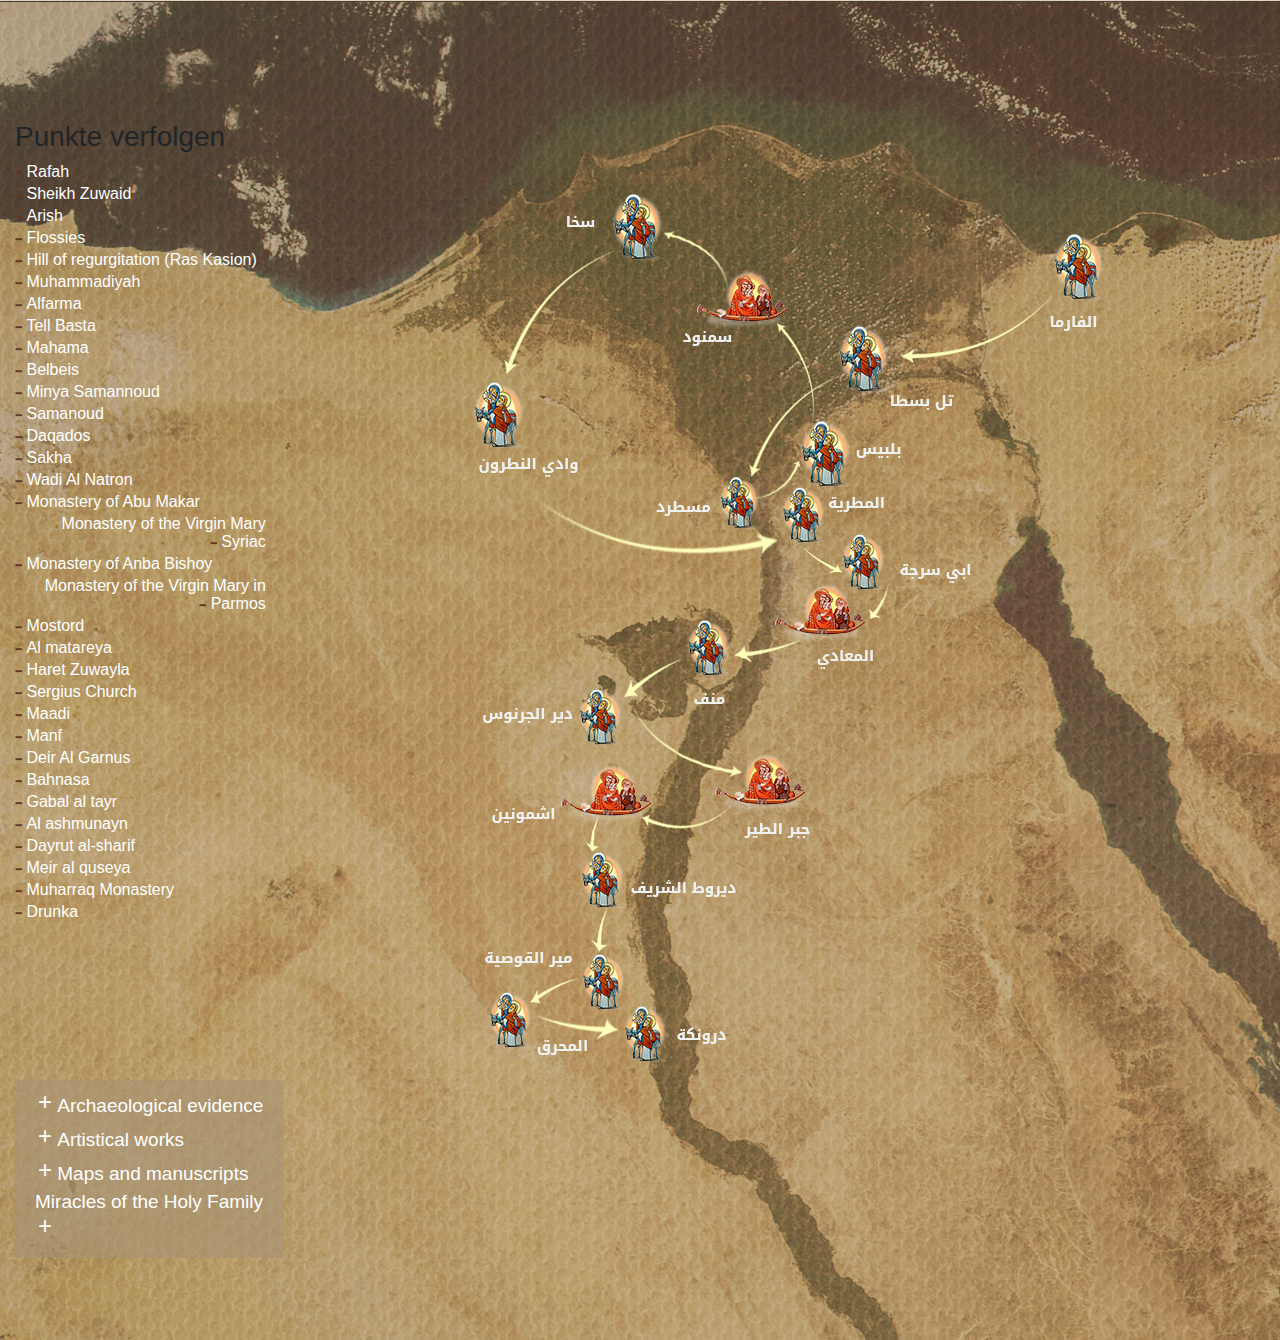
==== index-de.html @ dc3bf9fc "add languages" ====
<html>
  <head>
    <meta charset="utf-8" />
    <title>Die Heilige Familie in Ägypten</title>
    <meta content="width=device-width" name="viewport" />
    <meta
      name="viewport"
      content="width=device-width, initial-scale=1, user-scalable=no"
    />
    <meta
      http-equiv="Content-Security-Policy"
      content="upgrade-insecure-requests"
    />
    <link rel="stylesheet" href="style1.css">
    <link rel="stylesheet" href="style2.css">
    <link rel="stylesheet" href="style3.css">
    <link
      rel="icon"
      href="https://oldmap.blessedegypt.com/design2/images/iconpopimg.png"
      type="image/x-icon"
    />
    <link rel="preconnect" href="https://fonts.googleapis.com" />
    <link
      rel="stylesheet"
      href="https://stackpath.bootstrapcdn.com/bootstrap/4.3.1/css/bootstrap.min.css"
      integrity="sha384-ggOyR0iXCbMQv3Xipma34MD+dH/1fQ784/j6cY/iJTQUOhcWr7x9JvoRxT2MZw1T"
      crossorigin="anonymous"
    />
    <link
      rel="stylesheet"
      href="https://oldmap.blessedegypt.com/css/txx5.css"
    />
    <style>
      #second-screen {
        padding-top: 0 !important;
        background: none !important;
      }
      @media(max-height:720px){
        section#second-screen{
          height:720px;
        }
      }
      @media (min-width: 769px){
        section#second-screen {
            height:100vh!important;
           
        }
      }
      @media (max-height: 860px){
        section#second-screen {
            height:100vh!important;
            
        }
      }
      @media(min-width:1030px) and (max-height:1300px){
        section#second-screen{
          height:1340px !important;
        
        }
      }
      #second-screen .time-line {
        position: absolute;
        top: 120px;
        left: 15px;
      }
    </style>
    <style>
      *{
        font-family: 'Poppins', sans-serif !important;
      }
      .city a {
        color: #fff !important;
      }
      tr{
        flex-direction: row;
      }
      td.city{
        direction: rtl;
      }
      .layers h4{
        direction: rtl;
      }
      div#accordion, .time-line .time, h4.return{
        text-align: left!important;
      }
    </style>
  </head>
  <body>
    <section id="second-screen" style="height: 819px; padding-top: 50px">
      <div>
        <div>
          <div class="time-line " style="text-align: left;">
            <div class="time" >
              <h3>Punkte verfolgen</h3>
              <table>
                <tbody>
                  <tr>
                    <td class="sep"></td>
                    <td>4 AC</td>
                    <td class="city">
                      <a href="javascript:void(0);" onclick="showMap('رفح',3)"
                        >Rafah</a
                      >
                    </td>
                  </tr>
                  <tr>
                    <td class="sep"></td>
                    <td>4 AC</td>
                    <td class="city">
                      <a
                        href="javascript:void(0);"
                        onclick="showMap('الشيخ زويد',10)"
                        >Sheikh Zuwaid</a
                      >
                    </td>
                  </tr>
                  <tr>
                    <td class="sep"></td>
                    <td>4 AC</td>
                    <td class="city">
                      <a
                        href="javascript:void(0);"
                        onclick="showMap('العريش',1)"
                        >Arish</a
                      >
                    </td>
                  </tr>
                  <tr>
                    <td class="sep"></td>
                    <td>4 AC</td>
                    <td class="city">
                      <a
                        href="javascript:void(0);"
                        onclick="showMap('الفلوسيات',11)"
                        >Flossies</a
                      >
                    </td>
                  </tr>
                  <tr>
                    <td class="sep"></td>
                    <td>4 AC</td>
                    <td class="city">
                      <a
                        href="javascript:void(0);"
                        onclick="showMap('تل القلس (رأس كاسيون)',27)"
                        >Hill of regurgitation (Ras Kasion)</a
                      >
                    </td>
                  </tr>
                  <tr>
                    <td class="sep"></td>
                    <td>4 AC</td>
                    <td class="city">
                      <a
                        href="javascript:void(0);"
                        onclick="showMap('المحمدية',28)"
                        >Muhammadiyah</a
                      >
                    </td>
                  </tr>
                  <tr>
                    <td class="sep"></td>
                    <td>4 AC</td>
                    <td class="city">
                      <a
                        href="javascript:void(0);"
                        onclick="showMap('الفرما',29)"
                        >Alfarma</a
                      >
                    </td>
                  </tr>
                  <tr>
                    <td class="sep"></td>
                    <td>4 AC</td>
                    <td class="city">
                      <a
                        href="javascript:void(0);"
                        onclick="showMap('تل بسطا',30)"
                        >Tell Basta
                        </a
                      >
                    </td>
                  </tr>
                  <tr>
                    <td class="sep"></td>
                    <td>4 AC</td>
                    <td class="city">
                      <a
                        href="javascript:void(0);"
                        onclick="showMap('المحمة',31)"
                        >Mahama</a
                      >
                    </td>
                  </tr>
                  <tr>
                    <td class="sep"></td>
                    <td>4 AC</td>
                    <td class="city">
                      <a href="javascript:void(0);" onclick="showMap('بلبيس',5)"
                        >Belbeis
                        </a
                      >
                    </td>
                  </tr>
                  <tr>
                    <td class="sep"></td>
                    <td>4 AC</td>
                    <td class="city">
                      <a
                        href="javascript:void(0);"
                        onclick="showMap('منية سمنود',33)"
                        >Minya Samannoud</a
                      >
                    </td>
                  </tr>
                  <tr>
                    <td class="sep"></td>
                    <td>4 AC</td>
                    <td class="city">
                      <a href="javascript:void(0);" onclick="showMap('سمنود',9)"
                        >Samanoud
                        </a
                      >
                    </td>
                  </tr>
                  <tr>
                    <td class="sep"></td>
                    <td>4 AC</td>
                    <td class="city">
                      <a
                        href="javascript:void(0);"
                        onclick="showMap('دقادوس',34)"
                        >Daqados
                        </a
                      >
                    </td>
                  </tr>
                  <tr>
                    <td class="sep"></td>
                    <td>4 AC</td>
                    <td class="city">
                      <a href="javascript:void(0);" onclick="showMap('سخا',8)"
                        >Sakha 
                        </a
                      >
                    </td>
                  </tr>
                  <tr>
                    <td class="sep"></td>
                    <td>4 AC</td>
                    <td class="city">
                      <a
                        href="javascript:void(0);"
                        onclick="showMap('وادي النطرون',35)"
                        >Wadi Al Natron
                        </a
                      >
                    </td>
                  </tr>
                  <tr>
                    <td class="sep"></td>
                    <td>4 AC</td>
                    <td class="city">
                      <a
                        href="javascript:void(0);"
                        onclick="showMap('دير أبو مقار',36)"
                        >Monastery of Abu Makar</a
                      >
                    </td>
                  </tr>
                  <tr>
                    <td class="sep"></td>
                    <td>4 AC</td>
                    <td class="city">
                      <a
                        href="javascript:void(0);"
                        onclick="showMap('دير السيدة العذراء السريان',37)"
                        >Monastery of the Virgin Mary Syriac</a
                      >
                    </td>
                  </tr>
                  <tr>
                    <td class="sep"></td>
                    <td>4 AC</td>
                    <td class="city">
                      <a
                        href="javascript:void(0);"
                        onclick="showMap('دير الأنبا بيشوي',41)"
                        >Monastery of Anba Bishoy</a
                      >
                    </td>
                  </tr>
                  <tr>
                    <td class="sep"></td>
                    <td>4 AC</td>
                    <td class="city">
                      <a
                        href="javascript:void(0);"
                        onclick="showMap('دير السيدة العذراء برموس',42)"
                        >Monastery of the Virgin Mary in Parmos</a
                      >
                    </td>
                  </tr>
                  <tr>
                    <td class="sep"></td>
                    <td>4 AC</td>
                    <td class="city">
                      <a
                        href="javascript:void(0);"
                        onclick="showMap('مسطرد',55)"
                        >Mostord 
                        </a
                      >
                    </td>
                  </tr>
                  <tr>
                    <td class="sep"></td>
                    <td>4 AC</td>
                    <td class="city">
                      <a
                        href="javascript:void(0);"
                        onclick="showMap('المطرية',43)"
                        >Al matareya 
                        </a
                      >
                    </td>
                  </tr>
                  <tr>
                    <td class="sep"></td>
                    <td>4 AC</td>
                    <td class="city">
                      <a
                        href="javascript:void(0);"
                        onclick="showMap('حارة زويلة',56)"
                        >Haret Zuwayla
                        </a
                      >
                    </td>
                  </tr>
                  <tr>
                    <td class="sep"></td>
                    <td>4 AC</td>
                    <td class="city">
                      <a
                        href="javascript:void(0);"
                        onclick="showMap('كنيسة أبي سرجة',44)"
                        >Sergius Church 
                        </a
                      >
                    </td>
                  </tr>
                  <tr>
                    <td class="sep"></td>
                    <td>4 AC</td>
                    <td class="city">
                      <a
                        href="javascript:void(0);"
                        onclick="showMap('كنيسة العذراء بالمعادي',45)"
                        >Maadi 
                        </a
                      >
                    </td>
                  </tr>
                  <tr>
                    <td class="sep"></td>
                    <td>4 AC</td>
                    <td class="city">
                      <a href="javascript:void(0);" onclick="showMap('منف',46)"
                        >Manf
                        </a
                      >
                    </td>
                  </tr>
                  <tr>
                    <td class="sep"></td>
                    <td>4 AC</td>
                    <td class="city">
                      <a
                        href="javascript:void(0);"
                        onclick="showMap('دير الجرنوس',48)"
                        >Deir Al Garnus 
                        </a
                      >
                    </td>
                  </tr>
                  <tr>
                    <td class="sep"></td>
                    <td>4 AC</td>
                    <td class="city">
                      <a
                        href="javascript:void(0);"
                        onclick="showMap('البهنسا',47)"
                        >Bahnasa
                        </a
                      >
                    </td>
                  </tr>
                  <tr>
                    <td class="sep"></td>
                    <td>4 AC</td>
                    <td class="city">
                      <a
                        href="javascript:void(0);"
                        onclick="showMap('دير جبل الطير',49)"
                        >Gabal al tayr 
                        </a
                      >
                    </td>
                  </tr>
                  <tr>
                    <td class="sep"></td>
                    <td>4 AC</td>
                    <td class="city">
                      <a
                        href="javascript:void(0);"
                        onclick="showMap('الأشمونين',50)"
                        >Al ashmunayn 
                        </a
                      >
                    </td>
                  </tr>
                  <tr>
                    <td class="sep"></td>
                    <td>4 AC</td>
                    <td class="city">
                      <a
                        href="javascript:void(0);"
                        onclick="showMap('ديروط الشريف',51)"
                        >Dayrut al-sharif 
                        </a
                      >
                    </td>
                  </tr>
                  <tr>
                    <td class="sep"></td>
                    <td>4 AC</td>
                    <td class="city">
                      <a
                        href="javascript:void(0);"
                        onclick="showMap('مير القوصية',52)"
                        >Meir al quseya 
                        </a
                      >
                    </td>
                  </tr>
                  <tr>
                    <td class="sep"></td>
                    <td>4 AC</td>
                    <td class="city">
                      <a
                        href="javascript:void(0);"
                        onclick="showMap('دير المحرق',7)"
                        >Muharraq Monastery 
                        </a
                      >
                    </td>
                  </tr>
                  <tr>
                    <td class="sep"></td>
                    <td>4 AC</td>
                    <td class="city">
                      <a
                        href="javascript:void(0);"
                        onclick="showMap('دير درنكة',12)"
                        >Drunka
                        </a
                      >
                    </td>
                  </tr>
                </tbody>
              </table>
            </div>
            <div class="separator"></div>
            <div class="layers">

              <div
                class="panel-group"
                id="accordion"
                role="tablist"
                aria-multiselectable="true"
              >
                <div class="panel panel-default">
                  <div class="panel-heading" role="tab" id="headingOne1">
                    <h4 class="panel-title">
                      <a
                        role="button"
                        data-toggle="collapse"
                        data-parent="#accordion"
                        href="#collapseOne1"
                        aria-expanded="true"
                        aria-controls="collapseOne1"
                      >
                        Archaeological evidence
                      </a>
                    </h4>
                  </div>
          
                </div>
                <div class="panel panel-default">
                  <div class="panel-heading" role="tab" id="headingOne2">
                    <h4 class="panel-title">
                      <a
                        role="button"
                        data-toggle="collapse"
                        data-parent="#accordion"
                        href="#collapseOne2"
                        aria-expanded="true"
                        aria-controls="collapseOne2"
                      >
                      Artistical works                      
                    </a>
                    </h4>
                  </div>
                  
                </div>
                <div class="panel panel-default">
                  <div class="panel-heading" role="tab" id="headingOne3">
                    <h4 class="panel-title">
                      <a
                        role="button"
                        data-toggle="collapse"
                        data-parent="#accordion"
                        href="#collapseOne3"
                        aria-expanded="true"
                        aria-controls="collapseOne3"
                      >
                      Maps and manuscripts              
                    </a>
                    </h4>
                  </div>
                </div>
                <div class="panel panel-default">
                  <div class="panel-heading" role="tab" id="headingOne4">
                    <h4 class="panel-title">
                      <a
                        href="https://oldmap.blessedegypt.com/ar/category/holy-family-miracles"
                      >
                        Miracles of the Holy Family              
                      </a>
                    </h4>
                  </div>
                  
                </div>
              </div>
            </div>
          </div>
          <!--    Start Map -->
          <div class="map-overflow" style="direction: ltr">
            <div class="map-cont" >
              <img
                class="map"
                src="map2.jpg"
                alt="map"
              />

              <div class="layers">
                <img
                  class="arrows-layer"
                  src="arrows2.png"
                />

                <img
                  class="points-layer"
                  src="points2.png"
                />

                <img
                  class="names-layer"
                  src="names2.png"
                />

                <a
                  onclick="showMap('الفرما',29)"
                  class="alink"
                  style="top: 25px;
                  right: 60px;"
                  title="الفرما"
                ></a>
                <a
                onclick="showMap('الفرما',29)"
                style=" 
                position: absolute;
                display: block;
                cursor: pointer;
                width: 60px;
                height: 25px;
                top: 115px;
                right: 90px;"
              ></a>

                <a
                  onclick="showMap('تل بسطا',30)"
                  class="alink"
                  style="top: 120px;right: 275px;"
                  title="تل بسطا"
                ></a>
                <a 
                onclick="showMap('تل بسطا',30)" 
                style="
                 position: absolute;
                  display: block;
                  cursor: pointer;
                  width: 65px;
                  height: 25px;
                  top: 195px;
                  right: 245px;"></a>
    
                <a
                  onclick="showMap('بلبيس',5)"
                  class="alink"
                  style="top: 205px;
                  right: 310px;"
                  title="بلبيس"
                ></a>
                <div class="viewIconImg"></div>

                <a
                  onclick="showMap('سمنود',9)"
                  class="alink"
                  style="
                  top: 60px;
                  right: 387px;"
                  title="سمنود"
                ></a>
                <a
                  onclick="showMap('سمنود',9)"
                  style="
                  position: absolute;
                  display: block;
                  cursor: pointer;
                  width: 65px;
                  height: 25px;
                  top: 130px;
                  left: 200px;
                  "
                ></a>
                
                <a
                  onclick="showMap('سخا',8)"
                  class="alink"
                  style="top: -15px; left: 123px;"
                  title="سخا"
                ></a>
                <a
                  onclick="showMap('سخا',8)"
                  style=" 
                  position: absolute;
                  display: block;
                  cursor: pointer;
                  width: 60px;
                  height: 25px;
                  top: 15px;
                  left: 79px;"
                ></a>
               

                <a
                  onclick="showMap('وادي النطرون',35)"
                  class="alink"
                  style="
                  top: 170px;
                  left: -15px;
                  "
                  title="وادي النطرون"
                ></a>
                <a
                  onclick="showMap('وادي النطرون',35)"
                  style="
                    position: absolute;
                    display: block;
                    cursor: pointer;
                    width: 100px;
                    height: 25px;
                    top: 258px;
                    left: 7px;
                    "
                ></a>
                

                <a
                  onclick="showMap('مسطرد',55)"
                  class="alink"
                  style="top: 275px; right: 420px; width: 70px; height: 70px"
                  title="مسطرد"
                ></a>
                <a
                  onclick="showMap('مسطرد',55)"
                  class=""
                  style=" 
                  position: absolute;
                  display: block;
                  cursor: pointer;
                  top: 303px;
                  right: 480px;
                  width: 70px;
                  height: 25px;"
                ></a>
                

                <a
                  onclick="showMap('المطرية',43)"
                  class="alink"
                  style="top: 285px;right: 355px; width: 70px; height: 70px"
                  title="المطرية"
                ></a>
                <a
                  onclick="showMap('المطرية',43)"

                  style="
                  position: absolute;
                  display: block;
                  cursor: pointer;
                  width: 70px;
                  height: 25px;
                  top: 295px;
                  right: 310px;
                  "
                ></a>
               

                <a
                  onclick="showMap('ابي سرجة',43)"
                  class="alink"
                  style="top: 335px;right: 295px; width: 70px; height: 70px"
                  title="ابي سرجة"
                ></a>
                <a
                  onclick="showMap('ابي سرجة',43)"
                  style="
                  position: absolute;
                  display: block;
                  cursor: pointer;
                  width: 75px;
                  height: 25px;
                  top: 365px;
                  right: 225px;
                  "
                ></a>
                

                <a
                  onclick="showMap('كنيسة العذراء بالمعادي',45)"
                  class="alink"
                  style="top: 385px; right: 315px; width: 90px; height: 90px"
                  title="كنيسة العذراء بالمعادي"
                ></a>
                

                <a
                  onclick="showMap('منف',46)"
                  class="alink"
                  style="top: 410px;left: 195px; width: 90px; height: 90px"
                  title="manf "
                ></a>
                

                <a
                  onclick="showMap('دير الجرنوس',48)"
                  class="alink"
                  style="top: 480px; left: 90px; width: 90px; height: 90px"
                  title="دير الجرنوس"
                ></a>
                <a
                  onclick="showMap('دير الجرنوس',48)"
                  style="
                  position: absolute;
                  display: block;
                  cursor: pointer;
                  width: 90px;
                  height: 25px;
                  top: 510px;
                  left: 10px;"

                ></a>
               

                <a
                  onclick="showMap('دير جبل الطير',49)"
                  class="alink"
                  style="top: 555px; left: 255px; width: 90px; height: 90px"
                  title="دير جبل الطير"
                ></a>
               
                <a
                  onclick="showMap('الأشمونين',50)"
                  class="alink"
                  style="top: 572px; left: 110px; width: 70px; height: 70px"
                  title="الأشمونين"
                ></a>
                <a
                  onclick="showMap('الأشمونين',50)"
                  style="
                  position: absolute;
                  display: block;
                  cursor: pointer;
                  width: 90px;
                  height: 25px;
                  top: 605px;
                  left: 10px;"

                ></a>
               

                <a
                  onclick="showMap('ديروط الشريف',51)"
                  class="alink"
                  style="bottom: 140px; left: 95px; width: 80px; height: 80px"
                  title="ديروط الشريف"
                ></a>
                <a
                  onclick="showMap('ديروط الشريف',51)"

                  style="
                  position: absolute;
                  display: block;
                  cursor: pointer;
                  width: 105px;
                  height: 25px;
                  bottom: 160px;
                  left: 160px; "
                ></a>


                <a
                  onclick="showMap('مير القوصية',52)"
                  class="alink"
                  style="bottom: 40px; left: 95px; width: 80px; height: 80px"
                  title="مير القوصية"
                ></a>
                <a
                  onclick="showMap('مير القوصية',52)"
                  style="position: absolute;
                  display: block;
                  cursor: pointer;
                  width: 90px;
                  height: 25px;
                  bottom: 90px;
                  left: 10px; "
                ></a>
      

                <a
                  onclick="showMap('دير المحرق',7)"
                  class="alink"
                  style="bottom: 5px; left: 5px; width: 80px; height: 80px"
                  title="دير المحرق"
                ></a>
                <a
                  onclick="showMap('دير المحرق',7)"
                  style="position: absolute;
                  display: block;
                  cursor: pointer;
                  width: 90px;
                  height: 25px;
                  bottom: 0px;
                  left: 50px;"
                ></a>
                

                <a
                  onclick="showMap('دير درنكة',12)"
                  class="alink"
                  style="bottom: -5px; left: 140px; width: 70px; height: 70px"
                  title="dronka"
                ></a>
                <a
                  onclick="showMap('دير درنكة',12)"
                  style="position: absolute;
                  display: block;
                  cursor: pointer;
                  width: 70px;
                  height: 25px;
                  bottom: 15px;
                  left: 195px;
                  "
                ></a>
               
              </div>
            </div>
          </div>
          <!--    End Map -->
        </div>
      </div>
    </section>
  </body>
</html>
---- style1.css ----
nav {
    direction: rtl;
  }

  div#popup,
  .popup-image,
  .popup-embed,
  .popup-video {
    z-index: 9 !important;
  }

  @media (max-width: 500px) {
    .gm-style .gm-style-iw-c {
      height: 154px;
      padding-top: 50px !important;
    }

    button.gm-ui-hover-effect {
      background-color: #fff !important;
      width: 35px !important;
      padding-top: 0px !important;
      text-align: center;
      position: relative;
      left: 120px;
      top: 5px !important;
      padding-left: 3px !important;
    }

    .icon-features div img {
      width: 45px !important;
    }

    .icon-features .loctext {
      right: 108px;
      position: absolute;
    }

    .icon-features .locrotate {
      position: absolute;
      top: 13px;
      right: 64px;
    }

    .icon-features .locvideo {
      position: absolute;
      right: 44px;
      top: 53px;
    }

    .icon-features .loctitle {
      position: absolute;
      right: 86px;
      top: 60px;
    }
  }

  @media (max-width: 768px) {
    .gmnoprint {
      top: 32px !important;
      bottom: auto !important;
    }

    .gm-svpc {
      display: none;
    }
  }

  @media (min-width: 769px) {
    /*
.gmnoprint {
left: auto!important;
right: 0px!important;
top: 153px!important;
bottom: auto!important;
}*/
    .gmnoprint {
      top: 55px !important;
      bottom: auto !important;
    }

    .gm-svpc {
      display: none;
    }

    .navbar-brand img {
      height: 65px !important;
      width: auto !important;
    }

    a.navbar-brandx p {
      font-size: 21px;
      text-align: center;
      line-height: 25px;
    }

    #mapcontainer #map-timline2 {
      position: absolute;
      top: 135px !important;
    }

    img.footerim1.animate__animated.animate__pulse.animate__infinite:hover,
    a.navbar-brandx img:hover {
      background-image: url(https://blessedegypt.com/map/images/g00.png);
    }
  }

  img.footerim1.animate__animated.animate__pulse.animate__infinite {
    background-position: -7px -7px;
    background-repeat: no-repeat;
    background-size: contain;
    transition: 0.3s !important;
  }

  .popup-text .carousel-item h3,
  .popup-text .carousel-item.active h3 {
    text-align: center;
    color: #492b1c;
    font-family: "Tajawal";
    font-weight: 900;
  }

  a.navbar-brandx img {
    background-position: -4px -3px;
    background-repeat: no-repeat;
    background-size: contain;
    transition: 0.3s !important;
  }

  /*
.map-locations .animate-img img:hover {
    background-image: url(https://blessedegypt.com/map/images/g00.png);
    /* background-color: #cccccc;
    height: auto;
    background-position: 0px 0px;
    background-repeat: no-repeat;
    background-size: cover;
    position: relative;
    padding: 0px;
}*/

  .gmnoprint.gm-style-cc {
    display: none;
  }

  .gmnoprint .gm-style-cc {
    display: none;
  }

  .loctitle p {
    font-size: 30px !important;
    font-weight: 900;
    color: #e9a954;
    font-family: "Cinzel";
  }

  .icon-features .loctitle {
    position: absolute;
    top: 70px;
    /* BACKGROUND-COLOR: RED; */
    width: 51%;
    left: 80px;
    right: 71px;
  }

  .loctitle p {
    font-size: 20px !important;
    font-weight: 900;
    color: #e9a954;
    font-family: "Cinzel";
    text-align: CENTER;
    text-shadow: 2px 2px #59311f;
  }

  span.closex {
    color: #5b3522;

    background-color: #ffffff;
  }

  @media (min-width: 768px) {
    .navbar-brand {
      display: inline-block;
      padding-top: 0px;
      padding-bottom: 0px;
    }

    .navbar-brand img {
      height: 86px !important;
    }

    a.navbar-brandx p {
      padding-top: 20px;
    }

    .icon-features .locimage {
      right: 152px;
      top: 21px;
    }
    .icon-features .loctext {
      right: 110px;
      top: 21px;
    }

    .icon-features .locrotate {
      top: 21px;
      right: 67px;
    }

    .icon-features .locvideo {
      right: 24px;
      top: 21px;
    }
    .loctitle p {
      font-size: 26px !important;
      font-weight: 900;
      color: #e9a954;
      font-family: "Cinzel";
      text-align: CENTER;
      text-shadow: 2px 2px #59311f;
      letter-spacing: 3px;
    }

    .icon-features .loctitle {
      top: 70px;
      width: 51%;
      left: 102px;
      right: 79px;
    }

    div#popup {
      left: 42%;
      top: 30%;
      width: 777px !important;
      height: 500px;
    }

    .popup-text {
      overflow-y: auto;
      height: 314px;
      padding: 0 20px;
    }

    .popup-video,
    .popup-embed,
    .popup-image {
      padding: 103px 90px 0px 102px;
      height: 639px;
    }
  }

  .icon-features .locimage {
    right: 152px;
    top: 21px;
  }
  .icon-features .loctext {
    right: 110px;
    top: 21px;
  }

  .icon-features .locrotate {
    top: 21px;
    right: 67px;
  }

  .icon-features .locvideo {
    right: 24px;
    top: 21px;
  }
  .loctitle p {
    font-size: 26px !important;
    font-weight: 900;
    color: #e9a954;
    font-family: "Cinzel";
    text-align: CENTER;
    text-shadow: 2px 2px #59311f;
    letter-spacing: 3px;
  }

  .icon-features .loctitle {
    top: 70px;
    width: 51%;
    left: 102px;
    right: 79px;
  }

  .layers ul {
    padding: 0px;
    display: grid;
  }

  .layers h4 {
    margin: 0;
  }

  .panel-body li a,
  h4.panel-title {
    font-family: "Raleway";
  }

  h4.panel-title {
    margin-bottom: 5px;
  }

  div#map-timline2 h4.panel-title {
    margin-bottom: 0px;
  }

  @media (max-width: 768px) {
    .icon-features .loctitle {
      position: absolute;
      top: 70px;
      width: 47%;
      left: 65px;
      right: 71px;
    }

    div#carousel-example2 {
      height: 306px;
    }
  }

  div#carousel-example2,
  iframe#embed {
    border: 3px solid #8d6e63;
    padding: 0px;
  }

  a.carousel-control-next-icon {
    justify-content: end;
  }

  a.carousel-control-prev {
    justify-content: start;
  }

  .carousel-indicators {
    position: absolute;
    right: 0;
    bottom: -8px;
    left: 0;
    z-index: 15;
    display: -ms-flexbox;
    display: flex;
    -ms-flex-pack: center;
    justify-content: right;
    padding-left: 0;
    margin-right: 76px;
    margin-left: 15%;
    list-style: none;
  }

  .carousel-indicators li {
    width: 13px;
    height: 13px;
    border-radius: 50%;
    background-color: #8d6e63;
  }

  a.carousel-control-next {
    justify-content: end !important;
  }

  div#map-timline2 .separator {
    width: 70%;
    height: 2px;
    margin-top: 20px;
    background-color: #4f2514;
    margin-bottom: 0px;
  }

  .locimage .active-img,
  .icon-features .locimage img:hover {
    background-image: url(https://blessedegypt.com/map/images/hover.png?ixlib=rb-1.2.1&ixid=eyJhcHBfaWQiOjEyMDd9&auto=format&fit=crop&w=500&q=60) !important;
    background-position: center center;
    background-repeat: no-repeat;
    background-size: cover;
    position: relative;
    width: 62px !important;
    padding: 8px 3px 0 2px !important;
    height: auto !important;
    width: 50px !important;
    right: -4px !important;
    top: -3px;
  }

  .loctext .active-text,
  .icon-features .loctext img:hover {
    padding: 7px 5px 0 3px !important;
    height: auto !important;
    width: 50px !important;

    left: 1px !important;
    top: -4px !important;
  }

  .locrotate .active-img,
  .icon-features .locrotate img:hover {
    padding: 9px 5px 2px 3px !important;
    height: auto !important;
    width: 50px !important;
    right: -2px;
    top: -6px;
  }

  .locvideo .active-img,
  .icon-features .locvideo img:hover {
    padding: 8px 3px 0px 1px !important;
    height: auto !important;
    width: 50px !important;
    right: -2px !important;
    top: -5px;
  }

  div#popup p {
    text-align: left !important;
  }

  .carousel-indicators {
    justify-content: left;
    padding-left: 0;
    margin-right: 0px;
    margin-left: 28px;
  }

  @media (max-width: 768px) {
    .icon-features .loctitle {
      position: absolute;
      top: 66px;
      width: 47%;
      left: 84px;
      right: 71px;
    }

    .loctitle p {
      font-size: 19px !important;
      letter-spacing: 1px;
    }
    .icon-features .loctext {
      right: 116px;
    }

    .icon-features .locrotate {
      right: 79px;
    }
    .icon-features .locvideo {
      right: 44px;
    }

    .icon-features {
      height: 150px !important;
    }

    .loctitle p {
      font-size: 19px !important;
      letter-spacing: 1px;

      padding-bottom: 0px;
      margin-bottom: 0px;
      line-height: 20px;
    }

    .popup-text {
      overflow-y: auto;
      height: 500px;
      padding: 0px 0px;
    }

    div#popup {
      padding: 66px 14px;
    }

    .emb-title,
    .vid-title,
    .vid-text {
      padding-top: 20px;
    }
  }

  @media (max-width: 769px) and (max-height: 1366px) {
    div#popup {
      padding: 86px 14px 59px;
    }
  }

  .carousel.slide.slider-text .carousel-indicators li {
    text-align: center;
    width: auto;
  }

  ol.carousel-indicators {
    direction: ltr !important;
  }

  div#map.opened-text {
    height: 1500px !important;
  }

  td.city {
    padding-left: 18px;
  }

  div#popup {
    position: relative;
  }

  span.closex {
    height: 25px;
  }

  .popup-text pre {
    white-space: pre-wrap !important;
    font-weight: 600;
    line-height: 1.5;
    font-family: tajawal;
    color: #562e1c;
  }

  .popup-text {
    width: 100%;
  }

  .loctitle p {
    font-size: 17px !important;

    letter-spacing: 0px;
  }

  .nav-item.language-ar img {
    height: 13px;
    margin-left: 5px;
    margin-top: -5px;
    width: auto;
  }

  @media (min-width: 768px) {
    li.nav-item {
      margin-left: 12px;
    }
    .navbar-brand img {
      height: 86px !important;
      width: auto !important;
    }
  }

  @font-face {
    font-family: "GE Dinar One";
    src: url("fonts/GEDinarOne-Medium.woff2")
        format("woff2"),
      url("fonts/GEDinarOne-Medium.woff2")
        format("woff");
    font-weight: 500;
    font-style: normal;
    font-display: swap;
  }
  li.nav-item.language-ar a.nav-link {
    font-family: "GE Dinar One" !important;
    font-size: 17px;
    letter-spacing: 0;
  }

  ::-webkit-scrollbar {
    width: 10px;
  }

  ::-webkit-scrollbar-thumb {
    background: #544435;
  }

  ::-webkit-scrollbar-track {
    background: #d4c6b8;
  }

  div#accordion,
  .time-line .time,
  h4.return {
    text-align: right !important;
  }

  tr {
    display: flex;
    flex-direction: row-reverse;
  }

  td.city {
    padding-right: 18px;
    padding-left: 0px;
  }

  
  .carousel-item.acive {
    text-align: right;
  }

  .popup-text pre {
    overflow: hidden;
  }

  .popup-embed,
  .popup-image {
    text-align: center;
  }

  @media (min-width: 768px) {
    iframe#embed {
      width: 85%;
    }
  }

  .carousel-indicators {
    justify-content: center;
  }

  .carousel.slide.slider-text .carousel-indicators li {
    text-align: center;
    width: 17px !important;
    height: 0px;
    background: #4f2514;
    border-radius: 50% !important;
  }

  div#popup p {
    text-align: right !important;
    font-family: "GE Dinar One";
  }

  .at-expanding-share-button-toggle-bg span {
    background-color: #4f2514 !important;
  }

  .at-expanding-share-button[data-position="bottom-right"] {
    bottom: 50px;
    left: 50px;
    right: auto;
  }

  @media (max-width: 768px) {
    .at-expanding-share-button[data-position="bottom-right"] {
      left: 5px;
      right: auto;
      bottom: 20px;
    }
  }

  #wowslider-container1 {
    max-height: 390px !important;
  }

  #wowslider-container1 .ws_images > div > img {
    max-height: 384px;
  }

  #wowslider-container1 .ws_images,
  #wowslider-container1 .ws_images .ws_list img,
  #wowslider-container1 .ws_images > div > img {
    max-height: 384px !important;
  }

  @media (max-width: 600px) {
    #wowslider-container1.ws_gestures {
      left: 0px;
      width: 70%;
      margin: auto;
    }
    .navbar-expand-lg .navbar-nav .nav-link {
      letter-spacing: 0;
      text-align: right;
    }
  }

  .time-line .separator {
    width: 100%;
  }

  table {
    width: 100%;
  }

  button.viewMore {
    background-color: transparent;
    border: none;
    float: left;
    color: #fff !important;
    margin-left: 9px;
  }
  button.viewMore a {
    color: #544435 !important;
    font-weight: 700;
    text-decoration: none !important;
    font-family: "GE Dinar One" !important;
  }

  .carousel.slide.slider-text .carousel-indicators li {
    width: 16px !important;
    height: 16px !important;

    box-sizing: border-box;
  }

  .loctitle p {
    font-family: "GE Dinar One";
  }

  .time-line .layers {
    width: 100%;
    background-color: #a7927599;
    padding: 10px 4px 10px 20px;
    margin-top: 20px;
  }

  div#map-timline2 .separator {
    width: 70%;
    margin-top: 20px;
    margin-bottom: 0px;
    float: right;
  }

  section#mapcontainer #map-timline2 {
    width: 238px;
  }
  
  @media (min-width: 769px) {
    section#second-screen .container {
      padding-top: 75px;
    }

    iframe#embed {
      width: 98%;
    }
  }

  @media (max-width: 360px) and (max-height: 640px) {
    section#second-screen {
      height: 1140px !important;
      background-image: url(https://blessedegypt.com/map/images/smap360-640.png) !important;
    }
  }

  .viewIconImg {
    margin-top: -75px;
    margin-left: 68px;
  }
  .at-expanding-share-button[data-position="bottom-right"] {
    left: auto;
    right: 50px;
  }

  .viewIconImg img,
  .viewIconImg p {
    display: none;
  }

  .layers ul li {
    cursor: pointer;
  }

  .viewIconImg img {
    width: 44px;
  }

  @media (min-width: 768px) {
    div#popup span.closex {
      left: 26px;
    }
  }

  .popup-text .carousel-item h3,
  .popup-text .carousel-item.active h3 {
    text-align: center !important;
    color: #492b1c !important;
    font-family: "Tajawal" !important;
    font-weight: 900 !important;
  }

  div#popup p,
  div#popup span {
    font-family: "GE Dinar One" !important;
    font-weight: 400 !important;
    font-size: 20px !important;
    color: #562e1c !important;
  }

  ol.carousel-indicators {
    direction: rtl !important;
  }

  .carousel.slide.slider-text .carousel-indicators li {
    width: 0;
    height: 0;
  }

  div#map-timline2 {
    width: 24%;
  }

  .col-md-12.points-img.viewed img {
    border: 3px solid #67432e;
    background-color: #67432e;
  }

  div#carouselExampleIndicators2 .carousel-inner {
    overflow-y: hidden;
  }

  div#carouselExampleIndicators2 .carousel-item.active {
    width: 90%;
  }

  div#carouselExampleIndicators2 .carousel-indicators {
    bottom: 53px !important;
  }

  .carousel-indicators li {
    background-color: transparent;
  }

  div#carouselExampleIndicators2 .carousel-control-prev {
    left: 3px;
  }

  div#carouselExampleIndicators2 .carousel-control-next {
    right: 7px;
  }

  .carousel-indicators li {
    background-color: transparent;
    color: #544435;
    font-family: "GE Dinar One";
    font-weight: 900;
    font-size: 19px;
    margin-right: 10px;
  }

  div#carouselExampleIndicators2 .carousel-caption.d-none.d-md-block p {
    background-color: #544435;
    color: #fff;
    width: fit-content;
    padding: 2px 5px;
  }

  @media (min-width: 768px) {
    .points-title {
      text-align: right;
    }
  }
  @media (max-width: 768px) {
    .points-content-container .carousel-inner {
      height: 419px;
    }
    div#carouselExampleIndicators2 .carousel-inner {
      height: 303px;
    }
    .carousel-control-prev-icon,
    .carousel-control-next-icon {
      display: none;
    }
    div#carouselExampleIndicators2 .carousel-item.active {
      width: 100%;
    }
    .d-none {
      display: block !important;
    }
    .points-content-container {
      min-height: 421px;
      height: auto !important;
    }

    .popup-image {
      padding: 118px 14px 59px;
      background-image: url(https://blessedegypt.com/map/images/350-450.png);
      height: 480px;
    }
    button.viewMore {
      margin-top: 11px;
      margin-left: 40px;
    }

    #mapcontainer .map-resize {
      height: 900px !important;
    }

    div#popup span.closex {
      left: 80% !important;
      top: 8px;
    }
    div#popup {
      padding: 64px 14px 0px;
      height: 502px !important;
      background-image: url(https://blessedegypt.com/map/images/350-450.png);
    }

    .popup-text {
      width: 93% !important;
      overflow-y: auto;
      margin-top: 8px;
      height: 500px;
      padding: 0px 10px;
      height: 295px;
    }
  }

  a.navbar-brandx p,
  a.nav-link {
    letter-spacing: 0;
  }

  @media (min-width: 768px) {
    img.ar4.animate__animated.animate__pulse.animate__infinite {
      width: 50px;
      left: 333px;
      top: 32px;
    }

    .zweid-fus {
      float: right;
    }
    .col-md-3.zuweid.animate-img {
      position: relative;
      left: -23px;
    }
    .col-md-3.arish.animate-img {
      left: 300px !important;
      top: 75px !important;
    }
    .ar112-desc {
      left: 439px;
    }

    .col-md-3.arrow.animate-img img {
      position: relative;
      left: 224px;
      width: 49px;
      top: 19px;
    }

    .col-md-3.felusiyat.animate-img {
      position: relative;
      left: 181px;
      top: 41px;
      z-index: 99999999999999;
      width: auto;
    }

    .col-md-3.arish.animate-img {
      z-index: 99999999999999999;
    }

    img.ar1.animate__animated.animate__pulse.animate__infinite {
      left: 177px !important;
      position: relative;
      width: 50px;
      top: -18px;
    }

    .col-md-3.rafah.animate-img {
      left: 152px;
      position: relative;
      top: 10px;
    }
    img.ar4.animate__animated.animate__pulse.animate__infinite {
      left: 422px;
      top: 67px;
    }

    .col-md-3.zuweid.animate-img {
      position: relative;
      left: 53px;
    }

    .col-md-3.arrow.animate-img img {
      left: 241px;
      top: -16px;
    }
    .col-md-3.arish.animate-img {
      left: 461px !important;
    }
    img.ar1.animate__animated.animate__pulse.animate__infinite {
      left: 268px !important;
    }

    .col-md-3.felusiyat.animate-img {
      left: 181px;
      top: 50px;
    }
    .row.kals {
      width: 100%;
    }

    .col-md-3.kasion.animate-img {
      position: relative;
      left: -41px;
      top: 15px;
    }

    .col-md-3.mohamdeya.animate-img {
      position: relative;
      left: 137px;
      top: 39px;
    }
    img.arowk1.animate__animated.animate__pulse.animate__infinite {
      width: 40px;
      position: relative;
      left: 683px;
      top: 94px;
    }

    img.ar1.animate__animated.animate__pulse.animate__infinite {
      left: 274px !important;
      top: -306px;
      z-index: 99999999999999999;
      width: 38px;
    }
    .col-md-3.Tell.farma0.animate-img {
      position: relative;
      left: 278px;
      top: 17px;
      z-index: 99999999999999999;
    }
    .col-md-3.basta0.animate-img {
      position: relative;
      left: 445px;
      top: 27px;
      z-index: 99999999999999999;
    }
    img.arowk2.animate__animated.animate__pulse.animate__infinite {
      position: relative;
      width: 44px;
      left: 333px;
      top: 73px;
    }
    img.ar112-desc.animate__animated.animate__pulse.animate__infinite {
      width: 71px;
      top: 117px;
      left: 583px;
    }
    img.arowk4.animate__animated.animate__pulse.animate__infinite {
      position: relative;
      width: 39px;
      left: 519px;
      top: 69px;
    }

    .row.maham {
      margin-top: 51px;
    }
    .col-md-3.mahama0.animate-img {
      position: relative;
      left: -413px;
      top: -42px;
      z-index: 9999999999999999;
    }
    img.arowk6.animate__animated.animate__pulse.animate__infinite {
      position: relative;
      width: 42px;
      top: 88px;
      left: 80px;
    }

    .col-md-3.belbes0.animate-img {
      position: relative;
      top: 62px;
      left: -72px;
      z-index: 99999999999;
    }
    img.ar8-belbes-desc.animate__animated.animate__pulse.animate__infinite {
      position: relative;
      right: 218px;
      top: -287px;
      width: 53px;
    }

    img.arowk5.animate__animated.animate__pulse.animate__infinite {
      position: relative;
      width: 123px;
      top: 188px;
      left: 20px;
    }
    .col-md-3.samanoud0.animate-img {
      position: relative;
      left: 255px;
      top: -35px;
      z-index: 999999999999;
    }

    img.ar033.animate__animated.animate__pulse.animate__infinite {
      visibility: hidden;
    }
    img.arowk3.animate__animated.animate__pulse.animate__infinite {
      visibility: hidden;
    }

    img.arowk7.animate__animated.animate__pulse.animate__infinite {
      position: relative;
      top: -37px;
      left: 301px;
      width: 58px;
    }

    td.city:after {
      color: #603720;
      width: 150px;
      height: 150px;
      content: " - ";
      font-weight: 900;
      font-family: "GE Dinar One";
    }

    .col-md-3.dakdos0.animate-img {
      position: relative;
      top: -121px;
      left: 174px;
    }
    img.arowk8.animate__animated.animate__pulse.animate__infinite {
      position: relative;
      width: 61px;
      top: -71px;
      left: 40px;
    }

    .col-md-3.sakha0.animate-img {
      position: relative;
      top: -74px;
      left: -146px;
      width: auto;
    }
    img.arowk9.animate__animated.animate__pulse.animate__infinite {
      position: relative;
      top: -90px;
      left: -185px;
      width: 62px;
    }

    .col-md-3.naba.animate-img {
      position: relative;
      left: -325px;
      top: -22px;
    }

    img.arowk10.animate__animated.animate__pulse.animate__infinite {
      position: relative;
      left: -371px;
      top: -15px;
      height: 65px;
    }

    .col-md-3.makarius0.animate-img {
      position: relative;
      left: -647px;
      top: 21px;
    }

    img.arowk12.animate__animated.animate__pulse.animate__infinite {
      position: relative;
      left: -746px;
      top: 108px;
      width: 40px;
    }

    img.arowk11.animate__animated.animate__pulse.animate__infinite {
      position: relative;
      top: -157px;
      width: 50px;
      left: 156px;
    }

    .col-md-3.syrian0.animate-img {
      position: relative;
      left: 31px;
      top: 8px;
    }

    img.arowk14.animate__animated.animate__pulse.animate__infinite {
      width: 37px;
      left: -12px;
      position: relative;
      top: -135px;
    }

    img.arowk16.animate__animated.animate__pulse.animate__infinite {
      position: relative;
      top: -152px;
      left: -115px;
      height: 69px;
    }

    .col-md-3.anba.animate-img {
      position: relative;
      top: -26px;
      left: -173px;
    }

    .col-md-3.baramos0.animate-img {
      position: relative;
      left: -380px;
      top: 67px;
    }

    img.arowk17.animate__animated.animate__pulse.animate__infinite {
      position: relative;
      left: -519px;
      width: 33px;
      top: -45px;
    }

    img.arowk13.animate__animated.animate__pulse.animate__infinite {
      width: 41px;
      position: relative;
      left: 79px;
      top: 52px;
    }

    .col-md-3.mostord0.animate-img {
      position: relative;
      left: -307px;
      top: -78px;
    }

    img.arowk15.animate__animated.animate__pulse.animate__infinite {
      position: relative;
      left: -213px;
      top: -54px;
      width: 250px;
    }

    .col-md-3.mataria0.animate-img {
      position: relative;
      left: -95px;
      top: -41px;
    }
    img.arowk20.animate__animated.animate__pulse.animate__infinite {
      position: relative;
      width: 55px;
      top: -120px;
      left: 180px;
    }
    .col-md-3.schurch.animate-img {
      position: relative;
      left: 58px;
      top: -21px;
    }
    img.arowk19.animate__animated.animate__pulse.animate__infinite {
      position: relative;
      left: 312px;
      width: 34px;
      top: -70px;
    }

    .col-md-3.mchurch.animate-img {
      position: relative;
      left: 217px;
      top: 119px;
    }

    img.arowk18.animate__animated.animate__pulse.animate__infinite {
      position: relative;
      left: -430px;
      width: 36px;
      top: 112px;
    }

    .col-md-3.manf.animate-img {
      position: relative;
      left: -369px;
      top: 117px;
      z-index: 9999999999999999;
    }

    img.arowk22.animate__animated.animate__pulse.animate__infinite {
      position: relative;
      left: -185px;
      height: 58px;
      top: 13px;
    }

    .col-md-3.garnous0.animate-img {
      position: relative;
      top: 75px;
      left: -9px;
    }

    img.arowk23.animate__animated.animate__pulse.animate__infinite {
      position: relative;
      left: -330px;
      height: 32px;
      top: 91px;
    }
    .col-md-3.bagansa0.animate-img {
      position: relative;
      top: 113px;
      left: 125px;
      z-index: 9999999999999999;
    }

    img.arowk24.animate__animated.animate__pulse.animate__infinite {
      left: -523px;
      position: relative;
      top: 145px;
      height: 34px;
    }
    .col-md-3.tair0.animate-img {
      position: relative;
      top: 204px;
      left: -249px;
    }

    img.arowk21.animate__animated.animate__pulse.animate__infinite {
      position: relative;
      top: 202px;
      left: -130px;
      height: 50px;
    }

    .col-md-3.ashmunayn0.animate-img {
      position: relative;
      left: -512px;
      top: 262px;
      z-index: 99999999999999;
    }

    .footer-right {
      margin-right: -142px !important;
    }
    img.arowk26.animate__animated.animate__pulse.animate__infinite {
      position: relative;
      top: 177px;
      height: 32px;
    }

    .col-md-3.sharif0.animate-img {
      position: relative;
      top: 238px;
      left: 174px;
    }

    img.arowk27.animate__animated.animate__pulse.animate__infinite {
      position: relative;
      top: 251px;
      height: 49px;
      left: -134px;
    }

    section#second-screen {
      height: 1338px !important;
      background-position: 24% 20%;
    }

    .col-md-3.quseya0.animate-img {
      position: relative;
      top: 292px;
      left: -98px;
    }

    img.arowk25.animate__animated.animate__pulse.animate__infinite {
      position: relative;
      top: 313px;
      left: 155px;
      height: 36px;
    }

    .col-md-3.muharaq0.animate-img {
      position: relative;
      top: 350px;
      left: -365px;
    }

    img.arowk30.animate__animated.animate__pulse.animate__infinite {
      position: relative;
      top: 381px;
      left: -595px;
      height: 38px;
    }

    .col-md-3.drunka0.animate-img {
      position: relative;
      top: 425px;
      left: -477px;
    }

    img.arowk28.animate__animated.animate__pulse.animate__infinite {
      position: relative;
      top: 437px;
      left: -314px;
      height: 63px;
    }

    img.arowk29.animate__animated.animate__pulse.animate__infinite {
      visibility: hidden;
    }

    .container {
      max-width: 1345px;
    }
    .map-locations {
      width: 77% !important;
    }

    .time-line {
      width: 21% !important;
    }

    .col-md-3.Tell.menyet.animate-img {
      position: relative;
      left: 67px;
      top: 31px;
    }

    img.arowk22.animate__animated.animate__pulse.animate__infinite {
      position: relative;
      left: -450px;
      height: 70px;
      top: -61px;
    }

    img.arowk15.animate__animated.animate__pulse.animate__infinite {
      position: relative;
      left: -171px;
      top: 16px;
      width: 216px;
    }

    .col-md-3.mostord0.animate-img {
      position: relative;
      left: -400px;
      top: -2px;
    }

    .col-md-3.mataria0.animate-img {
      position: relative;
      left: -144px;
      top: 41px;
    }

    .col-md-3.mataria0.animate-img {
      position: relative;
      left: -55px;
      top: -5px;
    }

    .col-md-3.schurch.animate-img {
      position: relative;
      left: 148px;
      top: 56px;
    }

    img.arowk20.animate__animated.animate__pulse.animate__infinite {
      position: relative;
      width: 45px;
      top: -22px;
      left: 271px;
    }

    .col-md-3.mchurch.animate-img {
      position: relative;
      left: 356px;
      top: 119px;
    }

    .col-md-3.manf.animate-img {
      position: relative;
      left: -369px;
      top: 200px;
      z-index: 9999999999999999;
    }
    img.arowk23.animate__animated.animate__pulse.animate__infinite {
      position: relative;
      left: -313px;
      height: 32px;
      top: 38px;
    }

    .col-md-3.garnous0.animate-img {
      position: relative;
      top: 135px;
      left: 73px;
    }

    img.arowk21.animate__animated.animate__pulse.animate__infinite {
      position: relative;
      top: 113px;
      left: 39px;
      height: 50px;
    }
    img.arowk24.animate__animated.animate__pulse.animate__infinite {
      left: -494px;
      position: relative;
      top: 172px;
      height: 34px;
    }

    .col-md-3.bagansa0.animate-img {
      position: relative;
      top: 165px;
      left: 250px;
      z-index: 9999999999999999;
    }
    img.arowk26.animate__animated.animate__pulse.animate__infinite {
      position: relative;
      top: 115px;
      left: 124px;
      width: 50px;
    }
    .col-md-3.tair0.animate-img {
      position: relative;
      top: 262px;
      left: -249px;
    }
    img.arowk27.animate__animated.animate__pulse.animate__infinite {
      position: relative;
      top: 162px;
      height: 49px;
      left: -86px;
    }
    .col-md-3.ashmunayn0.animate-img {
      position: relative;
      left: -574px;
      top: 296px;
      z-index: 99999999999999;
    }
    img.arowk25.animate__animated.animate__pulse.animate__infinite {
      position: relative;
      top: 232px;
      left: 264px;
      height: 28px;
    }

    .col-md-3.sharif0.animate-img {
      position: relative;
      top: 264px;
      left: 304px;
    }

    img.arowk28.animate__animated.animate__pulse.animate__infinite {
      position: relative;
      top: 278px;
      left: -270px;
      height: 63px;
    }

    .col-md-3.quseya0.animate-img {
      position: relative;
      top: 354px;
      left: -29px;
    }
    .col-md-3.muharaq0.animate-img {
      position: relative;
      top: 401px;
      left: -350px;
    }
    .col-md-3.drunka0.animate-img {
      position: relative;
      top: 480px;
      left: -540px;
    }

    img.arowk19.animate__animated.animate__pulse.animate__infinite {
      position: relative;
      left: 212px;
      width: 35px;
      top: auto;
      bottom: -529px;
    }
    img.arowk9.animate__animated.animate__pulse.animate__infinite {
      position: relative;
      top: auto;
      left: -134px;
      width: 38px;
      bottom: -853px;
    }
    img.arowk18.animate__animated.animate__pulse.animate__infinite {
      position: relative;
      left: -446px;
      width: 40px;
      top: 62px;
    }
    .col-md-3.zuweid.animate-img {
      position: relative;
      left: 38px;
      top: -25px;
    }
    .col-md-3.felusiyat.animate-img {
      left: 97px;
      top: 50px;
    }
    img.arowk4.animate__animated.animate__pulse.animate__infinite {
      position: relative;
      width: 39px;
      left: 465px;
      top: 69px;
    }
    img.arowk6.animate__animated.animate__pulse.animate__infinite {
      position: relative;
      width: 42px;
      top: 82px;
      left: -22px;
    }
    img.arowk2.animate__animated.animate__pulse.animate__infinite {
      position: relative;
      width: 44px;
      left: 313px;
      top: 97px;
    }

    img.arowk5.animate__animated.animate__pulse.animate__infinite {
      position: relative;
      width: 87px;
      top: 196px;
      left: -23px;
    }
    .col-md-3.arrowx img {
      position: relative;

      left: 203px;
      top: -16px;
      width: 38px;
    }

    .col-md-3.kasion.animate-img,
    .col-md-3.mohamdeya.animate-img,
    .col-md-3.Tell.menyet.animate-img,
    .col-md-3.schurch.animate-img,
    .col-md-3.garnous0.animate-img {
      width: auto;
      z-index: 9999999999999;
    }
  }

  @media (min-width: 768px) {
    img.ar4.animate__animated.animate__pulse.animate__infinite {
      width: 50px;
      left: 333px;
      top: 32px;
    }

    .zweid-fus {
      float: right;
    }
    .col-md-3.zuweid.animate-img {
      position: relative;
      left: -23px;
    }
    .col-md-3.arish.animate-img {
      left: 300px !important;
      top: 75px !important;
    }
    .ar112-desc {
      left: 439px;
    }

    .col-md-3.arrow img {
      position: relative;
      left: 224px;
      width: 49px;
      top: 19px;
    }

    .col-md-3.felusiyat.animate-img {
      position: relative;
      left: 181px;
      top: 41px;
      z-index: 99999999999999;
      width: auto;
    }

    .col-md-3.arish.animate-img {
      z-index: 99999999999999999;
    }

    img.ar1.animate__animated.animate__pulse.animate__infinite {
      left: 177px !important;
      position: relative;
      width: 50px;
      top: -18px;
    }

    .col-md-3.rafah.animate-img {
      left: 147px;
      position: relative;
      top: 10px;
    }
    img.ar4.animate__animated.animate__pulse.animate__infinite {
      left: 422px;
      top: 67px;
    }

    .col-md-3.zuweid.animate-img {
      position: relative;
      left: 53px;
    }

    .col-md-3.arrow img {
      left: 241px;
      top: -16px;
    }
    .col-md-3.arish.animate-img {
      left: 461px !important;
    }
    img.ar1.animate__animated.animate__pulse.animate__infinite {
      left: 268px !important;
    }

    .col-md-3.felusiyat.animate-img {
      left: 181px;
      top: 50px;
    }
    .row.kals {
      width: 100%;
    }

    .col-md-3.kasion.animate-img {
      position: relative;
      left: -41px;
      top: 15px;
    }

    .col-md-3.mohamdeya.animate-img {
      position: relative;
      left: 137px;
      top: 39px;
      width: auto;
      z-index: 999999999999999;
    }
    img.arowk1.animate__animated.animate__pulse.animate__infinite {
      width: 40px;
      position: relative;
      left: 683px;
      top: 94px;
    }

    img.ar1.animate__animated.animate__pulse.animate__infinite {
      left: 274px !important;
      top: -306px;
      z-index: 99999999999999999;
      width: 38px;
    }
    .col-md-3.Tell.farma0.animate-img {
      position: relative;
      left: 278px;
      top: 17px;
      z-index: 99999999999999999;
    }
    .col-md-3.basta0.animate-img {
      position: relative;
      left: 445px;
      top: 27px;
      z-index: 99999999999999999;
    }
    img.arowk2.animate__animated.animate__pulse.animate__infinite {
      position: relative;
      width: 44px;
      left: 333px;
      top: 73px;
    }
    img.ar112-desc.animate__animated.animate__pulse.animate__infinite {
      width: 71px;
      top: 117px;
      left: 583px;
    }
    img.arowk4.animate__animated.animate__pulse.animate__infinite {
      position: relative;
      width: 39px;
      left: 519px;
      top: 69px;
    }

    .row.maham {
      margin-top: 51px;
    }
    .col-md-3.mahama0.animate-img {
      position: relative;
      left: -413px;
      top: -42px;
      z-index: 9999999999999999;
    }
    img.arowk6.animate__animated.animate__pulse.animate__infinite {
      position: relative;
      width: 42px;
      top: 88px;
      left: 80px;
    }

    .col-md-3.belbes0.animate-img {
      position: relative;
      top: 62px;
      left: -72px;
      z-index: 99999999999;
    }
    img.ar8-belbes-desc.animate__animated.animate__pulse.animate__infinite {
      position: relative;
      right: 218px;
      top: -287px;
      width: 53px;
    }

    img.arowk5.animate__animated.animate__pulse.animate__infinite {
      position: relative;
      width: 123px;
      top: 188px;
      left: 20px;
    }
    .col-md-3.samanoud0.animate-img {
      position: relative;
      left: 255px;
      top: -35px;
      z-index: 999999999999;
    }

    img.ar033.animate__animated.animate__pulse.animate__infinite {
      visibility: hidden;
    }
    img.arowk3.animate__animated.animate__pulse.animate__infinite {
      visibility: hidden;
    }

    img.arowk7.animate__animated.animate__pulse.animate__infinite {
      position: relative;
      top: -37px;
      left: 301px;
      width: 58px;
    }

    .col-md-3.dakdos0.animate-img {
      position: relative;
      top: -121px;
      left: 174px;
    }
    img.arowk8.animate__animated.animate__pulse.animate__infinite {
      position: relative;
      width: 61px;
      top: -71px;
      left: 40px;
    }

    .col-md-3.sakha0.animate-img {
      position: relative;
      top: -74px;
      left: -146px;
      width: auto;
    }
    img.arowk9.animate__animated.animate__pulse.animate__infinite {
      position: relative;
      top: -90px;
      left: -185px;
      width: 62px;
    }

    .col-md-3.naba.animate-img {
      position: relative;
      left: -325px;
      top: -22px;
    }

    img.arowk10.animate__animated.animate__pulse.animate__infinite {
      position: relative;
      left: -371px;
      top: -15px;
      height: 65px;
    }

    .col-md-3.makarius0.animate-img {
      position: relative;
      left: -647px;
      top: 21px;
    }

    img.arowk12.animate__animated.animate__pulse.animate__infinite {
      position: relative;
      left: -746px;
      top: 108px;
      width: 40px;
    }

    img.arowk11.animate__animated.animate__pulse.animate__infinite {
      position: relative;
      top: -157px;
      width: 50px;
      left: 156px;
    }

    .col-md-3.syrian0.animate-img {
      position: relative;
      left: 31px;
      top: 8px;
    }

    img.arowk14.animate__animated.animate__pulse.animate__infinite {
      width: 37px;
      left: -12px;
      position: relative;
      top: -135px;
    }

    img.arowk16.animate__animated.animate__pulse.animate__infinite {
      position: relative;
      top: -152px;
      left: -115px;
      height: 69px;
    }

    .col-md-3.anba.animate-img {
      position: relative;
      top: -26px;
      left: -173px;
    }

    .col-md-3.baramos0.animate-img {
      position: relative;
      left: -380px;
      top: 67px;
    }

    img.arowk17.animate__animated.animate__pulse.animate__infinite {
      position: relative;
      left: -519px;
      width: 33px;
      top: -45px;
    }

    img.arowk13.animate__animated.animate__pulse.animate__infinite {
      width: 41px;
      position: relative;
      left: 79px;
      top: 52px;
    }

    .col-md-3.mostord0.animate-img {
      position: relative;
      left: -307px;
      top: -78px;
    }

    img.arowk15.animate__animated.animate__pulse.animate__infinite {
      position: relative;
      left: -213px;
      top: -54px;
      width: 250px;
    }

    .col-md-3.mataria0.animate-img {
      position: relative;
      left: -95px;
      top: -41px;
    }
    img.arowk20.animate__animated.animate__pulse.animate__infinite {
      position: relative;
      width: 55px;
      top: -120px;
      left: 180px;
    }
    .col-md-3.schurch.animate-img {
      position: relative;
      left: 58px;
      width: auto;
      z-index: 999999999999999;
      top: -21px;
    }
    img.arowk19.animate__animated.animate__pulse.animate__infinite {
      position: relative;
      left: 312px;
      width: 34px;
      top: -70px;
    }

    .col-md-3.mchurch.animate-img {
      position: relative;
      left: 217px;
      top: 119px;
    }

    img.arowk18.animate__animated.animate__pulse.animate__infinite {
      position: relative;
      left: -430px;
      width: 36px;
      top: 112px;
    }

    .col-md-3.manf.animate-img {
      position: relative;
      left: -369px;
      top: 117px;
      z-index: 9999999999999999;
    }

    img.arowk22.animate__animated.animate__pulse.animate__infinite {
      position: relative;
      left: -185px;
      height: 58px;
      top: 13px;
    }

    .col-md-3.garnous0.animate-img {
      position: relative;
      top: 75px;
      width: auto;
      z-index: 999999999999999999999;
      left: -9px;
    }

    img.arowk23.animate__animated.animate__pulse.animate__infinite {
      position: relative;
      left: -330px;
      height: 32px;
      top: 91px;
    }
    .col-md-3.bagansa0.animate-img {
      position: relative;
      top: 113px;
      left: 125px;
      z-index: 9999999999999999;
    }

    img.arowk24.animate__animated.animate__pulse.animate__infinite {
      left: -523px;
      position: relative;
      top: 145px;
      height: 34px;
    }
    .col-md-3.tair0.animate-img {
      position: relative;
      top: 204px;
      left: -249px;
    }

    img.arowk21.animate__animated.animate__pulse.animate__infinite {
      position: relative;
      top: 202px;
      left: -130px;
      height: 50px;
    }

    .col-md-3.ashmunayn0.animate-img {
      position: relative;
      left: -512px;
      top: 262px;
      z-index: 99999999999999;
    }

    .footer-right {
      margin-right: -142px !important;
    }
    img.arowk26.animate__animated.animate__pulse.animate__infinite {
      position: relative;
      top: 177px;
      height: 32px;
    }

    .col-md-3.sharif0.animate-img {
      position: relative;
      top: 238px;
      left: 174px;
    }

    img.arowk27.animate__animated.animate__pulse.animate__infinite {
      position: relative;
      top: 251px;
      height: 49px;
      left: -134px;
    }

    section#second-screen {
      height: 1338px !important;
      background-position: 24% 20%;
    }

    .col-md-3.quseya0.animate-img {
      position: relative;
      top: 292px;
      left: -98px;
    }

    img.arowk25.animate__animated.animate__pulse.animate__infinite {
      position: relative;
      top: 313px;
      left: 155px;
      height: 36px;
    }

    .col-md-3.muharaq0.animate-img {
      position: relative;
      top: 350px;
      left: -365px;
    }

    img.arowk30.animate__animated.animate__pulse.animate__infinite {
      position: relative;
      top: 381px;
      left: -595px;
      height: 38px;
    }

    .col-md-3.drunka0.animate-img {
      position: relative;
      top: 425px;
      left: -477px;
    }

    img.arowk28.animate__animated.animate__pulse.animate__infinite {
      position: relative;
      top: 437px;
      left: -314px;
      height: 63px;
    }

    img.arowk29.animate__animated.animate__pulse.animate__infinite {
      visibility: hidden;
    }

    .container {
      max-width: 1345px;
    }
    .map-locations {
      width: 77% !important;
    }

    .time-line {
      width: 21% !important;
    }

    .col-md-3.Tell.menyet.animate-img {
      position: relative;
      left: 67px;
      top: 31px;
      width: auto;
      z-index: 99999999999999999;
    }

    img.arowk22.animate__animated.animate__pulse.animate__infinite {
      position: relative;
      left: -450px;
      height: 70px;
      top: -61px;
    }

    img.arowk15.animate__animated.animate__pulse.animate__infinite {
      position: relative;
      left: -171px;
      top: 16px;
      width: 216px;
    }

    .col-md-3.mostord0.animate-img {
      position: relative;
      left: -400px;
      top: -2px;
    }

    .col-md-3.mataria0.animate-img {
      position: relative;
      left: -144px;
      top: 41px;
    }

    .col-md-3.mataria0.animate-img {
      position: relative;
      left: -55px;
      top: -5px;
    }

    .col-md-3.schurch.animate-img {
      position: relative;
      left: 148px;
      width: auto;
      z-index: 999999999999999;
      top: 56px;
    }

    img.arowk20.animate__animated.animate__pulse.animate__infinite {
      position: relative;
      width: 45px;
      top: -22px;
      left: 271px;
    }

    .col-md-3.mchurch.animate-img {
      position: relative;
      left: 356px;
      top: 119px;
    }

    .col-md-3.manf.animate-img {
      position: relative;
      left: -369px;
      top: 200px;
      z-index: 9999999999999999;
    }
    img.arowk23.animate__animated.animate__pulse.animate__infinite {
      position: relative;
      left: -313px;
      height: 32px;
      top: 38px;
    }

    .col-md-3.garnous0.animate-img {
      position: relative;
      top: 135px;
      width: auto;
      z-index: 999999999999999999999;
      left: 73px;
    }

    img.arowk21.animate__animated.animate__pulse.animate__infinite {
      position: relative;
      top: 113px;
      left: 39px;
      height: 50px;
    }
    img.arowk24.animate__animated.animate__pulse.animate__infinite {
      left: -494px;
      position: relative;
      top: 172px;
      height: 34px;
    }

    .col-md-3.bagansa0.animate-img {
      position: relative;
      top: 165px;
      left: 250px;
      z-index: 9999999999999999;
    }
    img.arowk26.animate__animated.animate__pulse.animate__infinite {
      position: relative;
      top: 115px;
      left: 124px;
      width: 50px;
    }
    .col-md-3.tair0.animate-img {
      position: relative;
      top: 262px;
      left: -249px;
    }
    img.arowk27.animate__animated.animate__pulse.animate__infinite {
      position: relative;
      top: 162px;
      height: 49px;
      left: -86px;
    }
    .col-md-3.ashmunayn0.animate-img {
      position: relative;
      left: -574px;
      top: 296px;
      z-index: 99999999999999;
    }
    img.arowk25.animate__animated.animate__pulse.animate__infinite {
      position: relative;
      top: 232px;
      left: 264px;
      height: 28px;
    }

    .col-md-3.sharif0.animate-img {
      position: relative;
      top: 264px;
      left: 304px;
    }

    img.arowk28.animate__animated.animate__pulse.animate__infinite {
      position: relative;
      top: 278px;
      left: -270px;
      height: 63px;
    }

    .col-md-3.quseya0.animate-img {
      position: relative;
      top: 354px;
      left: -29px;
    }
    .col-md-3.muharaq0.animate-img {
      position: relative;
      top: 401px;
      left: -350px;
    }
    .col-md-3.drunka0.animate-img {
      position: relative;
      top: 480px;
      left: -540px;
    }

    img.arowk19.animate__animated.animate__pulse.animate__infinite {
      position: relative;
      left: 212px;
      width: 35px;
      top: auto;
      bottom: -529px;
    }
    img.arowk9.animate__animated.animate__pulse.animate__infinite {
      position: relative;
      top: auto;
      left: -134px;
      width: 38px;
      bottom: -853px;
    }
    img.arowk18.animate__animated.animate__pulse.animate__infinite {
      position: relative;
      left: -446px;
      width: 40px;
      top: 62px;
    }

    img.arowk2.animate__animated.animate__pulse.animate__infinite {
      position: relative;
      width: 44px;
      left: 333px;
      top: 102px;
    }

    .col-md-3.kasion.animate-img {
      z-index: 999999999999999;
    }

    .col-md-3.mostord0.animate-img {
      position: relative;
      left: 432px;
      top: -33px;
    }
    /*
img.arowk4.animate__animated.animate__pulse.animate__infinite,img.arowk6.animate__animated.animate__pulse.animate__infinite,img.arowk11.animate__animated.animate__pulse.animate__infinite,
img.arowk5.animate__animated.animate__pulse.animate__infinite,img.ar112-desc.animate__animated.animate__pulse.animate__infinite,img.arowk1.animate__animated.animate__pulse.animate__infinite,
img.arowk15.animate__animated.animate__pulse.animate__infinite,img.arowk13.animate__animated.animate__pulse.animate__infinite,img.arowk17.animate__animated.animate__pulse.animate__infinite,
img.arowk12.animate__animated.animate__pulse.animate__infinite{
 display:none;
}
*/
    .col-md-3.rafah.animate-img {
      left: 284px;
      position: relative;
      top: 134px;
      width: auto;
      z-index: 9999999999999999999999;
    }

    .col-md-3.Tell.farma0.animate-img {
      position: relative;
      left: 480px;
      top: -17px;
      z-index: 99999999999999999;
      width: auto;
    }

    img.arowk2.animate__animated.animate__pulse.animate__infinite {
      position: relative;
      width: 129px;
      left: 437px;
      top: 71px;
    }

    img.ar4.animate__animated.animate__pulse.animate__infinite {
      left: 525px;
      top: 104px;
      width: 138px;
    }
    .col-md-3.basta0.animate-img {
      position: relative;
      left: 548px;
      top: 159px;
      z-index: 99999999999999999;
      width: auto;
    }

    .col-md-3.belbes0.animate-img {
      position: relative;
      top: 155px;
      left: 40px;
      z-index: 99999999999;
    }

    .col-md-3.mahama0.animate-img {
      position: relative;
      left: -352px;
      top: 58px;
      z-index: 1;
    }

    .col-md-3.basta0.animate-img {
      position: relative;
      left: 548px;
      top: 159px;
      z-index: 99999999999999999;
      width: auto;
    }

    .col-md-3.Tell.menyet.animate-img {
      position: relative;
      left: 180px;
      top: -40px;
      width: auto;
      z-index: 99999999999999999;
    }

    .col-md-3.samanoud0.animate-img {
      position: relative;
      left: 345px;
      top: -35px;
      z-index: 999999999999;
    }
    .col-md-3.dakdos0.animate-img {
      position: relative;
      top: -121px;
      left: 237px;
    }

    .col-md-3.sakha0.animate-img {
      position: relative;
      top: -53px;
      left: -121px;
      width: auto;
    }

    .col-md-3.naba.animate-img {
      position: relative;
      left: -340px;
      top: 40px;
    }

    img.arowk18.animate__animated.animate__pulse.animate__infinite {
      position: relative;
      left: -318px;
      width: 40px;
      top: -55px;
    }

    img.arowk2.animate__animated.animate__pulse.animate__infinite {
      position: relative;
      width: 161px;
      left: 403px;
      top: 81px;
    }

    img.arowk5.animate__animated.animate__pulse.animate__infinite {
      position: relative;
      width: 89px;
      top: 223px;
      left: -213px;
    }

    .col-md-3.belbes0.animate-img {
      position: relative;
      top: 162px;
      left: 10px;
      z-index: 99999999999;
    }

    img.arowk18.animate__animated.animate__pulse.animate__infinite {
      position: relative;
      left: -411px;
      width: 73px;
      top: -75px;
    }

    .col-md-3.Tell.menyet.animate-img {
      position: relative;
      left: -3px;
      top: 49px;
      width: auto;
      z-index: 99999999999999999;
      text-align: center !important;
    }
    img.ar112-desc.animate__animated.animate__pulse.animate__infinite {
      width: 176px;
      top: 319px;
      left: 379px;
    }

    img.arowk7.animate__animated.animate__pulse.animate__infinite {
      position: relative;
      top: -79px;
      left: 287px;
      width: 80px;
    }

    img.arowk16.animate__animated.animate__pulse.animate__infinite {
      position: relative;
      top: -127px;
      left: -183px;
      height: 68px;
    }
    img.arowk14.animate__animated.animate__pulse.animate__infinite {
      display: none;
    }

    img.arowk8.animate__animated.animate__pulse.animate__infinite {
      position: relative;
      width: 61px;
      top: -42px;
      left: 9px;
    }

    img.arowk10.animate__animated.animate__pulse.animate__infinite {
      position: relative;
      left: -363px;
      top: 45px;
      height: 65px;
    }

    img.arowk13.animate__animated.animate__pulse.animate__infinite,
    img.arowk17.animate__animated.animate__pulse.animate__infinite,
    img.arowk12.animate__animated.animate__pulse.animate__infinite,
    img.arowk4.animate__animated.animate__pulse.animate__infinite,
    img.arowk1.animate__animated.animate__pulse.animate__infinite,
    img.arowk6.animate__animated.animate__pulse.animate__infinite,
    img.arowk11.animate__animated.animate__pulse.animate__infinite {
      display: none;
    }

    .col-md-3.naba.animate-img {
      position: relative;
      left: -323px;
      top: 45px;
    }

    img.arowk22.animate__animated.animate__pulse.animate__infinite {
      position: relative;
      left: -73px;
      height: 39px;
      top: -86px;
    }
    img.arowk15.animate__animated.animate__pulse.animate__infinite {
      position: relative;
      left: -95px;
      top: -40px;
      width: 171px;
    }

    .col-md-3.tair0.animate-img {
      position: relative;
      top: 262px;
      left: -155px;
    }

    img.arowk27.animate__animated.animate__pulse.animate__infinite {
      position: relative;
      top: 139px;
      height: 110px;
      left: -63px;
    }

    img.arowk25.animate__animated.animate__pulse.animate__infinite {
      position: relative;
      top: 207px;
      left: 255px;
      height: 109px;
    }
    .col-md-3.sharif0.animate-img {
      position: relative;
      top: 275px;
      left: 209px;
    }

    img.arowk28.animate__animated.animate__pulse.animate__infinite {
      position: relative;
      top: 297px;
      left: -302px;
      height: 27px;
    }
    img.arowk30.animate__animated.animate__pulse.animate__infinite {
      position: relative;
      top: 381px;
      left: -654px;
      height: 21px;
    }

    img.arowk19.animate__animated.animate__pulse.animate__infinite {
      position: relative;
      left: 203px;
      width: 35px;
      top: auto;
      bottom: -548px;
    }

    .col-md-3.muharaq0.animate-img {
      position: relative;
      top: 426px;
      left: -350px;
    }

    .col-md-3.quseya0.animate-img {
      position: relative;
      top: 354px;
      left: -51px;
    }

    .col-md-3.drunka0.animate-img {
      position: relative;
      top: 505px;
      left: -540px;
    }

    section#second-screen {
      height: 1381px !important;
    }

    .arowk2-mob,
    .arowk29-mob,
    .arowk28-mob,
    .arowk30-mob,
    .arowk27-mob {
      display: none;
    }

    img.arowk5.animate__animated.animate__pulse.animate__infinite {
      position: relative;
      width: 89px;
      top: 187px;
      left: -243px;
    }

    .col-md-3.basta0.animate-img {
      position: relative;
      left: 633px;
      top: 179px;
    }
    .col-md-3.mahama0.animate-img {
      position: relative;
      left: -285px;
    }

    img.arowk2.animate__animated.animate__pulse.animate__infinite {
      position: relative;
      width: 183px;
      left: 378px;
      top: 79px;
    }

    img.arowk5.animate__animated.animate__pulse.animate__infinite {
      position: relative;
      width: 77px;
      top: 205px;
      left: -149px;
    }
    img.arowk18.animate__animated.animate__pulse.animate__infinite {
      position: relative;
      left: -296px;
      width: 77px;
      top: -31px;
    }

    .col-md-3.samanoud0.animate-img {
      position: relative;
      left: 426px;
      top: -35px;
      z-index: 999999999999;
    }
    .col-md-3.dakdos0.animate-img {
      position: relative;
      top: -121px;
      left: 322px;
    }
    .col-md-3.sakha0.animate-img {
      position: relative;
      top: -138px;
      left: -34px;
      width: auto;
    }

    img.ar112-desc.animate__animated.animate__pulse.animate__infinite {
      width: 203px;
      top: 222px;
      left: 417px;
    }

    img.arowk7.animate__animated.animate__pulse.animate__infinite {
      position: relative;
      top: -76px;
      left: 370px;
      width: 68px;
    }

    img.arowk16.animate__animated.animate__pulse.animate__infinite {
      position: relative;
      top: -115px;
      left: -175px;
      height: 55px;
    }

    .col-md-3.dakdos0.animate-img {
      z-index: 999;
    }
    img.arowk8.animate__animated.animate__pulse.animate__infinite {
      position: relative;
      width: 220px;
      top: -90px;
      left: 46px;
    }

    img.arowk10.animate__animated.animate__pulse.animate__infinite {
      position: relative;
      left: -318px;
      top: -35px;
      height: 138px;
    }
    .col-md-3.naba.animate-img {
      position: relative;
      left: -323px;
      top: 45px;
      z-index: 999999999;
    }

    img.ar4.animate__animated.animate__pulse.animate__infinite {
      left: 622px;
      top: 104px;
      width: 138px;
    }

    .col-md-3.rafah.animate-img {
      left: 398px;
      position: relative;
      top: 134px;
      width: auto;
      z-index: 9999999999999999999999;
    }

    /***** final *************/

    .col-md-3.rafah.animate-img {
      left: 398px;
      position: relative;
      top: 134px;
      width: auto;
      z-index: 9999999999999999999999;
    }

    img.ar4.animate__animated.animate__pulse.animate__infinite {
      left: 622px;
      top: 104px;
      width: 138px;
    }

    .col-md-3.Tell.farma0.animate-img {
      position: relative;
      left: 570px;
      top: -16px;
      z-index: 99999999999999999;
      width: auto;
    }
    img.arowk2.animate__animated.animate__pulse.animate__infinite {
      position: relative;
      width: 196px;
      left: 443px;
      top: 73px;
    }

    .col-md-3.mahama0.animate-img {
      position: relative;
      left: -228px;
    }
    img.arowk5.animate__animated.animate__pulse.animate__infinite {
      position: relative;
      width: 77px;
      top: 205px;
      left: -108px;
    }

    .col-md-3.basta0.animate-img {
      position: relative;
      left: 673px;
      top: 179px;
    }

    img.arowk18.animate__animated.animate__pulse.animate__infinite {
      position: relative;
      left: -259px;
      width: 77px;
      top: -19px;
    }

    .col-md-3.belbes0.animate-img {
      position: relative;
      top: 182px;
      left: 51px;
      z-index: 99999999999;
    }

    img.arowk14.animate__animated.animate__pulse.animate__infinite {
      display: block;
      position: relative;
      left: 353px;
      top: 77px;
      width: 68px;
    }

    .col-md-3.mostord0.animate-img {
      position: relative;
      left: 495px;
      top: 73px;
    }

    img.ar112-desc.animate__animated.animate__pulse.animate__infinite {
      width: 203px;
      top: 222px;
      left: 417px;
    }

    .col-md-3.samanoud0.animate-img {
      position: relative;
      left: 426px;
      top: -35px;
      z-index: 999999999999;
    }

    img.arowk7.animate__animated.animate__pulse.animate__infinite {
      position: relative;
      top: -76px;
      left: 370px;
      width: 68px;
    }

    .col-md-3.dakdos0.animate-img {
      position: relative;
      top: -121px;
      left: 322px;
    }
    img.arowk16.animate__animated.animate__pulse.animate__infinite {
      position: relative;
      top: -115px;
      left: -175px;
      height: 55px;
    }
    .col-md-3.Tell.menyet.animate-img {
      position: relative;
      left: 34px;
      top: 85px;
      width: auto;
      z-index: 99999999999999999;
      text-align: center !important;
    }
    img.arowk8.animate__animated.animate__pulse.animate__infinite {
      position: relative;
      width: 220px;
      top: -90px;
      left: 46px;
    }

    .col-md-3.sakha0.animate-img {
      position: relative;
      top: -134px;
      left: -30px;
      width: auto;
    }
    img.arowk10.animate__animated.animate__pulse.animate__infinite {
      position: relative;
      left: -318px;
      top: -35px;
      height: 138px;
    }

    .col-md-3.naba.animate-img {
      position: relative;
      left: -323px;
      top: 45px;
      z-index: 999999999;
    }

    img.arowk15.animate__animated.animate__pulse.animate__infinite {
      position: relative;
      left: -95px;
      top: -8px;
      width: 217px;
    }

    img.arowk20.animate__animated.animate__pulse.animate__infinite {
      position: relative;
      width: 45px;
      top: 27px;
      left: 323px;
    }

    .col-md-3.mataria0.animate-img {
      position: relative;
      left: -55px;
      top: 112px;
    }

    img.arowk23.animate__animated.animate__pulse.animate__infinite {
      position: relative;
      left: -231px;
      height: 32px;
      top: 117px;
    }
    .col-md-3.schurch.animate-img {
      position: relative;
      left: 197px;
      width: auto;
      z-index: 999999999999999;
      top: 194px;
    }
    img.arowk21.animate__animated.animate__pulse.animate__infinite {
      position: relative;
      top: 200px;
      left: 113px;
      height: 50px;
    }
    .col-md-3.mchurch.animate-img {
      position: relative;
      left: 491px;
      top: 291px;
    }

    img.arowk24.animate__animated.animate__pulse.animate__infinite {
      left: -432px;
      position: relative;
      top: 260px;
      height: 34px;
    }

    .col-md-3.manf.animate-img {
      position: relative;
      left: -394px;
      top: 311px;
      z-index: 9999999999999999;
    }

    img.arowk26.animate__animated.animate__pulse.animate__infinite {
      position: relative;
      top: 228px;
      left: 212px;
      height: 41px;
    }

    .col-md-3.garnous0.animate-img {
      position: relative;
      top: 314px;
      width: auto;
      z-index: 999999999999999999999;
      left: 90px;
    }

    img.arowk25.animate__animated.animate__pulse.animate__infinite {
      position: relative;
      top: 268px;
      left: 323px;
      height: 64px;
    }

    .col-md-3.bagansa0.animate-img {
      position: relative;
      top: 355px;
      left: 299px;
      z-index: 9999999999999999;
    }

    img.arowk27.animate__animated.animate__pulse.animate__infinite {
      position: relative;
      top: 329px;
      height: 63px;
      left: -41px;
    }

    .col-md-3.tair0.animate-img {
      position: relative;
      top: 431px;
      left: -175px;
    }

    img.arowk28.animate__animated.animate__pulse.animate__infinite {
      position: relative;
      top: 414px;
      left: -187px;
      height: 27px;
    }

    .col-md-3.ashmunayn0.animate-img {
      position: relative;
      left: -497px;
      top: 484px;
      z-index: 99999999999999;
    }

    img.arowk30.animate__animated.animate__pulse.animate__infinite {
      position: relative;
      top: 481px;
      left: -584px;
      height: 46px;
    }

    .col-md-3.sharif0.animate-img {
      position: relative;
      top: 478px;
      left: 284px;
    }

    img.arowk19.animate__animated.animate__pulse.animate__infinite {
      position: relative;
      left: 270px;
      width: 52px;
      top: auto;
      bottom: -687px;
    }

    .col-md-3.quseya0.animate-img {
      position: relative;
      top: 574px;
      left: -18px;
    }
    img.arowk9.animate__animated.animate__pulse.animate__infinite {
      position: relative;
      top: auto;
      left: -96px;
      width: 35px;
      bottom: -1009px;
    }
    .col-md-3.muharaq0.animate-img {
      position: relative;
      top: 654px;
      left: -269px;
    }
    img.arowk22.animate__animated.animate__pulse.animate__infinite {
      position: relative;
      left: -243px;
      height: 39px;
      top: 857px;
    }

    .col-md-3.drunka0.animate-img {
      position: relative;
      top: 743px;
      left: -493px;
    }

    section#second-screen {
      height: 1693px !important;
      overflow-x: hidden;
      padding-top: 50px;
    }

    .map-locations {
      width: 77% !important;
      position: relative;
      left: 70px;
    }

    section#second-screen .container {
      padding-top: 139px;
    }

    .footer-right {
      margin-right: 0 !important;
      position: relative;
      top: 235px;
    }

    .col-md-3.rafah.animate-img {
      left: AUTO;
      position: relative;
      top: 134px;
      width: auto;
      z-index: 9999999999999999999999;
      right: -349px;
    }

    img.arowk14.animate__animated.animate__pulse.animate__infinite {
      visibility: hidden;
    }

    img.arowk30.animate__animated.animate__pulse.animate__infinite {
      position: relative;
      top: 453px;
      left: -633px;
      height: 71px;
      width: 37px;
    }
    .col-md-3.ashmunayn0.animate-img {
      position: relative;
      left: -565px;
      top: 473px;
      z-index: 99999999999999;
    }

    .col-md-3.sharif0.animate-img {
      position: relative;
      top: 475px;
      left: 232px;
    }

    .col-md-3.quseya0.animate-img {
      position: relative;
      top: 574px;
      left: -56px;
    }

    .col-md-3.muharaq0.animate-img {
      position: relative;
      top: 654px;
      left: -308px;
    }

    .col-md-3.drunka0.animate-img {
      position: relative;
      top: 743px;
      left: -560px;
    }

    img.arowk28.animate__animated.animate__pulse.animate__infinite {
      position: relative;
      top: 407px;
      left: -254px;
      width: 86px;
      height: 36px;
    }

    img.arowk30.animate__animated.animate__pulse.animate__infinite {
      position: relative;
      top: 453px;
      left: -633px;
      height: 71px;
      width: 37px;
    }

    img.arowk22.animate__animated.animate__pulse.animate__infinite {
      position: relative;
      left: -291px;
      height: 39px;
      top: 852px;
    }

    img.arowk19.animate__animated.animate__pulse.animate__infinite {
      position: relative;
      left: 229px;
      width: 52px;
      top: auto;
      bottom: -682px;
    }

    img.arowk9.animate__animated.animate__pulse.animate__infinite {
      position: relative;
      top: auto;
      left: -134px;
      width: 35px;
      bottom: -1009px;
    }

    .col-md-3.tair0.animate-img {
      z-index: 99999999999;
    }

    img.ar112-desc.animate__animated.animate__pulse.animate__infinite {
      width: 252px;
      top: 199px;
      left: 404px;
    }
  }

  .animate-img {
    cursor: pointer;
  }

  .navbar-expand-lg .navbar-nav .nav-link {
    letter-spacing: 0;
  }

  @media (max-width: 768px) {
    .col-md-3.rafah {
      top: -110px;
      z-index: 999999999999;
      left: auto;
      width: auto;
      position: relative;
      right: -249px;
    }

    .col-md-3.zuweid.animate-img {
      position: relative;
      top: -208px;
      left: 277px;
      text-align: right !important;
      z-index: 999999999999;
      width: auto;
    }
    .col-md-3.arish.animate-img {
      top: 39px !important;
      z-index: 999999999999;
      left: 275px !important;
      position: relative;
    }
    #second-screen h5 {
      font-family: "Cinzel", serif;
      font-size: 12px;
    }

    .col-md-3.felusiyat.animate-img {
      position: relative;
      left: 176px;
      text-align: right !important;
      top: -85px;
      z-index: 999999999999;
      width: auto;
    }

    .animate-img img {
      width: 50px !important;
      height: 50px !important;
    }

    .col-md-3.kasion.animate-img {
      position: relative;
      top: -337px;
      z-index: 999999999999;
      left: 148px;
      width: auto;
    }

    img.arowk7.animate__animated.animate__pulse.animate__infinite,
    img.ar033.animate__animated.animate__pulse.animate__infinite,
    img.arowk1.animate__animated.animate__pulse.animate__infinite,
    img.arowk13.animate__animated.animate__pulse.animate__infinite,
    img.arowk14.animate__animated.animate__pulse.animate__infinite,
    img.arowk15.animate__animated.animate__pulse.animate__infinite,
    img.arowk16.animate__animated.animate__pulse.animate__infinite,
    img.arowk17.animate__animated.animate__pulse.animate__infinite,
    img.arowk2.animate__animated.animate__pulse.animate__infinite,
    img.arowk3.animate__animated.animate__pulse.animate__infinite,
    img.arowk4.animate__animated.animate__pulse.animate__infinite,
    img.arowk8.animate__animated.animate__pulse.animate__infinite,
    img.arowk19.animate__animated.animate__pulse.animate__infinite,
    img.arowk25.animate__animated.animate__pulse.animate__infinite,
    img.arowk20.animate__animated.animate__pulse.animate__infinite,
    .row.kals-arrows,
    .row.dakados-arrows,
    .row.mostord-arrows,
    .row.mataria-arrows,
    .row.alsherif-arrows {
      visibility: hidden !important;
    }

    .col-md-3.mohamdeya.animate-img {
      position: relative;
      top: -246px;
      left: 7px;
      z-index: 999999999999999;
    }
    .col-md-3.Tell.farma0.animate-img {
      position: relative;
      top: -150px;
    }

    .col-md-3.basta0.animate-img {
      position: relative;
      top: -17px;
      left: 91px;
    }
    .col-md-3.mahama0.animate-img {
      position: relative;
      top: -272px;
      left: 42px;
    }
    .col-md-3.belbes0.animate-img {
      position: relative;
      top: -209px;
      left: -15px;
    }

    .col-md-3.Tell.menyet.animate-img {
      position: relative;
      top: -62px;
      z-index: 99999999999999999;
      left: 90px;
    }
    .col-md-3.samanoud0.animate-img {
      position: relative;
      left: 44px;
      top: 24px;
    }

    .col-md-3.dakdos0.animate-img {
      position: relative;
      top: -66px;
      left: -9px;
    }

    .col-md-3.sakha0.animate-img {
      position: relative;
      top: -66px;
    }
    .col-md-3.naba.animate-img {
      position: relative;
      top: -150px;
      left: 50px;
    }

    .col-md-3.makarius0.animate-img {
      position: relative;
      top: -234px;
      left: 110px;
      width: auto;
      z-index: 999999999999999999;
    }

    .col-md-3.drunka0.animate-img {
      position: relative;
      left: 194px;
      width: auto;
      z-index: 9999999999999999;
      top: -77px;
    }
    .col-md-3.muharaq0.animate-img {
      position: relative;
      top: -70px;
      text-align: right !important;
      right: 67px;
    }
    .col-md-3.quseya0.animate-img {
      position: relative;
      top: -44px;
      left: -40px;
      width: auto;
      z-index: 9999999999999999999;
    }

    .col-md-3.sharif0.animate-img {
      position: relative;
      top: -99px;
      left: 155px;
      width: auto;
      z-index: 99999999999;
    }
    .col-md-3.ashmunayn0.animate-img {
      position: relative;
      top: -226px;
    }
    .col-md-3.tair0.animate-img {
      position: relative;
      top: -196px;
    }

    .col-md-3.bagansa0.animate-img {
      position: relative;
      top: -41px;
      left: 73px;
      width: auto;
      z-index: 999999999999999999999;
    }

    .col-md-3.garnous0.animate-img {
      position: relative;
      top: -99px;
      left: -107px;
      width: auto;
      z-index: 999999999999999999999;
    }

    .col-md-3.manf.animate-img {
      position: relative;
      top: -260px;
      left: 62px;
      width: auto;
      z-index: 99999999999999999;
    }

    .col-md-3.mchurch.animate-img {
      position: relative;
      top: -103px;
      width: auto;
      z-index: 999999999999999999;
    }

    img.ar1-mobi2.animate__animated.animate__pulse.animate__infinite {
      height: 76px;
      top: -69px;
      left: 0;
    }

    col-md-3.mohamdeya.animate-img {
      position: relative;
      top: -146px;
      left: 12px;
      width: auto;
      z-index: 99999999999999999;
    }

    .col-md-3.kasion.animate-img {
      position: relative;
      top: -277px;
      z-index: 999999999999;
      left: 139px;
      width: auto;
    }
    .col-md-3.Tell.farma0.animate-img {
      position: relative;
      top: -190px;
      left: 48px;
      width: auto;
      z-index: 999999999999999;
    }

    .col-md-3.basta0.animate-img {
      position: relative;
      top: -56px;
      left: 91px;
    }

    .col-md-3.mahama0.animate-img {
      position: relative;
      top: -311px;
      left: 42px;
      width: auto;
      z-index: 99999999999999999;
    }

    .col-md-3.mahama0.animate-img {
      position: relative;
      top: -237px;
      left: -34px;
      width: auto;
      z-index: 99999999999999999;
    }

    .col-md-3.Tell.menyet.animate-img {
      position: relative;
      top: -20px;
      z-index: 99999999999999999;
      left: -57px;
      width: auto;
    }

    .col-md-3.belbes0.animate-img {
      position: relative;
      top: -83px;
      left: auto;
      width: auto;
      z-index: 9999999999999999;
      right: 229px;
    }

    .col-md-3.mahama0.animate-img {
      position: relative;
      top: -165px;
      left: 52px;
      width: auto;
      z-index: 99999999999999999;
    }

    .col-md-3.samanoud0.animate-img {
      position: relative;
      left: 127px;
      top: -34px;
      width: auto;
      z-index: 9999999999999999;
    }

    .col-md-3.dakdos0.animate-img {
      position: relative;
      width: auto;
      top: -147px;
      left: 197px;
      z-index: 99999999999999999;
    }

    .col-md-3.sakha0.animate-img {
      position: relative;
      top: -66px;
      width: auto;
      left: 113px;
      z-index: 9999999999999;
    }

    .col-md-3.naba.animate-img {
      position: relative;
      top: -49px;
      left: -25px;
      z-index: 999999999999999;
      width: auto;
    }
    .col-md-3.makarius0.animate-img {
      position: relative;
      top: -125px;
      left: 35px;
      width: auto;
      z-index: 999999999999999999;
    }

    .col-md-3.anba.animate-img {
      position: relative;
      top: -174px;
      width: auto;
      z-index: 9999999999999999999;
    }

    .col-md-3.syrian0.animate-img {
      position: relative;
      top: -61px;
      left: 155px;
      width: auto;
    }

    .col-md-3.anba.animate-img {
      position: relative;
      top: -79px;
      width: auto;
      z-index: 9999999999999999999;
      left: -88px;
    }

    .col-md-3.baramos0.animate-img {
      position: relative;
      top: -147px;
      width: auto;
      z-index: 99999999999999999;
      left: 207px;
    }

    .col-md-3.mostord0.animate-img {
      position: relative;
      top: -76px;
      left: 70px;
      width: auto;
      z-index: 99999999999999;
    }

    .col-md-3.mataria0.animate-img {
      position: relative;
      width: auto;
      top: -178px;
      left: 169px;
    }

    .col-md-3.schurch.animate-img {
      position: relative;
      width: auto;
      top: -22px;
      left: -66px;
      z-index: 9999999999999999;
    }

    .col-md-3.mataria0.animate-img {
      position: relative;
      width: auto;
      top: -110px;
      left: 169px;
    }

    .col-md-3.mchurch.animate-img {
      position: relative;
      top: -11px;
      width: auto;
      z-index: 999999999999999999;
    }
    .col-md-3.manf.animate-img {
      position: relative;
      top: 1px;
      left: -53px;
      width: auto;
      z-index: 99999999999999999;
    }
    .col-md-3.garnous0.animate-img {
      position: relative;
      top: -60px;
      left: 92px;
      width: auto;
      z-index: 999999999999999999999;
    }
    .col-md-3.bagansa0.animate-img {
      position: relative;
      top: 2px;
      left: 137px;
      width: auto;
      z-index: 999999999999999999999;
    }

    .col-md-3.tair0.animate-img {
      position: relative;
      top: -34px;
      left: 62px;
      width: auto;
      z-index: 99999999999999999;
    }

    .col-md-3.ashmunayn0.animate-img {
      position: relative;
      top: 5px;
      width: auto;
      left: -149px;
    }

    .col-md-3.sharif0.animate-img {
      position: relative;
      top: 10px;
      left: 113px;
      width: auto;
      z-index: 99999999999;
    }

    .col-md-3.quseya0.animate-img {
      position: relative;
      top: -8px;
      left: 63px;
      width: auto;
      z-index: 9999999999999999999;
    }
    .col-md-3.muharaq0.animate-img {
      position: relative;
      top: 2px;
      right: 0;
      left: 166px;
      width: auto;
    }

    .col-md-3.drunka0.animate-img {
      position: relative;
      left: 58px;
      width: auto;
      z-index: 9999999999999999;
      top: 74px;
    }
    .footer-right {
      text-align: right;
      width: auto;
      position: relative;
      top: 84px;
      left: -23px;
    }
  }

  @media (max-width: 600px) {
    .col-md-3.rafah {
      right: -346px;
      top: -45px;
      padding: 0 !important;
      width: auto;
      z-index: 99999999999999;
      left: auto;
      margin: 0;
      padding: 0;
    }

    .col-md-3.Tell.farma0.animate-img {
      position: relative;
      top: -47px;
      left: 182px;
      width: auto;
      z-index: 999999999999999;
    }
    .col-md-3.basta0.animate-img {
      position: relative;
      top: 21px;
      left: 255px;
      width: auto;
    }

    .col-md-3.naba.animate-img {
      position: relative;
      top: -94px;
      left: -95px;
      z-index: 999999999999999;
      width: auto;
    }

    .col-md-3.samanoud0.animate-img {
      position: relative;
      left: 186px;
      top: -102px;
      width: auto;
      z-index: 9999999999999999;
    }

    .col-md-3.dakdos0.animate-img {
      position: relative;
      width: auto;
      top: -159px;
      left: 85px;
      z-index: 99999999999999999;
    }

    .col-md-3.sakha0.animate-img {
      position: relative;
      top: -168px;
      width: auto;
      left: -53px;
      z-index: 9999999999999;
    }

    .col-md-3.mahama0.animate-img {
      position: relative;
      top: -18px;
      left: 180px;
      width: auto;
      z-index: 99999999999999999;
    }

    .col-md-3.Tell.menyet.animate-img {
      position: relative;
      top: -80px;
      z-index: 99999999999999999;
      left: 24px;
      width: auto;
    }

    .col-md-3.belbes0.animate-img {
      position: relative;
      top: 28px;
      left: auto;
      width: auto;
      z-index: 9999999999999999;
      right: -182px;
    }

    .col-md-3.mostord0.animate-img {
      position: relative;
      top: -118px;
      left: 194px;
      width: auto;
      z-index: 99999999999999;
    }
    .col-md-3.mataria0.animate-img {
      position: relative;
      width: auto;
      top: -122px;
      left: 183px;
    }

    .col-md-3.schurch.animate-img {
      position: relative;
      width: auto;
      top: -51px;
      left: -23px;
      z-index: 9999999999999999;
    }

    .col-md-3.mchurch.animate-img {
      position: relative;
      top: -31px;
      width: auto;
      z-index: 999999999999999999;
      right: -88px;
    }

    .col-md-3.manf.animate-img {
      position: relative;
      top: 11px;
      left: 24px;
      width: auto;
      z-index: 99999999999999999;
    }
    .col-md-3.garnous0.animate-img {
      position: relative;
      top: 2px;
      left: 39px;
      width: auto;
      z-index: 999999999999999999999;
    }

    .col-md-3.bagansa0.animate-img {
      position: relative;
      top: 39px;
      left: 98px;
      width: auto;
      z-index: 999999999999999999999;
    }

    .col-md-3.tair0.animate-img {
      position: relative;
      top: 50px;
      left: 169px;
      width: auto;
      z-index: 99999999999999999;
    }

    .col-md-3.ashmunayn0.animate-img {
      position: relative;
      top: 99px;
      width: auto;
      left: -25px;
    }
    .col-md-3.sharif0.animate-img {
      position: relative;
      top: 50px;
      left: 203px;
      width: auto;
      z-index: 99999999999;
    }
    .col-md-3.quseya0.animate-img {
      position: relative;
      top: 103px;
      left: 27px;
      width: auto;
      z-index: 9999999999999999999;
    }

    .col-md-3.muharaq0.animate-img {
      position: relative;
      top: 113px;
      right: 0;
      left: 193px;
      width: auto;
    }

    .col-md-3.drunka0.animate-img {
      position: relative;
      left: 89px;
      width: auto;
      z-index: 9999999999999999;
      top: 189px;
    }

    .footer-right {
      text-align: right;
      width: auto;
      position: relative;
      top: 164px;
      left: 0px;
    }

    section#second-screen {
      height: 1140px !important;
      background-position: 23%;
      overflow: hidden;
    }

    img.ar1-mobi.animate__animated.animate__pulse.animate__infinite {
      top: 54px;
      left: 324px;
    }
    img.ar112-mobb.animate__animated.animate__pulse.animate__infinite {
      top: 40px;
      left: 268px !important;
      width: 47px;
    }

    .col-md-3.mahama0.animate-img {
      position: relative;
      top: -41px;
      left: 180px;
      width: auto;
      z-index: 99999999999999999;
    }

    img.arowk1.animate__animated.animate__pulse.animate__infinite {
      visibility: visible;
      left: 214px;
      position: relative;
      top: 75px;
      width: 68px !important;
    }

    .col-md-3.belbes0.animate-img {
      position: relative;
      top: 41px;
      left: auto;
      width: auto;
      z-index: 9999999999999999;
      right: -7px;
    }

    img.arowk2-mob.animate__animated.animate__pulse.animate__infinite {
      visibility: visible;
      left: 124px;
      position: relative;
      top: -125px;
      width: 168px;
    }

    img.arowk18.animate__animated.animate__pulse.animate__infinite {
      visibility: visible;
      position: relative;
      left: 198px;
      bottom: 816px;
      width: 45px;
    }
    img.arowk3.animate__animated.animate__pulse.animate__infinite {
      visibility: visible;
      position: relative;
      bottom: 331px;
      width: 50px;
      left: 125px;
    }
    .col-md-3.samanoud0.animate-img {
      position: relative;
      left: 166px;
      top: -102px;
      width: auto;
      z-index: 9999999999999999;
    }
    img.arowk4.animate__animated.animate__pulse.animate__infinite {
      visibility: visible;
      position: relative;
      bottom: 388px;
      left: 118px;
      width: 64px;
    }

    img.arowk7.animate__animated.animate__pulse.animate__infinite {
      visibility: visible;
      position: relative;
      top: -107px;
      width: 55px;
      left: 73px;
    }
    img.arowk9.animate__animated.animate__pulse.animate__infinite {
      visibility: visible;
      position: relative;
      bottom: 168px;
      width: 36px;
      left: 47px;
    }

    img.arowk10.animate__animated.animate__pulse.animate__infinite {
      visibility: visible;
      position: relative;
      top: -200px;
      left: 109px;
      height: 117px;
    }
    img.arowk6.animate__animated.animate__pulse.animate__infinite {
      visibility: visible;
      position: relative;
      bottom: 297px;
      left: 204px;
      width: 35px;
    }

    /*img.arowk8.animate__animated.animate__pulse.animate__infinite {
visibility: visible;
position: relative;
left: 166px;
width: 45px;
top: 81px;
}
img.arowk4.animate__animated.animate__pulse.animate__infinite {
visibility: visible;
position: relative;
bottom: 83px;
left: 130px;
width: 56px;
}
img.arowk9.animate__animated.animate__pulse.animate__infinite {
visibility: visible;
position: relative;
top: 136px;
width: 31px;
left: 104px;
}*/

    img.arowk8.animate__animated.animate__pulse.animate__infinite {
      visibility: visible;
      width: 50px;
      position: relative;
      left: 171px;
      top: 80px;
    }

    img.arowk13.animate__animated.animate__pulse.animate__infinite {
      visibility: visible;
      position: relative;
      left: 128px;
      width: 52px;
      top: 51px;
    }
    img.arowk21.animate__animated.animate__pulse.animate__infinite {
      visibility: visible;
      position: relative;
      top: -282px;
      width: 30px;
      left: 111px;
    }

    img.arowk22.animate__animated.animate__pulse.animate__infinite {
      visibility: visible;
      position: relative;
      width: 29px;
      top: -264px;
      left: 140px;
    }
    img.arowk23.animate__animated.animate__pulse.animate__infinite {
      position: relative;
      bottom: 250px;
      left: 133px;
      visibility: visible;
      width: 50px;
    }

    .col-md-3.tair0.animate-img {
      position: relative;
      top: 50px;
      left: 188px;
      width: auto;
      z-index: 99999999999999999;
    }

    img.arowk26.animate__animated.animate__pulse.animate__infinite {
      visibility: visible;
      width: 54px;
      bottom: 146px;
      position: relative;
      left: 160px;
    }

    img.arowk27.animate__animated.animate__pulse.animate__infinite {
      visibility: visible;
      position: relative;
      top: -246px;
      width: 53px;
      left: 129px;
    }

    .col-md-3.quseya0.animate-img {
      position: relative;
      top: 121px;
      left: 27px;
      width: auto;
      z-index: 9999999999999999999;
    }

    .col-md-3.muharaq0.animate-img {
      position: relative;
      top: 148px;
      right: 0;
      left: 166px;
      width: auto;
    }

    .col-md-3.drunka0.animate-img {
      position: relative;
      left: 35px;
      width: auto;
      z-index: 9999999999999999;
      top: 219px;
      text-align: center !important;
    }

    img.arowk29-mob.animate__animated.animate__pulse.animate__infinite {
      visibility: visible;
      position: relative;
      bottom: 353px;
      width: 28px;
      left: -32px;
    }

    .col-md-3.sharif0.animate-img {
      position: relative;
      top: 97px;
      left: 142px;
      width: auto;
      z-index: 99999999999;
    }

    .col-md-3.quseya0.animate-img {
      position: relative;
      top: 169px;
      left: 11px;
      width: auto;
      z-index: 9999999999999999999;
    }

    .col-md-3.drunka0.animate-img {
      position: relative;
      left: 35px;
      width: auto;
      z-index: 9999999999999999;
      top: 272px;
      text-align: center !important;
    }

    .col-md-3.muharaq0.animate-img {
      position: relative;
      top: 208px;
      right: 0;
      left: 166px;
      width: auto;
      text-align: center !important;
    }
    .col-md-3.quseya0.animate-img {
      position: relative;
      top: 169px;
      left: 11px;
      width: auto;
      z-index: 9999999999999999999;
    }
    .col-md-3.sharif0.animate-img {
      position: relative;
      top: 97px;
      left: 142px;
      width: auto;
      z-index: 99999999999;
    }
    .footer-right {
      text-align: right;
      width: auto;
      position: relative;
      top: 229px;
      left: 0px;
    }

    img.arowk28-mob.animate__animated.animate__pulse.animate__infinite {
      visibility: visible;
      position: relative;
      width: 27px;
      bottom: 156px;
      left: -8px;
    }
    img.arowk30-mob.animate__animated.animate__pulse.animate__infinite {
      visibility: visible;
      position: relative;
      bottom: 321px;
      width: 39px;
      left: 11px;
    }

    img.arowk27-mob.animate__animated.animate__pulse.animate__infinite {
      visibility: visible;
      position: relative;
      bottom: 267px;
      width: 35px;
      left: 14px;
    }

    /*********************/

    section#second-screen {
      height: 1326px !important;
      background-position: 23%;
      overflow: hidden;
    }

    img.ar1-mobi.animate__animated.animate__pulse.animate__infinite {
      top: 47px;
      left: 330px;
    }
    img.ar112-mobb.animate__animated.animate__pulse.animate__infinite {
      top: 58px;
      left: 240px !important;
      width: 75px;
    }
    .col-md-3.rafah {
      top: -62px;
      padding: 0 !important;
      width: auto;
      z-index: 99999999999999;
      left: auto;
      margin: 0;
      padding: 0;
      right: -289px;
    }
    img.arowk1.animate__animated.animate__pulse.animate__infinite {
      visibility: visible;
      left: 257px;
      position: relative;
      top: 84px;
      height: 64px;
    }

    img.arowk3.animate__animated.animate__pulse.animate__infinite {
      visibility: visible;
      position: relative;
      width: 75px;
      left: 222px;
      bottom: 271px;
    }

    img.arowk4.animate__animated.animate__pulse.animate__infinite {
      visibility: visible;
      position: relative;
      bottom: 397px;
      left: 138px;
      width: 43px;
    }
    img.arowk5.animate__animated.animate__pulse.animate__infinite {
      visibility: visible;
      position: relative;
      bottom: 306px;
      width: 93px;
      left: 103px;
    }
    img.arowk6.animate__animated.animate__pulse.animate__infinite {
      visibility: visible;
      position: relative;
      bottom: 193px;
      left: 192px;
      width: 42px;
    }
    .col-md-3.samanoud0.animate-img {
      position: relative;
      left: 158px;
      top: -102px;
      width: auto;
      z-index: 9999999999999999;
      text-align: left;
      font-size: 11px;
    }
    .col-md-3.Tell.menyet.animate-img {
      position: relative;
      top: -14px;
      z-index: 99999999999999999;
      left: -18px;
      width: auto;
    }
    .col-md-3.belbes0.animate-img {
      position: relative;
      top: 5px;
      left: auto;
      width: auto;
      z-index: 9999999999999999;
      right: -239px;
    }
    .col-md-3.mahama0.animate-img {
      position: relative;
      top: -49px;
      left: 50px;
      width: auto;
      z-index: 99999999999999999;
    }
    img.arowk7.animate__animated.animate__pulse.animate__infinite {
      visibility: visible;
      position: relative;
      top: -107px;
      width: 55px;
      left: 73px;
    }
    img.arowk8.animate__animated.animate__pulse.animate__infinite {
      visibility: hidden;
    }

    img.arowk9.animate__animated.animate__pulse.animate__infinite {
      visibility: visible;
      position: relative;
      bottom: 143px;
      width: 30px;
      left: 60px;
    }
    img.arowk12.animate__animated.animate__pulse.animate__infinite {
      visibility: visible;
      position: relative;
      top: 173px;
      width: 50px;
      left: 192px;
    }

    img.arowk13.animate__animated.animate__pulse.animate__infinite {
      visibility: visible;
      position: relative;
      left: 189px;
      width: 52px;
      top: -34px;
    }

    img.arowk18.animate__animated.animate__pulse.animate__infinite {
      visibility: visible;
      position: relative;
      left: 226px;
      bottom: 723px;
      width: 45px;
    }

    img.arowk21.animate__animated.animate__pulse.animate__infinite {
      visibility: visible;
      position: relative;
      top: -351px;
      width: 24px;
      left: 189px;
    }

    img.arowk22.animate__animated.animate__pulse.animate__infinite {
      visibility: hidden;
      position: relative;
      width: 29px;
      top: -225px;
      left: 115px;
    }

    img.arowk23.animate__animated.animate__pulse.animate__infinite {
      position: relative;
      bottom: 305px;
      left: 155px;
      visibility: visible;
      width: 50px;
    }

    img.arowk26.animate__animated.animate__pulse.animate__infinite {
      visibility: visible;
      width: 54px;
      bottom: 86px;
      position: relative;
      left: 160px;
    }

    img.arowk27.animate__animated.animate__pulse.animate__infinite {
      visibility: hidden;
      position: relative;
      top: -246px;
      width: 53px;
      left: 129px;
    }

    img.arowk28.animate__animated.animate__pulse.animate__infinite {
      visibility: visible;
      position: relative;
      bottom: 361px;
      width: 32px;
      left: 124px;
    }

    img.arowk28-mob.animate__animated.animate__pulse.animate__infinite {
      visibility: visible;
      position: relative;
      width: 35px;
      bottom: 2px;
      left: 213px;
    }

    img.arowk29.animate__animated.animate__pulse.animate__infinite {
      visibility: visible;
      width: 33px;
      position: relative;
      bottom: 346px;
      left: 119px;
    }

    img.arowk27-mob.animate__animated.animate__pulse.animate__infinite {
      visibility: visible;
      position: relative;
      bottom: 214px;
      width: 35px;
      left: -10px;
    }

    .col-md-3.rafah {
      top: -62px;
      padding: 0 !important;
      width: auto;
      z-index: 99999999999999;
      left: auto;
      margin: 0;
      padding: 0;
      right: -289px;
    }

    .col-md-3.Tell.farma0.animate-img {
      position: relative;
      top: -51px;
      left: 132px;
      width: auto;
      z-index: 999999999999999;
    }

    .col-md-3.mahama0.animate-img {
      position: relative;
      top: -49px;
      left: 50px;
      width: auto;
      z-index: 99999999999999999;
    }

    .col-md-3.basta0.animate-img {
      position: relative;
      top: 15px;
      left: 282px;
      width: auto;
    }

    .col-md-3.samanoud0.animate-img {
      position: relative;
      left: 158px;
      top: -102px;
      width: auto;
      z-index: 9999999999999999;
      text-align: left;
      font-size: 11px;
    }

    .col-md-3.dakdos0.animate-img {
      position: relative;
      width: auto;
      top: -178px;
      left: 97px;
      z-index: 99999999999999999;
    }

    .col-md-3.sakha0.animate-img {
      position: relative;
      top: -147px;
      width: auto;
      left: -115px;
      z-index: 9999999999999;
    }

    .col-md-3.Tell.menyet.animate-img {
      position: relative;
      top: -14px;
      z-index: 99999999999999999;
      left: -18px;
      width: auto;
    }

    .col-md-3.naba.animate-img {
      position: relative;
      top: -94px;
      left: 84px;
      z-index: 999999999999999;
      width: auto;
    }

    .col-md-3.belbes0.animate-img {
      position: relative;
      top: 5px;
      left: auto;
      width: auto;
      z-index: 9999999999999999;
      right: -239px;
    }

    .col-md-3.mostord0.animate-img {
      position: relative;
      top: -118px;
      left: 194px;
      width: auto;
      z-index: 99999999999999;
    }

    .col-md-3.mataria0.animate-img {
      position: relative;
      width: auto;
      top: -131px;
      left: 183px;
    }

    .col-md-3.schurch.animate-img {
      position: relative;
      width: auto;
      top: -35px;
      left: 31px;
      z-index: 9999999999999999;
    }

    .col-md-3.mchurch.animate-img {
      position: relative;
      top: 37px;
      width: auto;
      z-index: 999999999999999999;
      right: -182px;
    }
    .col-md-3.manf.animate-img {
      position: relative;
      top: 33px;
      left: -42px;
      width: auto;
      z-index: 99999999999999999;
    }
    .col-md-3.garnous0.animate-img {
      position: relative;
      top: 30px;
      left: -51px;
      width: auto;
      z-index: 999999999999999999999;
    }

    .col-md-3.bagansa0.animate-img {
      position: relative;
      top: 98px;
      left: 107px;
      width: auto;
      z-index: 999999999999999999999;
    }

    .col-md-3.tair0.animate-img {
      position: relative;
      top: 108px;
      left: 180px;
      width: auto;
      z-index: 99999999999999999;
    }
    .col-md-3.ashmunayn0.animate-img {
      position: relative;
      top: 156px;
      width: auto;
      left: -36px;
    }

    .col-md-3.sharif0.animate-img {
      position: relative;
      top: 109px;
      left: 202px;
      width: auto;
      z-index: 99999999999;
    }
    .col-md-3.quseya0.animate-img {
      position: relative;
      top: 169px;
      left: 26px;
      width: auto;
      z-index: 9999999999999999999;
    }

    .col-md-3.muharaq0.animate-img {
      position: relative;
      top: 208px;
      right: 0;
      left: 183px;
      width: auto;
      text-align: center !important;
    }

    .col-md-3.drunka0.animate-img {
      position: relative;
      left: 84px;
      width: auto;
      z-index: 9999999999999999;
      top: 272px;
      text-align: center !important;
    }

    #second-screen h5 {
      width: 126px !important;
      font-size: 11px;
    }

    img.arowk10.animate__animated.animate__pulse.animate__infinite {
      visibility: hidden;
    }
    img.arowk30-mob.animate__animated.animate__pulse.animate__infinite {
      visibility: visible;
      position: relative;
      bottom: 281px;
      width: 39px;
      left: -5px;
    }

    img.arowk29-mob.animate__animated.animate__pulse.animate__infinite {
      visibility: visible;
      position: relative;
      bottom: 289px;
      width: 35px;
      left: 107px;
    }

    img.arowk7.animate__animated.animate__pulse.animate__infinite {
      visibility: visible;
      position: relative;
      top: -81px;
      width: 67px;
      left: 73px;
    }
    img.arowk18.animate__animated.animate__pulse.animate__infinite {
      visibility: hidden;
    }

    img.arowk2-mob.animate__animated.animate__pulse.animate__infinite {
      visibility: visible;
      left: 140px;
      position: relative;
      top: -143px;
      width: 168px;
    }

    img.arowk16.animate__animated.animate__pulse.animate__infinite {
      visibility: visible;
      position: relative;
      bottom: 559px;
      height: 50px;
      left: 112px;
    }
    img.arowk1.animate__animated.animate__pulse.animate__infinite {
      visibility: visible;
      left: 252px;
      position: relative;
      top: 89px;
      height: 64px;
    }

    img.arowk11.animate__animated.animate__pulse.animate__infinite,
    img.arowk24.animate__animated.animate__pulse.animate__infinite,
    img.ar4.animate__animated.animate__pulse.animate__infinite,
    img.ar1-mobi.animate__animated.animate__pulse.animate__infinite,
    img.ar1-mobi2.animate__animated.animate__pulse.animate__infinite {
      visibility: hidden;
    }

    img.ar112-mobb.animate__animated.animate__pulse.animate__infinite {
      top: 0px;
      left: 294px !important;
      width: 36px;
      height: 39px;
    }
    .col-md-3.rafah {
      top: -42px;
    }
    img.ar112-mobb.animate__animated.animate__pulse.animate__infinite {
      top: 13px;
      left: 330px !important;
    }

    img.arowk18.animate__animated.animate__pulse.animate__infinite {
      visibility: visible;
      position: relative;
      left: 249px;
      bottom: 723px;
      width: 54px;
    }
  }

  .time-line {
    z-index: 9999999999999999;
  }
  .icon-features {
    height: 123px !important;
  }

  @media (max-width: 350px) {
    .map-locations {
      position: relative;
      left: -35px;
    }
  }

  @media (min-width: 1280px) and (min-height: 800px) {
    section#second-screen {
      background-position: 27% 20%;
    }
    .map-locations {
      width: 77% !important;
      position: relative;
      left: -51px;
    }
  }

  @media (min-width: 1000px) and (max-height: 700px) {
    /*.map-locations {
width: 100%!important;
position: relative;
left: -52px;
}*/
    section#second-screen {
      background-position: 25% 20%;
    }
  }

  @media (min-width: 1000px) and (min-height: 1300px) {
    .map-locations {
      width: 100% !important;
      position: relative;
      left: -81px;
    }
    section#second-screen {
      height: 1338px !important;
      background-position: 40% 20%;
    }
  }

  @media (min-width: 2000px) {
    .map-locations {
      width: 40% !important;
      position: relative;
      left: -316px;
    }
  }

  @media (min-width: 3000px) {
    .map-locations {
      width: 32% !important;
      position: relative;
      left: -283px;
    }
  }

  .map-locations .animate-img img:hover {
    background-image: none;
  }

  .map-locations .animate-img img:first-child:hover {
    background-image: url("https://blessedegypt.com/map/images/hover.png?ixlib=rb-1.2.1&ixid=eyJhcHBfaWQiOjEyMDd9&auto=format&fit=crop&w=500&q=60");
  }

  .popup-image div#carouselExampleIndicators2 {
    margin: auto;
  }

  .popup-image img.d-block.w-100 {
    width: auto !important;
    max-width: 480px !important;
    height: 330px !important;
    margin: auto;
    border: 2px solid #544435;
  }
  .popup-image div#carouselExampleIndicators2 .carousel-control-prev {
    left: -35px;
  }

  .popup-image div#carouselExampleIndicators2 .carousel-control-next {
    right: -35px;
  }

  .popup-image div#carouselExampleIndicators2 {
    margin: auto;
    width: 70%;
  }

  .popup-image div#carouselExampleIndicators2 .carousel-item.active {
    width: 100% !important;
  }

  @media (max-width: 600px) {
    .popup-image div#carouselExampleIndicators2 {
      margin: auto;
      width: 90%;
    }
    .col-md-3.mahama0.animate-img,
    .col-md-3.basta0.animate-img {
      width: 100px;
    }
    .popup-image img.d-block.w-100 {
      width: auto !important;
      height: 191px !important;
      margin: auto;
      border: 2px solid #544435;
    }
    .popup-image .carousel-caption {
      position: absolute;
      right: 15%;
      bottom: -54px;
    }

    img.boat {
      width: 50px !important;
      height: auto !important;
    }

    img.ar4.animate__animated.animate__pulse.animate__infinite {
      visibility: visible !important;
      position: relative;
      left: 323px;
      display: inline-block !important;
      width: 56px;
      top: 89px;
      height: 50px;
    }
    .col-md-3.rafah {
      top: -69px;
    }
    img.ar112-mobb.animate__animated.animate__pulse.animate__infinite {
      visibility: hidden;
    }

    .col-md-3.Tell.farma0.animate-img {
      left: 188px;
      width: 100px;
      z-index: 999999999999999;
    }
    .col-md-3.Tell.menyet.animate-img {
      z-index: 9999999999999999999999999999999999999999;
    }
    .col-md-3.mchurch.animate-img {
      top: 32px;
      right: -172px;
    }
    .col-md-3.manf.animate-img {
      top: 51px;
    }
    img.arowk29.animate__animated.animate__pulse.animate__infinite {
      bottom: 339px;
    }
    .col-md-3.tair0.animate-img {
      top: 119px;
      left: 166px;
      z-index: 99999999999999999;
    }
    #second-screen .row.dakados .col-md-3.sakha0.animate-img h5,
    #second-screen .col-md-3.basta0.animate-img h5 {
      width: auto !important;
    }
  }
  @media (max-width: 450px) {
    #second-screen {
      background-image: url(https://blessedegypt.com/map/images/smap360-640.png) !important;
    }
    .footer-right {
      top: 333px;
      left: -9px;
    }
  }
  @media (min-width: 390px) and (max-width: 400px) {
    /* .col-md-3.rafah {
top: 48px;
}*/
    #second-screen .col-md-3.rafah.animate-img h5 {
      text-align: center !important;
      position: relative !important;
      left: 29px !important;
    }
  }

  @media (max-width: 390px) {
    .col-md-3.rafah {
      right: -147px;
      top: -45px;
    }

    /**********************/

    .col-md-3.Tell.menyet.animate-img {
      position: relative;
      top: 3px;
      z-index: 99999999999999999;
      left: -14px;
      width: auto;
    }

    .col-md-3.belbes0.animate-img {
      position: relative;
      top: 28px;
      left: auto;
      width: auto;
      z-index: 9999999999999999;
      right: -182px;
    }
    .col-md-3.mostord0.animate-img {
      position: relative;
      top: -93px;
      left: 149px;
      width: auto;
      z-index: 99999999999999;
    }

    .col-md-3.mataria0.animate-img {
      position: relative;
      width: auto;
      top: -110px;
      left: 145px;
    }

    .col-md-3.schurch.animate-img {
      position: relative;
      width: auto;
      top: -51px;
      left: 106px;
      z-index: 9999999999999999;
    }

    .col-md-3.mchurch.animate-img {
      position: relative;
      top: -6px;
      width: auto;
      z-index: 999999999999999999;
      right: -61px;
    }

    .col-md-3.manf.animate-img {
      position: relative;
      top: 27px;
      left: -3px;
      width: auto;
      z-index: 99999999999999999;
    }

    .col-md-3.garnous0.animate-img {
      position: relative;
      top: 34px;
      left: 13px;
      width: auto;
      z-index: 999999999999999999999;
    }

    .col-md-3.bagansa0.animate-img {
      position: relative;
      top: 61px;
      left: 68px;
      width: auto;
      z-index: 999999999999999999999;
    }

    .col-md-3.tair0.animate-img {
      position: relative;
      top: 82px;
      left: 152px;
      width: auto;
      z-index: 99999999999999999;
    }

    .col-md-3.ashmunayn0.animate-img {
      position: relative;
      top: 99px;
      width: auto;
      left: 105px;
    }

    .col-md-3.sharif0.animate-img {
      position: relative;
      top: 70px;
      left: 197px;
      width: auto;
      z-index: 99999999999;
    }

    .col-md-3.quseya0.animate-img {
      position: relative;
      top: 100px;
      left: 147px;
      width: auto;
      z-index: 9999999999999999999;
    }

    .col-md-3.muharaq0.animate-img {
      position: relative;
      top: 150px;
      right: 0;
      left: 166px;
      width: auto;
    }

    .col-md-3.drunka0.animate-img {
      position: relative;
      left: 179px;
      width: auto;
      z-index: 9999999999999999;
      top: 200px;
    }

    .footer-right {
      text-align: right;
      width: auto;
      position: relative;
      top: 164px;
      left: 0px;
    }

    img.ar112-mobb.animate__animated.animate__pulse.animate__infinite {
      top: 44px;
      left: 224px !important;
      width: 36px !important;
    }

    img.ar1-mobi.animate__animated.animate__pulse.animate__infinite {
      height: 20px;
      top: -35px;
      display: block;
      left: 259px !important;
      right: 0px !important;
    }
    img.arowk1.animate__animated.animate__pulse.animate__infinite {
      visibility: visible;
      left: 171px;
    }

    img.arowk18.animate__animated.animate__pulse.animate__infinite {
      visibility: visible;
      position: relative;
      left: 159px;
      bottom: 813px;
      width: 36px;
    }
    img.arowk2-mob.animate__animated.animate__pulse.animate__infinite {
      visibility: visible;
      left: 97px;
      position: relative;
      top: -58px;
      height: 110px;
    }

    img.arowk3.animate__animated.animate__pulse.animate__infinite {
      visibility: visible;
      position: relative;
      bottom: 238px;
      width: 93px;
      left: 82px;
    }

    .col-md-3.samanoud0.animate-img {
      position: relative;
      left: 136px;
      top: -97px;
    }

    img.ar1-mobi.animate__animated.animate__pulse.animate__infinite {
      visibility: hidden;
    }
    img.ar112-mobb.animate__animated.animate__pulse.animate__infinite {
      top: 16px;
      left: 261px !important;
      width: 40px !important;
    }

    .col-md-3.rafah {
      right: -208px;
      top: -45px;
    }
    img.arowk1.animate__animated.animate__pulse.animate__infinite {
      visibility: visible;
      left: 209px;
      top: 102px;
    }

    img.arowk2-mob.animate__animated.animate__pulse.animate__infinite {
      visibility: visible;
      left: 83px;
      position: relative;
      top: -153px;
      height: 158px;
    }
    img.arowk3.animate__animated.animate__pulse.animate__infinite {
      visibility: hidden;
    }

    img.arowk4.animate__animated.animate__pulse.animate__infinite {
      visibility: visible;
      position: relative;
      bottom: 427px;
      left: 72px;
      width: 43px;
    }

    img.arowk5.animate__animated.animate__pulse.animate__infinite {
      visibility: visible;
      position: relative;
      bottom: 308px;
      width: 108px;
      left: 37px;
    }

    img.arowk6.animate__animated.animate__pulse.animate__infinite {
      visibility: visible;
      position: relative;
      bottom: 272px;
      left: 127px;
      width: 42px;
    }

    .col-md-3.basta0.animate-img {
      position: relative;
      top: 30px;
      left: 238px;
      width: auto;
    }
    .col-md-3.Tell.farma0.animate-img {
      position: relative;
      right: -220px;
      left: auto;
    }

    .col-md-3.samanoud0.animate-img {
      position: relative;
      left: 83px;
      top: -111px;
    }

    .col-md-3.Tell.menyet.animate-img {
      position: relative;
      top: -45px;
      z-index: 99999999999999999;
      left: 101px;
      width: auto;
    }

    .col-md-3.belbes0.animate-img {
      position: relative;
      top: 8px;
      left: auto;
      width: auto;
      z-index: 9999999999999999;
      right: -182px;
    }

    .col-md-3.mahama0.animate-img {
      position: relative;
      top: -79px;
      left: 164px;
      width: auto;
      z-index: 99999999999999999;
    }

    img.arowk7.animate__animated.animate__pulse.animate__infinite {
      visibility: visible;
      position: relative;
      top: -81px;
      width: 67px;
      left: 38px;
    }
    img.arowk8.animate__animated.animate__pulse.animate__infinite {
      visibility: hidden;
    }

    img.arowk9.animate__animated.animate__pulse.animate__infinite {
      visibility: visible;
      position: relative;
      bottom: 143px;
      width: 25px;
      left: 8px;
    }

    img.arowk10.animate__animated.animate__pulse.animate__infinite {
      visibility: visible;
      position: relative;
      top: 267px;
      height: 50px;
      left: 46px;
    }

    img.arowk12.animate__animated.animate__pulse.animate__infinite {
      visibility: visible;
      position: relative;
      top: 278px;
      width: 50px;
      left: 160px;
    }

    .col-md-3.dakdos0.animate-img {
      position: relative;
      width: auto;
      top: -178px;
      left: 34px;
      z-index: 99999999999999999;
    }

    .col-md-3.sakha0.animate-img {
      position: relative;
      top: -137px;
      width: auto;
      left: 0;
      z-index: 9999999999999;
    }

    .col-md-3.naba.animate-img {
      position: relative;
      top: -91px;
      left: 20px;
      z-index: 999999999999999;
      width: auto;
    }
    img.arowk13.animate__animated.animate__pulse.animate__infinite {
      visibility: visible;
      position: relative;
      left: 149px;
      width: 34px;
      top: 2px;
    }

    img.arowk16.animate__animated.animate__pulse.animate__infinite {
      visibility: visible;
      position: relative;
      bottom: 559px;
      height: 50px;
      left: 70px;
    }

    img.arowk18.animate__animated.animate__pulse.animate__infinite {
      visibility: visible;
      position: relative;
      left: 205px;
      bottom: 711px;
      width: 36px;
    }

    .col-md-3.mostord0.animate-img {
      position: relative;
      top: -93px;
      left: 143px;
      width: auto;
      z-index: 99999999999999;
    }

    .col-md-3.mchurch.animate-img {
      position: relative;
      top: 65px;
      width: auto;
      z-index: 999999999999999999;
      right: -92px;
    }

    .col-md-3.schurch.animate-img {
      position: relative;
      width: auto;
      top: -30px;
      left: 116px;
      z-index: 9999999999999999;
    }

    .col-md-3.mataria0.animate-img {
      position: relative;
      width: auto;
      top: -110px;
      left: 130px;
    }

    .col-md-3.manf.animate-img {
      position: relative;
      top: 69px;
      left: 22px;
      width: auto;
      z-index: 99999999999999999;
    }

    img.arowk21.animate__animated.animate__pulse.animate__infinite {
      visibility: visible;
      position: relative;
      top: -564px;
      width: 33px;
      left: 203px;
    }

    img.arowk22.animate__animated.animate__pulse.animate__infinite {
      visibility: hidden;
      position: relative;
      width: 29px;
      top: -219px;
      left: 123px;
    }

    img.arowk23.animate__animated.animate__pulse.animate__infinite {
      position: relative;
      bottom: 341px;
      left: 105px;
      visibility: visible;
      width: 50px;
    }
    .col-md-3.bagansa0.animate-img {
      position: relative;
      top: 150px;
      left: 38px;
      width: auto;
      z-index: 999999999999999999999;
    }
    .col-md-3.garnous0.animate-img {
      position: relative;
      top: 67px;
      left: 35px;
      width: auto;
      z-index: 999999999999999999999;
    }

    .col-md-3.tair0.animate-img {
      position: relative;
      top: 145px;
      left: 111px;
      width: auto;
      z-index: 99999999999999999;
    }

    .col-md-3.ashmunayn0.animate-img {
      position: relative;
      top: 192px;
      left: 86px;
    }

    img.arowk26.animate__animated.animate__pulse.animate__infinite {
      visibility: visible;
      width: 54px;
      bottom: 49px;
      position: relative;
      left: 107px;
    }

    img.arowk27.animate__animated.animate__pulse.animate__infinite {
      visibility: visible;
      position: relative;
      top: -242px;
      width: 29px;
      left: 29px;
    }

    img.arowk28.animate__animated.animate__pulse.animate__infinite {
      visibility: visible;
      position: relative;
      bottom: 341px;
      width: 49px;
      left: 57px;
    }

    img.arowk28-mob.animate__animated.animate__pulse.animate__infinite {
      visibility: visible;
      position: relative;
      width: 35px;
      bottom: -81px;
      left: 129px;
    }

    img.arowk29.animate__animated.animate__pulse.animate__infinite {
      visibility: visible;
      width: 33px;
      position: relative;
      bottom: 288px;
      left: 49px;
    }

    img.arowk29-mob.animate__animated.animate__pulse.animate__infinite {
      visibility: visible;
      position: relative;
      bottom: 211px;
      width: 37px;
      left: 44px !important;
    }

    img.arowk30-mob.animate__animated.animate__pulse.animate__infinite {
      visibility: visible;
      position: relative;
      bottom: 213px;
      width: 42px;
      left: -35px;
    }

    img.arowk27-mob.animate__animated.animate__pulse.animate__infinite {
      visibility: visible;
      position: relative;
      bottom: 214px;
      width: 35px;
      left: 136px;
    }

    .col-md-3.sharif0.animate-img {
      position: relative;
      top: 149px;
      left: 169px;
      width: auto;
      z-index: 99999999999;
    }

    .col-md-3.quseya0.animate-img {
      position: relative;
      top: 191px;
      left: 122px;
      width: auto;
      z-index: 9999999999999999999;
    }

    .col-md-3.muharaq0.animate-img {
      position: relative;
      top: 241px;
      right: 0;
      left: 126px;
      width: auto;
    }

    .col-md-3.drunka0.animate-img {
      position: relative;
      left: 179px;
      width: auto;
      z-index: 9999999999999999;
      top: 295px;
    }

    section#second-screen {
      background-position: 31%;
    }

    .footer-right {
      top: 292px;
    }

    .col-md-3.mahama0.animate-img {
      position: relative;
      top: -79px;
      left: 174px;
    }

    img.arowk27-mob.animate__animated.animate__pulse.animate__infinite {
      visibility: visible;
      position: relative;
      bottom: 129px;
      width: 35px;
      left: -72px;
    }

    img.ar4.animate__animated.animate__pulse.animate__infinite {
      left: 262px;
    }
    .col-md-3.rafah {
      top: -9px;
      right: -235px;
    }

    .col-md-3.rafah {
      top: -61px;
      right: -208px;
      width: auto;
      z-index: 9999999999999999999999999999999999999999999;
    }

    img.ar4.animate__animated.animate__pulse.animate__infinite {
      visibility: visible !important;
      position: relative;
      left: 255px;
      display: inline-block !important;
      width: 37px;
      top: 66px;
      height: 21px;
    }

    .col-md-3.rafah {
      top: 7px;
      right: auto;
      width: auto;
      z-index: 9999999999999999999999999999999999999999999;
      left: 83%;
    }
    .col-md-3.Tell.farma0.animate-img {
      left: 153px !important;
    }
    img.ar4.animate__animated.animate__pulse.animate__infinite {
      left: 291px;
    }
    #second-screen .col-md-3.rafah.animate-img h5 {
      text-align: right !important;
    }
    img.arowk18.animate__animated.animate__pulse.animate__infinite {
      left: 208px;
      bottom: 727px;
      width: 46px;
    }
    .col-md-3.sakha0.animate-img {
      left: -156px;
    }
    img.ar4.animate__animated.animate__pulse.animate__infinite {
      top: 84px;
    }
    section#second-screen {
      background-position: 39%;
    }
    #second-screen .col-md-3.mahama0.animate-img h5 {
      width: auto !important;
    }
    .col-md-3.mahama0.animate-img {
      left: 15px;
    }

    .col-md-3.mahama0.animate-img {
      left: 16px;
    }
  }
  #second-screen .col-md-3.mahama0.animate-img h5 {
    width: auto !important;
  }

  @media (max-width: 359px) {
    .popup-image img.d-block.w-100 {
      width: auto !important;
      height: 164px !important;
      margin: auto;
      border: 2px solid #544435;
    }
    .col-md-3.sakha0.animate-img {
      position: relative;
      top: -137px;
      width: auto;
      left: -155px;
      z-index: 9999999999999;
    }
    .col-md-3.rafah {
      /*top: 0px;*/
      right: auto;
      left: 100%;
      width: 100px;
      z-index: 9999999999999999999999999999999999999999999;
    }

    .col-md-3.Tell.farma0.animate-img {
      right: -155px;
    }
    img.arowk18.animate__animated.animate__pulse.animate__infinite {
      visibility: visible;
      position: relative;
      left: 213px;
      bottom: 724px;
      width: 45px;
    }
    img.ar4.animate__animated.animate__pulse.animate__infinite {
      visibility: visible !important;
      position: relative;
      left: 271px;
      display: inline-block !important;
      width: 38px;
      top: 94px;
      height: 42px;
    }
    #second-screen .col-md-3.rafah.animate-img h5 {
      text-align: center;
      left: 15px;
      position: relative;
    }
    .col-md-3.mahama0.animate-img {
      width: 100px;
    }
    #second-screen .col-md-3.mahama0.animate-img h5 {
      width: auto !important;
    }
    .col-md-3.basta0.animate-img {
      left: 231px;
      width: 50px;
    }
    .col-md-3.Tell.farma0.animate-img {
      right: -181px;
    }

    .col-md-3.Tell.farma0.animate-img {
      left: 187px !important;
    }
    .col-md-3.sakha0.animate-img {
      position: relative;
      top: -144px;
      width: auto;
      left: -2px;
      z-index: 9999999999999;
    }
    #second-screen .col-md-3.rafah.animate-img h5 {
      text-align: center !important;
    }
    section#second-screen {
      background-position: 29%;
    }
    .col-md-3.mahama0.animate-img {
      width: 100px;
      left: 173px;
    }

    .col-md-3.mahama0.animate-img {
      width: 100px;
      left: 20px;
    }
    .col-md-3.sakha0.animate-img {
      position: relative;
      top: -144px;
      width: auto;
      left: -151px;
    }

    .col-md-3.mahama0.animate-img {
      width: 100px;
      left: 70%;
    }
    .col-md-3.sakha0.animate-img {
      width: auto;
      left: 0;
    }
  }

  @media (min-width: 760px) and (max-width: 1240px) {
    div#popup,
    .popup-video,
    .popup-embed,
    .popup-image {
      left: 0%;
    }
  }
  .navbar-expand-lg .navbar-nav .nav-link {
    text-align: right;
  }

  .popup-image .carousel-indicators li {
    text-indent: 0;
  }

  .popup-image div#carouselExampleIndicators2 .carousel-indicators {
    bottom: -54px !important;
  }
  @media (min-width: 600px) {
    img.boat {
      width: 85px !important;
      height: auto !important;
    }
  }
  img.boat:hover {
    background-image: url(https://blessedegypt.com/map/images/h2.png) !important;
    background-size: contain !important;
    background-position: 67% !important;
  }
  @media (min-width: 768px) {
    .col-md-3.dakdos0.animate-img {
      position: relative;
      top: -121px;
      left: 296px;
    }
    .col-md-3.manf.animate-img {
      position: relative;
      left: -409px;
      top: 333px;
      z-index: 9999999999999999;
    }
    .col-md-3.tair0.animate-img {
      position: relative;
      top: 431px;
      left: -198px;
    }
    .footer-right {
      top: 535px;
    }
    img.footerim2 {
      position: relative;
      width: auto !important;
      height: 91px !important;
    }
  }

  @media screen and (max-width: 768px) {
    #at-expanded-menu-host .at-expanded-menu:not(.at-expanded-menu-email) {
      z-index: 999999999999999999999;
    }
    #at-expanded-menu-host .at-expanded-menu-mask {
      z-index: 999999999999999999;
    }
  }
  .at-expanding-share-button .at-expanding-share-button-toggle-bg > span {
    background-position: 40%;
    background-image: url(https://blessedegypt.com/map/images/icons8-shares.svg);
  }
  #at-expanded-menu-host .at-expanded-menu-mask {
    background-color: rgba(0, 0, 0, 0.9);

    z-index: 999999999999999999999;
  }
  #at-expanded-menu-host .at-expanded-menu {
    z-index: 999999999999999999999;
  }

  h4.panel-title a {
    /* color: #fff!important; */
    text-shadow: none !important;
    font-size: 19px;
    color: #fff !important;
    font-weight: 500;
  }

  h4.panel-title:after {
    content: "+";
    position: relative;
    top: -2px;
    color: #fff !important;

    margin-left: 3px;
  }

  .panel-body {
    padding-right: 14px;
  }
  div#accordion {
    padding-right: 15px;
  }
  .layers ul li a {
    color: #fff !important;
  }

  .col-md-3.kasion.animate-img {
    visibility: hidden;
  }

  @media all and (min-width: 821px) and (max-width: 950px) and (min-height: 1181px) and (max-height: 1400px) {
    section#second-screen {
      background-position: 40% 20%;
    }
    .col-md-3.rafah.animate-img {
      top: 192px;
      z-index: 9999999999999999999999;
      right: -268px;
    }
    .col-md-3.Tell.farma0.animate-img {
      position: relative;
      left: 496px;
      top: -16px;
      z-index: 99999999999999999;
      width: auto;
    }
    img.ar4.animate__animated.animate__pulse.animate__infinite {
      left: 515px;
      top: 127px;
      width: 90px;
      height: 130px;
    }
    img.arowk2.animate__animated.animate__pulse.animate__infinite {
      position: relative;
      width: 216px;
      left: 353px;
      top: 55px;
    }
    .col-md-3.mahama0.animate-img {
      position: relative;
      left: -128px;
      top: 36px;
    }
    img.arowk5.animate__animated.animate__pulse.animate__infinite {
      position: relative;
      width: 77px;
      top: 202px;
      left: -44px;
    }
    img.arowk18.animate__animated.animate__pulse.animate__infinite {
      left: -142px;
    }
    .col-md-3.samanoud0.animate-img {
      position: relative;
      left: 284px;
      top: -35px;
      z-index: 999999999999;
    }
    img.arowk7.animate__animated.animate__pulse.animate__infinite {
      left: 237px;
    }
    .col-md-3.dakdos0.animate-img {
      left: 167px;
    }
    img.ar112-desc.animate__animated.animate__pulse.animate__infinite {
      width: 266px;
      top: 194px;
      left: 254px;
    }
    .col-md-3.sakha0.animate-img {
      position: relative;
      top: -122px;
      left: -93px;
      width: auto;
    }
    img.arowk16.animate__animated.animate__pulse.animate__infinite {
      position: relative;
      top: -141px;
      left: -145px;
      height: 76px;
    }
    img.arowk8.animate__animated.animate__pulse.animate__infinite {
      position: relative;
      width: 220px;
      top: -90px;
      left: -13px;
    }
    .col-md-3.mostord0.animate-img {
      position: relative;
      left: 297px;
      top: 73px;
    }
    img.arowk15.animate__animated.animate__pulse.animate__infinite {
      position: relative;
      left: -152px;
      top: -20px;
      width: 217px;
    }
    img.arowk20.animate__animated.animate__pulse.animate__infinite {
      position: relative;
      width: 57px;
      top: 17px;
      left: 207px;
    }
    .col-md-3.mataria0.animate-img {
      position: relative;
      left: -76px;
      top: 112px;
    }
    .col-md-3.schurch.animate-img {
      left: 87px;
      width: auto;
      z-index: 999999999999999;
      top: 194px;
    }
    img.arowk23.animate__animated.animate__pulse.animate__infinite {
      position: relative;
      left: -194px;
      height: 32px;
      top: 111px;
    }
    .col-md-3.mchurch.animate-img {
      position: relative;
      left: 295px;
      top: 291px;
    }
    img.arowk21.animate__animated.animate__pulse.animate__infinite {
      position: relative;
      top: 190px;
      left: 49px;
      height: 50px;
    }
    .col-md-3.manf.animate-img {
      left: -394px;
    }
    img.arowk24.animate__animated.animate__pulse.animate__infinite {
      left: -371px;
      position: relative;
      top: 248px;
      height: 64px;
    }
    .col-md-3.garnous0.animate-img {
      position: relative;
      top: 314px;
      width: auto;
      z-index: 999999999999999999999;
      left: -48px;
    }
    img.arowk26.animate__animated.animate__pulse.animate__infinite {
      position: relative;
      top: 233px;
      left: 55px;
      height: 41px;
    }
    .col-md-3.bagansa0.animate-img {
      position: relative;
      top: 384px;
      left: 84px;
      z-index: 9999999999999999;
    }
    img.arowk25.animate__animated.animate__pulse.animate__infinite {
      position: relative;
      top: 292px;
      left: 107px;
      height: 64px;
    }
    .col-md-3.tair0.animate-img {
      position: relative;
      top: 451px;
      left: -213px;
    }
    img.arowk27.animate__animated.animate__pulse.animate__infinite {
      position: relative;
      top: 357px;
      height: 63px;
      left: -112px;
    }
    .col-md-3.ashmunayn0.animate-img {
      position: relative;
      left: -522px;
      top: 473px;
      z-index: 99999999999999;
    }
    img.arowk28.animate__animated.animate__pulse.animate__infinite {
      position: relative;
      top: 424px;
      left: -254px;
      width: 86px;
      height: 36px;
    }
    .col-md-3.sharif0.animate-img {
      position: relative;
      top: 475px;
      left: 31px;
    }
    img.arowk30.animate__animated.animate__pulse.animate__infinite {
      position: relative;
      top: 461px;
      left: -562px;
      height: 66px;
      width: 55px;
    }
    .col-md-3.quseya0.animate-img {
      position: relative;
      top: 564px;
      left: -170px;
    }
    img.arowk19.animate__animated.animate__pulse.animate__infinite {
      position: relative;
      left: 38px;
      width: 52px;
      top: auto;
      bottom: -673px;
    }
    .col-md-3.muharaq0.animate-img {
      position: relative;
      top: 654px;
      left: -331px;
      z-index: 999999999999999999999;
    }
    img.arowk9.animate__animated.animate__pulse.animate__infinite {
      left: -209px;
    }
    .col-md-3.drunka0.animate-img {
      position: relative;
      top: 743px;
      left: -491px;
    }
    img.arowk22.animate__animated.animate__pulse.animate__infinite {
      left: -310px;
    }
    .col-md-3.basta0.animate-img {
      left: 519px;
    }
  }
  @media all and (min-width: 767px) and (max-width: 820px) and (min-height: 1023px) and (max-height: 1180px) and (orientation: portrait) {
    .col-md-3.rafah.animate-img {
      right: -234px;
      top: 169px;
    }
    img.ar4.animate__animated.animate__pulse.animate__infinite {
      left: 453px;
      top: 140px;
      width: 78px;
    }
    .col-md-3.Tell.farma0.animate-img {
      position: relative;
      left: 420px;
      top: -6px;
    }
    img.arowk5.animate__animated.animate__pulse.animate__infinite {
      position: relative;
      width: 71px;
      top: 205px;
      left: -82px;
    }
    .col-md-3.basta0.animate-img {
      position: relative;
      left: 422px;
      top: 179px;
    }
    .col-md-3.mahama0.animate-img {
      position: relative;
      left: -156px;
    }
    img.arowk18.animate__animated.animate__pulse.animate__infinite {
      position: relative;
      left: -161px;
      width: 77px;
      top: -19px;
    }
    .col-md-3.belbes0.animate-img {
      position: relative;
      top: 182px;
      left: 20px;
      z-index: 99999999999;
    }
    img.arowk2.animate__animated.animate__pulse.animate__infinite {
      position: relative;
      width: 196px;
      left: 276px;
      top: 83px;
    }
    img.ar112-desc.animate__animated.animate__pulse.animate__infinite {
      width: 221px;
      top: 219px;
      left: 200px;
    }
    img.arowk7.animate__animated.animate__pulse.animate__infinite {
      position: relative;
      top: -76px;
      left: 181px;
      width: 68px;
    }
    img.arowk16.animate__animated.animate__pulse.animate__infinite {
      position: relative;
      top: -128px;
      left: -184px;
      height: 55px;
    }
    .col-md-3.Tell.menyet.animate-img {
      position: relative;
      left: -37px;
      top: 80px;
      width: auto;
      z-index: 99999999999999999;
      text-align: center !important;
    }
    img.arowk8.animate__animated.animate__pulse.animate__infinite {
      position: relative;
      width: 165px;
      top: -64px;
      left: -59px;
    }
    img.arowk15.animate__animated.animate__pulse.animate__infinite {
      position: relative;
      left: -175px;
      top: -22px;
      width: 211px;
    }
    .col-md-3.samanoud0.animate-img {
      position: relative;
      left: 220px;
      top: -35px;
      z-index: 999999999999;
    }
    .col-md-3.dakdos0.animate-img {
      position: relative;
      top: -121px;
      left: 108px;
    }
    .col-md-3.sakha0.animate-img {
      position: relative;
      top: -134px;
      left: -128px;
      width: auto;
    }
    .col-md-3.mostord0.animate-img {
      position: relative;
      left: 239px;
      top: 73px;
    }
    img.arowk20.animate__animated.animate__pulse.animate__infinite {
      position: relative;
      width: 45px;
      top: 29px;
      left: 133px;
    }
    .col-md-3.mataria0.animate-img {
      position: relative;
      left: -115px;
      top: 112px;
    }
    img.arowk23.animate__animated.animate__pulse.animate__infinite {
      position: relative;
      left: -216px;
      height: 25px;
      top: 117px;
    }
    .col-md-3.schurch.animate-img {
      position: relative;
      left: 35px;
      width: auto;
      z-index: 999999999999999;
      top: 194px;
    }
    img.arowk21.animate__animated.animate__pulse.animate__infinite {
      position: relative;
      top: 193px;
      left: -3px;
      height: 36px;
    }
    .col-md-3.manf.animate-img {
      position: relative;
      left: -397px;
      top: 333px;
      z-index: 9999999999999999;
    }
    img.arowk24.animate__animated.animate__pulse.animate__infinite {
      left: -374px;
      position: relative;
      top: 267px;
      height: 34px;
    }
    .col-md-3.mchurch.animate-img {
      position: relative;
      left: 231px;
      top: 269px;
    }
    .col-md-3.manf.animate-img {
      left: -391px;
      top: 298px;
    }
    .col-md-3.garnous0.animate-img {
      top: 257px;
      left: -94px;
    }
    img.arowk26.animate__animated.animate__pulse.animate__infinite {
      position: relative;
      top: 182px;
      left: 6px;
      height: 41px;
    }
    .navbar-light .navbar-toggler {
      padding: 0;
    }
    .col-md-3.bagansa0.animate-img {
      position: relative;
      top: 327px;
      left: 34px;
      z-index: 9999999999999999;
    }
    img.arowk25.animate__animated.animate__pulse.animate__infinite {
      position: relative;
      top: 235px;
      left: 43px;
      height: 66px;
    }
    img.arowk24.animate__animated.animate__pulse.animate__infinite {
      left: -363px;
      position: relative;
      top: 243px;
      height: 35px;
    }
    img.arowk27.animate__animated.animate__pulse.animate__infinite {
      position: relative;
      top: 316px;
      height: 63px;
      left: -138px;
    }
    .col-md-3.tair0.animate-img {
      position: relative;
      top: 425px;
      left: -236px;
    }
    .col-md-3.ashmunayn0.animate-img {
      position: relative;
      left: -541px;
      top: 466px;
      z-index: 99999999999999;
    }
    img.arowk28.animate__animated.animate__pulse.animate__infinite {
      position: relative;
      top: 407px;
      left: -289px;
      width: 86px;
      height: 36px;
    }
    .col-md-3.sharif0.animate-img {
      position: relative;
      top: 460px;
      left: -43px;
    }
    img.arowk30.animate__animated.animate__pulse.animate__infinite {
      position: relative;
      top: 450px;
      left: -575px;
      height: 58px;
      width: 46px;
    }
    .col-md-3.quseya0.animate-img {
      position: relative;
      top: 558px;
      left: -218px;
    }
    img.arowk19.animate__animated.animate__pulse.animate__infinite {
      position: relative;
      left: -39px;
      width: 52px;
      top: auto;
      bottom: -668px;
    }
    .col-md-3.muharaq0.animate-img {
      position: relative;
      top: 654px;
      left: -364px;
    }
    img.arowk9.animate__animated.animate__pulse.animate__infinite {
      position: relative;
      top: auto;
      left: -254px;
      width: 35px;
      bottom: -1009px;
    }
    img.arowk22.animate__animated.animate__pulse.animate__infinite {
      position: relative;
      left: -347px;
      height: 39px;
      top: 865px;
    }
    .col-md-3.drunka0.animate-img {
      position: relative;
      top: 757px;
      left: -509px;
    }
    .col-md-3.muharaq0.animate-img {
      z-index: 99999999999999999999999999;
    }
  }
  @media all and (device-width: 768px) and (max-height: 1024px) {
    img.ar4.animate__animated.animate__pulse.animate__infinite {
      left: 451px;
      top: 136px;
      width: 71px;
      display: inline-block !important;
    }
    img.arowk2.animate__animated.animate__pulse.animate__infinite {
      position: relative;
      width: 196px;
      left: 272px;
      visibility: visible;
      top: 81px;
    }
    .col-md-3.mahama0.animate-img {
      position: relative;
      left: -128px;
      top: 67px;
    }
    img.arowk5.animate__animated.animate__pulse.animate__infinite {
      position: relative;
      width: 71px;
      top: 205px;
      left: -57px;
      visibility: visible;
    }
    img.arowk18.animate__animated.animate__pulse.animate__infinite {
      position: relative;
      left: -151px;
      width: 77px;
      top: -29px;
      visibility: visible;
    }
    .col-md-3.naba.animate-img {
      position: relative;
      top: 1px;
      left: -265px;
      z-index: 999999999999999;
      width: auto;
    }
    img.ar112-desc.animate__animated.animate__pulse.animate__infinite {
      width: 244px;
      top: 209px;
      left: 170px;
      visibility: visible;
      display: inline-block !important;
    }
    .col-md-3.samanoud0.animate-img {
      position: relative;
      left: 198px;
      top: -11px;
      z-index: 999999999999;
    }
    .col-md-3.dakdos0.animate-img {
      position: relative;
      top: -121px;
      left: 81px;
    }
    img.arowk7.animate__animated.animate__pulse.animate__infinite {
      position: relative;
      top: -76px;
      left: 153px;
      width: 68px;
      visibility: visible;
    }
    img.arowk16.animate__animated.animate__pulse.animate__infinite {
      visibility: visible;
    }
    img.arowk8.animate__animated.animate__pulse.animate__infinite {
      visibility: visible;
    }
    .col-md-3.sakha0.animate-img {
      position: relative;
      top: -107px;
      left: -136px;
      width: auto;
    }
    img.arowk10.animate__animated.animate__pulse.animate__infinite {
      position: relative;
      left: -310px;
      top: -35px;
      height: 114px;
      visibility: visible;
    }
    .col-md-3.naba.animate-img {
      position: relative;
      top: 34px !important;
      left: -297px !important;
    }
    img.arowk15.animate__animated.animate__pulse.animate__infinite {
      visibility: visible;
    }
    img.arowk20.animate__animated.animate__pulse.animate__infinite {
      visibility: visible;
      position: relative;
      width: 64px;
      top: 24px;
      left: 126px;
    }
    img.arowk23.animate__animated.animate__pulse.animate__infinite {
      position: relative;
      left: -216px;
      width: 53px;
      top: 79px;
      visibility: visible;
      height: 73px;
    }
    img.arowk21.animate__animated.animate__pulse.animate__infinite {
      visibility: visible;
      position: relative;
      top: 182px;
      left: 2px;
      height: 42px;
    }
    .col-md-3.manf.animate-img {
      left: -340px;
      top: 298px;
    }
    img.arowk24.animate__animated.animate__pulse.animate__infinite {
      left: -317px;
      position: relative;
      top: 242px;
      height: 35px;
      visibility: visible;
    }
    .col-md-3.garnous0.animate-img {
      top: 284px;
      left: -47px;
    }
    img.arowk26.animate__animated.animate__pulse.animate__infinite {
      position: relative;
      top: 195px;
      left: 30px;
      height: 41px;
      visibility: visible;
    }
    img.arowk25.animate__animated.animate__pulse.animate__infinite {
      position: relative;
      top: 239px;
      left: 57px;
      height: 66px;
      visibility: visible;
    }
    .col-md-3.bagansa0.animate-img {
      position: relative;
      top: 337px;
      left: 45px;
      z-index: 9999999999999999;
    }
    img.arowk27.animate__animated.animate__pulse.animate__infinite {
      visibility: visible;
    }
    .col-md-3.ashmunayn0.animate-img {
      position: relative;
      left: -489px;
      top: 466px;
      z-index: 99999999999999;
    }
    img.arowk28.animate__animated.animate__pulse.animate__infinite {
      position: relative;
      top: 394px;
      left: -263px;
      width: 68px;
      height: 36px;
      visibility: visible;
    }
    img.arowk19.animate__animated.animate__pulse.animate__infinite {
      visibility: visible;
    }
    img.arowk19.animate__animated.animate__pulse.animate__infinite {
      visibility: visible;
      position: relative;
      left: -39px;
      width: 52px;
      top: auto;
      bottom: -668px;
    }
    img.arowk30.animate__animated.animate__pulse.animate__infinite {
      visibility: visible;
      position: relative;
      top: 450px;
      left: -530px;
      height: 58px;
      width: 46px;
    }
    img.arowk9.animate__animated.animate__pulse.animate__infinite {
      position: relative;
      top: auto;
      left: -232px;
      width: 45px;
      bottom: -1009px;
      visibility: visible;
    }
    img.arowk22.animate__animated.animate__pulse.animate__infinite {
      position: relative;
      left: -312px;
      height: 69px;
      top: 841px;
      visibility: visible;
    }
    .col-md-3.drunka0.animate-img {
      position: relative;
      top: 757px;
      left: -445px;
    }
    .col-md-3.muharaq0.animate-img {
      position: relative;
      top: 667px;
      left: -394px;
    }
    img.ar1-mobi2.animate__animated.animate__pulse.animate__infinite,
    img.ar112-mobb.animate__animated.animate__pulse.animate__infinite,
    img.ar1-mobi.animate__animated.animate__pulse.animate__infinite {
      visibility: hidden;
    }
    .col-md-3.sakha0.animate-img {
      position: relative;
      top: -107px;
      left: -178px;
      width: auto;
      text-align: center !important;
    }
    #second-screen .col-md-3.sakha0.animate-img h5 {
      text-align: right;
      position: relative;
      left: -47px;
    }
    img.arowk8.animate__animated.animate__pulse.animate__infinite {
      position: relative;
      width: 165px;
      top: -53px;
      left: -68px;
    }
    .col-md-3.mahama0.animate-img {
      position: relative;
      left: -171px;
      top: 67px;
      text-align: center !important;
    }
  }
  @media all and (device-width: 768px) and (max-height: 700px) {
    img.ar4.animate__animated.animate__pulse.animate__infinite {
      left: 451px;
      top: 136px;
      width: 71px;
      display: inline-block !important;
    }
    img.arowk2.animate__animated.animate__pulse.animate__infinite {
      position: relative;
      width: 196px;
      left: 272px;
      visibility: visible;
      top: 81px;
    }
    .col-md-3.mahama0.animate-img {
      position: relative;
      left: -128px;
      top: 67px;
    }
    img.arowk5.animate__animated.animate__pulse.animate__infinite {
      position: relative;
      width: 71px;
      top: 205px;
      left: -57px;
      visibility: visible;
    }
    img.arowk18.animate__animated.animate__pulse.animate__infinite {
      position: relative;
      left: -151px;
      width: 77px;
      top: -29px;
      visibility: visible;
    }
    .col-md-3.naba.animate-img {
      position: relative;
      top: 1px;
      left: -265px;
      z-index: 999999999999999;
      width: auto;
    }
    img.ar112-desc.animate__animated.animate__pulse.animate__infinite {
      width: 244px;
      top: 209px;
      left: 170px;
      visibility: visible;
      display: inline-block !important;
    }
    .col-md-3.samanoud0.animate-img {
      position: relative;
      left: 198px;
      top: -11px;
      z-index: 999999999999;
    }
    .col-md-3.dakdos0.animate-img {
      position: relative;
      top: -121px;
      left: 81px;
    }
    img.arowk7.animate__animated.animate__pulse.animate__infinite {
      position: relative;
      top: -76px;
      left: 153px;
      width: 68px;
      visibility: visible;
    }
    img.arowk16.animate__animated.animate__pulse.animate__infinite {
      visibility: visible;
    }
    img.arowk8.animate__animated.animate__pulse.animate__infinite {
      visibility: visible;
    }
    .col-md-3.sakha0.animate-img {
      position: relative;
      top: -107px;
      left: -136px;
      width: auto;
    }
    img.arowk10.animate__animated.animate__pulse.animate__infinite {
      position: relative;
      left: -310px;
      top: -35px;
      height: 114px;
      visibility: visible;
    }
    .col-md-3.naba.animate-img {
      position: relative;
      top: 34px !important;
      left: -297px !important;
    }
    img.arowk15.animate__animated.animate__pulse.animate__infinite {
      visibility: visible;
    }
    img.arowk20.animate__animated.animate__pulse.animate__infinite {
      visibility: visible;
      position: relative;
      width: 64px;
      top: 24px;
      left: 126px;
    }
    img.arowk23.animate__animated.animate__pulse.animate__infinite {
      position: relative;
      left: -216px;
      width: 53px;
      top: 79px;
      visibility: visible;
      height: 73px;
    }
    img.arowk21.animate__animated.animate__pulse.animate__infinite {
      visibility: visible;
      position: relative;
      top: 182px;
      left: 2px;
      height: 42px;
    }
    .col-md-3.manf.animate-img {
      left: -340px;
      top: 298px;
    }
    img.arowk24.animate__animated.animate__pulse.animate__infinite {
      left: -317px;
      position: relative;
      top: 242px;
      height: 35px;
      visibility: visible;
    }
    .col-md-3.garnous0.animate-img {
      top: 284px;
      left: -47px;
    }
    img.arowk26.animate__animated.animate__pulse.animate__infinite {
      position: relative;
      top: 195px;
      left: 30px;
      height: 41px;
      visibility: visible;
    }
    img.arowk25.animate__animated.animate__pulse.animate__infinite {
      position: relative;
      top: 239px;
      left: 57px;
      height: 66px;
      visibility: visible;
    }
    .col-md-3.bagansa0.animate-img {
      position: relative;
      top: 337px;
      left: 45px;
      z-index: 9999999999999999;
    }
    img.arowk27.animate__animated.animate__pulse.animate__infinite {
      visibility: visible;
    }
    .col-md-3.ashmunayn0.animate-img {
      position: relative;
      left: -489px;
      top: 466px;
      z-index: 99999999999999;
    }
    img.arowk28.animate__animated.animate__pulse.animate__infinite {
      position: relative;
      top: 394px;
      left: -263px;
      width: 68px;
      height: 36px;
      visibility: visible;
    }
    img.arowk19.animate__animated.animate__pulse.animate__infinite {
      visibility: visible;
    }
    img.arowk19.animate__animated.animate__pulse.animate__infinite {
      visibility: visible;
      position: relative;
      left: -39px;
      width: 52px;
      top: auto;
      bottom: -668px;
    }
    img.arowk30.animate__animated.animate__pulse.animate__infinite {
      visibility: visible;
      position: relative;
      top: 450px;
      left: -530px;
      height: 58px;
      width: 46px;
    }
    img.arowk9.animate__animated.animate__pulse.animate__infinite {
      position: relative;
      top: auto;
      left: -232px;
      width: 45px;
      bottom: -1009px;
      visibility: visible;
    }
    img.arowk22.animate__animated.animate__pulse.animate__infinite {
      position: relative;
      left: -312px;
      height: 69px;
      top: 841px;
      visibility: visible;
    }
    .col-md-3.drunka0.animate-img {
      position: relative;
      top: 757px;
      left: -445px;
    }
    .col-md-3.muharaq0.animate-img {
      position: relative;
      top: 667px;
      left: -394px;
    }
    img.ar1-mobi2.animate__animated.animate__pulse.animate__infinite,
    img.ar112-mobb.animate__animated.animate__pulse.animate__infinite,
    img.ar1-mobi.animate__animated.animate__pulse.animate__infinite {
      visibility: hidden;
    }
    .col-md-3.sakha0.animate-img {
      position: relative;
      top: -107px;
      left: -178px;
      width: auto;
      text-align: center !important;
    }
    #second-screen .col-md-3.sakha0.animate-img h5 {
      text-align: right;
      position: relative;
      left: -47px;
    }
    img.arowk8.animate__animated.animate__pulse.animate__infinite {
      position: relative;
      width: 165px;
      top: -53px;
      left: -68px;
    }
    .col-md-3.mahama0.animate-img {
      position: relative;
      left: -171px;
      top: 67px;
      text-align: center !important;
    }
    section#second-screen {
      background-position: 42% 20%;
    }
    .col-md-3.rafah.animate-img {
      left: AUTO;
      position: relative;
      top: 169px;
      width: auto;
      z-index: 9999999999999999999999;
      right: -239px;
    }

    .col-md-3.Tell.farma0.animate-img {
      position: relative;
      top: 0px;
      left: 416px;
      width: auto;
      z-index: 999999999999999;
    }
    .col-md-3.basta0.animate-img {
      position: relative;
      top: 175px;
      left: 432px;
    }

    .col-md-3.belbes0.animate-img {
      position: relative;
      top: 179px;
      left: auto;
      width: auto;
      z-index: 9999999999999999;
      right: -35px;
    }

    .col-md-3.Tell.menyet.animate-img {
      position: relative;
      top: 87px;
      z-index: 99999999999999999;
      left: -51px;
      width: auto;
    }

    .col-md-3.mostord0.animate-img {
      position: relative;
      top: 79px;
      left: 238px;
      width: auto;
      z-index: 99999999999999;
    }
    img.arowk15.animate__animated.animate__pulse.animate__infinite {
      position: relative;
      left: -178px;
      top: -18px;
      width: 217px;
    }
    .col-md-3.mataria0.animate-img {
      position: relative;
      width: auto;
      top: 114px;
      left: -105px;
    }
    .col-md-3.schurch.animate-img {
      position: relative;
      width: auto;
      top: 175px;
      left: 28px;
      z-index: 9999999999999999;
    }

    .col-md-3.mchurch.animate-img {
      position: relative;
      top: 252px;
      width: auto;
      z-index: auto;
      left: 236px;
    }
    img.arowk27.animate__animated.animate__pulse.animate__infinite {
      left: -140px;
    }
    .col-md-3.tair0.animate-img {
      left: -231px;
    }

    .col-md-3.sharif0.animate-img {
      position: relative;
      top: 457px;
      left: -27px;
      width: auto;
      z-index: 99999999999;
    }
    .col-md-3.quseya0.animate-img {
      position: relative;
      top: 557px;
      left: -211px;
      width: auto;
      z-index: 9999999999999999999;
    }
  }

  @media all and (device-width: 1024px) and (min-height: 600px) and (max-height: 768px) and (orientation: landscape) {
    section#second-screen {
      background-position: 36% 20%;
    }
    img.ar4.animate__animated.animate__pulse.animate__infinite {
      left: 612px;
      top: 114px;
      width: 67px;
    }
    .col-md-3.mahama0.animate-img {
      position: relative;
      left: -84px;
    }
    img.arowk5.animate__animated.animate__pulse.animate__infinite {
      position: relative;
      width: 77px;
      top: 205px;
      left: 27px;
    }
    .col-md-3.basta0.animate-img {
      position: relative;
      left: 647px;
      top: 179px;
    }
    .col-md-3.belbes0.animate-img {
      position: relative;
      top: 163px;
      left: 163px;
      z-index: 99999999999;
    }
    img.arowk18.animate__animated.animate__pulse.animate__infinite {
      visibility: visible;
      position: relative;
      left: -69px;
      top: -33px;
      width: 75px;
      height: 52px;
    }
    img.ar112-desc.animate__animated.animate__pulse.animate__infinite {
      width: 220px;
      top: 207px;
      left: 413px;
    }
    .col-md-3.dakdos0.animate-img {
      position: relative;
      top: -121px;
      left: 265px;
    }
    img.arowk7.animate__animated.animate__pulse.animate__infinite {
      position: relative;
      top: -76px;
      left: 349px;
      width: 85px;
    }
    img.arowk16.animate__animated.animate__pulse.animate__infinite {
      position: relative;
      top: -127px;
      left: -120px;
      height: 64px;
    }
    .col-md-3.Tell.menyet.animate-img {
      left: 66px;
      top: 85px;
    }
    img.arowk10.animate__animated.animate__pulse.animate__infinite {
      position: relative;
      left: -280px;
      top: -47px;
      height: 138px;
    }
    .col-md-3.naba.animate-img {
      position: relative;
      left: -256px;
      top: 45px;
      z-index: 999999999;
    }
    .col-md-3.mostord0.animate-img {
      position: relative;
      left: 407px;
      top: 73px;
    }
    img.arowk15.animate__animated.animate__pulse.animate__infinite {
      position: relative;
      left: -65px;
      top: -19px;
      width: 212px;
    }
    img.arowk20.animate__animated.animate__pulse.animate__infinite {
      position: relative;
      width: 45px;
      top: 27px;
      left: 276px;
    }
    .col-md-3.mataria0.animate-img {
      position: relative;
      left: -20px;
      top: 112px;
    }
    .col-md-3.schurch.animate-img {
      left: 180px;
    }
    img.arowk23.animate__animated.animate__pulse.animate__infinite {
      left: -148px;
      height: 31px;
    }
    .col-md-3.mchurch.animate-img {
      left: 409px;
      top: 283px;
    }
    img.arowk21.animate__animated.animate__pulse.animate__infinite {
      position: relative;
      top: 180px;
      left: 126px;
      height: 50px;
    }
    .col-md-3.manf.animate-img {
      left: -315px;
      top: 316px;
    }
    img.arowk24.animate__animated.animate__pulse.animate__infinite {
      left: -303px;
      position: relative;
      top: 260px;
      height: 34px;
    }
    .col-md-3.garnous0.animate-img {
      top: 297px;
    }
    img.arowk26.animate__animated.animate__pulse.animate__infinite {
      top: 207px;
      left: 183px;
      height: 41px;
    }
    .col-md-3.bagansa0.animate-img {
      position: relative;
      top: 355px;
      left: 233px;
      z-index: 9999999999999999;
    }
    img.arowk25.animate__animated.animate__pulse.animate__infinite {
      position: relative;
      top: 268px;
      left: 263px;
      height: 64px;
    }
    .col-md-3.tair0.animate-img {
      top: 431px;
      left: -145px;
    }
    img.arowk27.animate__animated.animate__pulse.animate__infinite {
      position: relative;
      top: 328px;
      height: 63px;
      left: -22px;
    }
    .col-md-3.ashmunayn0.animate-img {
      position: relative;
      left: -449px;
      top: 465px;
      z-index: 99999999999999;
    }
    img.arowk28.animate__animated.animate__pulse.animate__infinite {
      left: -171px;
    }
    .col-md-3.sharif0.animate-img {
      top: 453px;
      left: 167px;
    }
    img.arowk30.animate__animated.animate__pulse.animate__infinite {
      position: relative;
      top: 453px;
      left: -487px;
      height: auto;
      width: 63px;
    }
    .col-md-3.quseya0.animate-img {
      position: relative;
      top: 539px;
      left: -64px;
    }
    img.arowk19.animate__animated.animate__pulse.animate__infinite {
      position: relative;
      left: 161px;
      width: 52px;
      top: auto;
      bottom: -648px;
    }
    .col-md-3.muharaq0.animate-img {
      position: relative;
      top: 643px;
      left: -253px;
    }
    .col-md-3.drunka0.animate-img {
      position: relative;
      top: 743px;
      left: -425px;
    }
    img.arowk9.animate__animated.animate__pulse.animate__infinite {
      position: relative;
      top: auto;
      left: -128px;
      width: 36px;
      bottom: -977px;
      height: 63px;
    }
    .col-md-3.quseya0.animate-img {
      position: relative;
      top: 532px;
      left: -81px;
    }
    img.arowk22.animate__animated.animate__pulse.animate__infinite {
      left: -228px;
    }
    li.nav-item {
      margin-left: 0px;
    }
    .col-md-3.rafah.animate-img {
      top: 159px;
    }
    img.ar4.animate__animated.animate__pulse.animate__infinite {
      top: 131px;
    }
  }
  @media all and (device-width: 1180px) and (device-height: 820px) {
    .col-md-3.rafah.animate-img {
      top: 164px;
      right: -193px;
    }
    .col-md-3.Tell.farma0.animate-img {
      left: 427px;
      top: 7px;
    }
    img.ar4.animate__animated.animate__pulse.animate__infinite {
      left: 467px;
      top: 159px;
      width: 77px;
    }
    .col-md-3.mahama0.animate-img {
      position: relative;
      left: -290px;
      top: 71px;
    }
    section#second-screen {
      background-position: 31% 20%;
    }
    img.arowk2.animate__animated.animate__pulse.animate__infinite {
      position: relative;
      width: 213px;
      left: 282px;
      top: 91px;
    }
    .col-md-3.basta0.animate-img {
      position: relative;
      left: 513px;
      top: 179px;
    }

    img.arowk2.animate__animated.animate__pulse.animate__infinite {
      position: relative;
      width: 199px;
      left: 298px;
      top: 88px;
    }
    img.arowk5.animate__animated.animate__pulse.animate__infinite {
      position: relative;
      width: 77px;
      top: 211px;
      left: -183px;
    }

    .col-md-3.belbes0.animate-img {
      top: 182px;
      left: -31px;
    }

    img.arowk18.animate__animated.animate__pulse.animate__infinite {
      position: relative;
      left: -306px;
      width: 77px;
      top: -20px;
    }
    .col-md-3.samanoud0.animate-img {
      left: 270px;
    }
    img.arowk7.animate__animated.animate__pulse.animate__infinite {
      left: 222px;
    }
    .col-md-3.dakdos0.animate-img {
      left: 158px;
    }
    .col-md-3.sakha0.animate-img {
      left: -154px;
    }
    img.arowk10.animate__animated.animate__pulse.animate__infinite {
      left: -416px;
    }

    img.arowk16.animate__animated.animate__pulse.animate__infinite {
      top: -123px;
      left: -263px;
      height: 55px;
    }
    img.arowk8.animate__animated.animate__pulse.animate__infinite {
      position: relative;
      width: 199px;
      top: -90px;
      left: -71px;
      height: 218px;
    }
    .col-md-3.naba.animate-img {
      position: relative;
      left: -398px;
      top: 59px;
      z-index: 999999999;
    }
    img.ar112-desc.animate__animated.animate__pulse.animate__infinite {
      width: 252px;
      top: 199px;
      left: 261px;
    }
    .col-md-3.Tell.menyet.animate-img {
      left: -66px;
      top: 69px;
    }
    img.arowk15.animate__animated.animate__pulse.animate__infinite {
      left: -188px;
    }

    .col-md-3.mostord0.animate-img {
      left: 341px;
      top: 73px;
    }
    .col-md-3.mataria0.animate-img {
      left: -166px;
    }
    img.arowk20.animate__animated.animate__pulse.animate__infinite {
      top: 32px;
      left: 175px;
    }

    img.arowk23.animate__animated.animate__pulse.animate__infinite {
      position: relative;
      left: -317px;
      height: 32px;
      top: 112px;
    }
    .col-md-3.schurch.animate-img {
      left: 46px;
      top: 194px;
    }
    img.arowk21.animate__animated.animate__pulse.animate__infinite {
      position: relative;
      top: 188px;
      left: -15px;
      height: 50px;
    }
    .col-md-3.mchurch.animate-img {
      position: relative;
      left: 306px;
      top: 291px;
    }

    .col-md-3.manf.animate-img {
      left: -499px;
    }
    img.arowk24.animate__animated.animate__pulse.animate__infinite {
      left: -503px;
      top: 271px;
      height: 34px;
    }
    .col-md-3.garnous0.animate-img {
      position: relative;
      top: 314px;
      width: auto;
      z-index: 999999999999999999999;
      left: -56px;
    }
    img.arowk26.animate__animated.animate__pulse.animate__infinite {
      left: 59px;
    }
    .col-md-3.bagansa0.animate-img {
      left: 118px;
    }
    img.arowk25.animate__animated.animate__pulse.animate__infinite {
      top: 274px;
      left: 142px;
      height: 51px;
    }
    .col-md-3.tair0.animate-img {
      top: 431px;
      left: -305px;
    }
    img.arowk27.animate__animated.animate__pulse.animate__infinite {
      position: relative;
      top: 345px;
      height: 51px;
      left: -158px;
    }
    .col-md-3.ashmunayn0.animate-img {
      left: -646px;
    }
    img.arowk28.animate__animated.animate__pulse.animate__infinite {
      left: -340px;
    }
    .col-md-3.sharif0.animate-img {
      left: 55px;
    }
    img.arowk30.animate__animated.animate__pulse.animate__infinite {
      top: 453px;
      left: -696px;
      height: 71px;
      width: 49px;
    }
    .col-md-3.quseya0.animate-img {
      left: -192px;
    }
    img.arowk19.animate__animated.animate__pulse.animate__infinite {
      position: relative;
      left: 63px;
      width: 39px;
      top: auto;
      bottom: -655px;
      height: 70px;
    }
    img.arowk9.animate__animated.animate__pulse.animate__infinite {
      position: relative;
      top: auto;
      left: -255px;
      width: 35px;
      bottom: -1003px;
    }
    img.arowk22.animate__animated.animate__pulse.animate__infinite {
      position: relative;
      left: -373px;
    }

    .col-md-3.drunka0.animate-img {
      top: 743px;
      left: -595px;
    }
    .footer-right {
      top: 535px;
      right: 146px;
      width: auto;
    }
    .col-md-3.muharaq0.animate-img {
      left: -392px;
    }
    .col-md-3.mostord0.animate-img {
      z-index: 999999999999999999999999;
    }
  }

  @media all and (min-width: 520px) and (max-width: 766px) and (min-height: 710px) and (max-height: 1024px) {
    section#second-screen {
      background-image: url(https://blessedegypt.com/map/images/sec-948-1200.png) !important;
      background-position: 27%;
    }
    .col-md-3.rafah {
      top: 109px;
      left: 419px;
    }
    .col-md-3.Tell.farma0.animate-img {
      position: relative;
      top: 94px;
      left: 290px;
      width: auto;
      z-index: 999999999999999;
    }
    img.ar4.animate__animated.animate__pulse.animate__infinite {
      visibility: visible !important;
      left: 471px !important;
      top: 238px !important;
      display: inline-block !important;
      width: 47px;
    }
    img.arowk18.animate__animated.animate__pulse.animate__infinite {
      visibility: visible;
      position: relative;
      left: 355px;
      bottom: 610px;
      width: 96px;
    }
    .col-md-3.mahama0.animate-img {
      position: relative;
      top: 86px;
      left: 154px;
      width: auto;
      z-index: 99999999999999999;
    }
    img.arowk5.animate__animated.animate__pulse.animate__infinite {
      visibility: visible;
      position: relative;
      bottom: 127px;
      width: 64px;
      left: 317px;
    }
    .col-md-3.basta0.animate-img {
      position: relative;
      top: 186px;
      left: 381px;
      width: auto;
    }
    .col-md-3.belbes0.animate-img {
      position: relative;
      top: 177px;
      left: auto;
      width: auto;
      z-index: 9999999999999999;
      right: -319px;
    }
    img.ar112-mobb.animate__animated.animate__pulse.animate__infinite {
      top: 217px;
      left: 358px !important;
    }
    .col-md-3.samanoud0.animate-img {
      left: 203px;
      top: 75px;
    }
    img.arowk2-mob.animate__animated.animate__pulse.animate__infinite {
      visibility: visible;
      left: 36px;
      position: relative;
      top: 136px;
      width: 168px;
    }
    .col-md-3.dakdos0.animate-img {
      position: relative;
      width: auto;
      top: -17px;
      left: 106px;
      z-index: 99999999999999999;
    }
    img.arowk1.animate__animated.animate__pulse.animate__infinite {
      visibility: visible;
      left: 152px;
      position: relative;
      top: 163px;
      height: 64px;
    }
    .col-md-3.Tell.menyet.animate-img {
      position: relative;
      top: 147px;
      z-index: 99999999999999999;
      left: -28px;
      width: auto;
    }
    img.arowk16.animate__animated.animate__pulse.animate__infinite {
      visibility: visible;
      position: relative;
      bottom: 395px;
      height: 40px;
      left: 121px;
    }
    .col-md-3.sakha0.animate-img {
      position: relative;
      top: -2px;
      width: auto;
      left: -118px;
      z-index: 9999999999999;
    }
    img.arowk7.animate__animated.animate__pulse.animate__infinite {
      visibility: visible;
      position: relative;
      top: 77px;
      width: 72px;
      left: 73px;
    }
    .col-md-3.naba.animate-img {
      position: relative;
      top: 65px;
      left: 62px;
      z-index: 999999999999999;
      width: auto;
    }
    img.arowk9.animate__animated.animate__pulse.animate__infinite {
      visibility: visible;
      position: relative;
      bottom: 3px;
      width: 30px;
      left: 56px;
    }
    .col-md-3.mostord0.animate-img {
      position: relative;
      top: 124px;
      left: 204px;
      width: auto;
      z-index: 99999999999999;
    }
    .col-md-3.mataria0.animate-img {
      top: 100px;
    }
    img.arowk13.animate__animated.animate__pulse.animate__infinite {
      visibility: visible;
      position: relative;
      left: 205px;
      width: 42px;
      top: 199px;
    }
    .col-md-3.schurch.animate-img {
      top: 204px;
    }
    .col-md-3.mchurch.animate-img {
      position: relative;
      top: 277px;
      width: auto;
      z-index: 999999999999999999;
      right: -207px;
    }
    .col-md-3.manf.animate-img {
      position: relative;
      top: 288px;
      left: -29px;
      width: auto;
      z-index: 99999999999999999;
    }
    .col-md-3.garnous0.animate-img {
      position: relative;
      top: 261px;
      left: -67px;
      width: auto;
      z-index: 999999999999999999999;
    }
    .col-md-3.bagansa0.animate-img {
      position: relative;
      top: 327px;
      left: 58px;
      width: auto;
      z-index: 999999999999999999999;
    }
    .col-md-3.tair0.animate-img {
      position: relative;
      top: 363px;
      left: 95px;
      width: auto;
      z-index: 99999999999999999;
    }
    .col-md-3.ashmunayn0.animate-img {
      position: relative;
      top: 379px;
      width: auto;
      left: -143px;
    }
    .col-md-3.sharif0.animate-img {
      position: relative;
      top: 366px;
      left: 8px;
      width: auto;
      z-index: 99999999999;
    }
    .col-md-3.quseya0.animate-img {
      position: relative;
      top: 440px;
      left: -144px;
      width: auto;
      z-index: 9999999999999999999;
    }
    .col-md-3.muharaq0.animate-img {
      top: 497px;
      left: -14px;
    }
    .col-md-3.drunka0.animate-img {
      position: relative;
      left: -157px;
      width: auto;
      z-index: 9999999999999999;
      top: 580px;
      text-align: center !important;
    }
    .footer-right {
      top: 453px;
    }
    img.arowk15.animate__animated.animate__pulse.animate__infinite {
      visibility: visible;
      top: -112px;
      position: relative;
      left: 81px;
      height: 204px;
      width: 126px;
    }
    img.arowk21.animate__animated.animate__pulse.animate__infinite {
      visibility: visible;
      position: relative;
      top: -148px;
      width: 20px;
      left: 189px;
      height: 67px;
    }
    img.arowk29-mob.animate__animated.animate__pulse.animate__infinite {
      bottom: 273px;
      width: 35px;
      left: 156px;
    }
    img.arowk26.animate__animated.animate__pulse.animate__infinite {
      visibility: visible;
      width: 54px;
      bottom: 48px;
      position: relative;
      left: 171px;
    }
    img.arowk29.animate__animated.animate__pulse.animate__infinite {
      width: 43px;
      bottom: 174px;
    }
    img.arowk23.animate__animated.animate__pulse.animate__infinite {
      bottom: 0;
      left: 84px;
      width: 50px;
    }
    img.arowk30-mob.animate__animated.animate__pulse.animate__infinite {
      bottom: 147px;
      width: 39px;
      left: -86px;
    }
    img.arowk28.animate__animated.animate__pulse.animate__infinite {
      bottom: -35px;
      width: 57px;
      left: 61px;
    }
    img.arowk12.animate__animated.animate__pulse.animate__infinite {
      top: 357px;
      width: 42px;
      left: 20px;
    }
    img.arowk27-mob.animate__animated.animate__pulse.animate__infinite {
      bottom: -1px;
      width: 24px;
      left: -193px;
      height: 66px;
    }
    img.arowk28-mob.animate__animated.animate__pulse.animate__infinite {
      visibility: visible;
      width: 35px;
      bottom: -219px;
      left: -46px;
      height: 46px;
    }
    img.arowk22.animate__animated.animate__pulse.animate__infinite {
      visibility: visible;
      position: relative;
      width: 29px;
      top: 410px;
      left: 35px;
    }
    .col-md-3.muharaq0.animate-img {
      z-index: 999999999999999999999;
    }
    img.arowk3.animate__animated.animate__pulse.animate__infinite,
    img.arowk6.animate__animated.animate__pulse.animate__infinite {
      visibility: hidden;
    }
    .col-md-3.naba.animate-img {
      position: relative;
      top: 95px;
      left: -180px;
      z-index: 999999999999999;
      width: auto;
    }
  }
  .col-md-3.quseya0.animate-img,
  .col-md-3.muharaq0.animate-img {
    z-index: 9999999999999999999999;
  }

  .col-md-3.basta0.animate-img,
  .col-md-3.basta0.animate-img a {
    z-index: 9999999999999999999999999999;
  }
---- style2.css ----
@font-face {
  font-family: "GE Dinar One";
  src: url("http://oldmap.blessedegypt.com/css/fonts/GEDinarOne-Medium.woff2")
      format("woff2"),
    url("http://oldmap.blessedegypt.com/css/fonts/GEDinarOne-Medium.woff")
      format("woff");
  font-weight: 500;
  font-style: normal;
  font-display: swap;
}
*{
    font-family:'GE Dinar One'!important;
}
.time-line .time {
  height: 940px !important;
  overflow: auto !important;
}
.time-line .layers {
  max-height: 500px !important;
  overflow: auto !important;
}
.time-line td:not(.city) {
  display: none;
}
.carousel.slide.slider-text .carousel-indicators li {
  background: none !important;
}
#popup .carousel-control-prev {
  left: 0;
}
#popup .carousel-control-next {
  right: 0;
}
#wowslider-container1 img {
  width: 100% !important;
  height: 100% !important;
}
.gm-style .gm-style-iw-c {
  top: 115px !important;
  background: rgba(200, 200, 200, 0.3) !important;
}
.dropdown-menu .dropdown-item img {
  margin-top: -5px !important;
}
/*.row.kals-arrows,.row.dakados-arrows,.row.mostord-arrows,.row.mataria-arrows,.row.alsherif-arrows{*/
/*    visibility: hidden !important;*/
/*}*/
#carouselExampleIndicators2 .carousel-caption {
  position: relative !important;
  left: 0px !important;
  text-align: center !important;
  text-align: -webkit-center !important;
}
#carouselExampleIndicators2 .carousel-caption p {
  color: #544435 !important;
  background-color: transparent !important;
}
div#carouselExampleIndicators2 .carousel-control-prev {
  top: -70px;
}

div#carouselExampleIndicators2 .carousel-control-next {
  top: -70px;
}
@media (max-width: 600px) {
  div#carouselExampleIndicators2 .carousel-caption {
    bottom: 0px !important;
    padding-top: 0px !important;
    padding-bottom: 0px !important;
  }
}
/*new arrows styling*/
@media (min-width: 768px) {
  img.arowk27.animate__animated.animate__pulse.animate__infinite {
    position: relative !important;
    top: 329px !important;
    height: 48px !important;
    left: -4px !important;
  }

  img.arowk21.animate__animated.animate__pulse.animate__infinite {
    position: relative !important;
    top: 128px !important;
    left: 104px !important;
    height: 105px !important;
  }
  img.arowk5.animate__animated.animate__pulse.animate__infinite {
    position: relative;
    width: 100px !important;
    top: 271px !important;
    left: -200px !important;
  }
  img.arowk16.animate__animated.animate__pulse.animate__infinite {
    position: relative;
    height: 18px !important;
    top: -166px !important;
    left: -239px !important;
  }
  img.arowk15.animate__animated.animate__pulse.animate__infinite {
    position: relative;
    width: 243px !important;
    top: 74px !important;
    left: -119px !important;
  }
  img.arowk20.animate__animated.animate__pulse.animate__infinite {
    position: relative;
    width: 45px !important;
    top: -38px !important;
    left: 377px !important;
  }
  img.ar112-desc.animate__animated.animate__pulse.animate__infinite {
    width: 325px !important;
    top: 193px !important;
    left: 299px !important;
  }
}
img.arowk23.animate__animated.animate__pulse.animate__infinite,
img.arowk18.animate__animated.animate__pulse.animate__infinite,
img.arowk7.animate__animated.animate__pulse.animate__infinite,
img.arowk8.animate__animated.animate__pulse.animate__infinite,
img.arowk25.animate__animated.animate__pulse.animate__infinite {
  visibility: hidden !important ;
}
---- style3.css ----
body {
  margin: 0;
  padding: 0;
  overflow-x: hidden;
}

*,
::after,
::before {
  box-sizing: border-box;
}
@media (max-width: 769px) {
  nav.navbar.navbar-expand-lg.navbar-light.bg-light {
    padding-bottom: 25px;
    padding-top: 25px;
  }
}
.map-cont {
  aspect-ratio: 16/9;
  width: 1920px;
  max-height: 1300px;
  position: relative;
}

.map-cont .map {
  position: absolute;
  left: 0;
  right: 0;
  opacity: 0.7;
}

.map-cont .layers {
  position: absolute;
  top: 194px;
  left: 472px;
  width: 727px;
  height: 868px;
  z-index: 33;
}

.map-cont .layers img {
  position: absolute;
}

.arrows-layer {
  left: 0px;
  top: 0px;
  -webkit-animation: vibrate-1 2s linear infinite both;
  animation: vibrate-1 2s linear infinite both;
}

.points-layer {
  left: 0px;
  top: 0px;
}

.names-layer {
  top: 0px;
  left: 0;
}

.alink {
  width: 100px;
  height: 100px;
  position: absolute;
  border-radius: 50%;
  /* background: rgba(0, 0, 0, 0.5);*/
  display: block;
  cursor: pointer;
  border: 1px solid transparent;
  transition: all 0.45s ease-in-out;
}

span.alink:hover {
  background-image: url("https://blessedegypt.com/map/images/h2.png");
  background-repeat: no-repeat;
  background-position: center;
}

.alink:hover {
  box-shadow: 0 0 10px 10px rgba(255, 255, 255 0.1);

  background: radial-gradient(#fff, rgba(255, 255, 255 0.1));

  filter: contrast(200%);
}

.alink:before {
  content: "";
  position: absolute;
  top: 0;
  left: 0;
  width: 100%;
  height: 100%;
  transition: all 0.45s ease-in-out;
}

.alink:hover:before {
  background: url("https://blessedegypt.com/map/images/h2.png") no-repeat center;
  background-size: 50%;
  background-position: 25% 25%;
  opacity: 0.34;
}

.map-overflow {
  width: 100vw;
  height:100vh;
  background: #826b44;

}
@media(min-width:1000px) and (max-height:1300px){
    .map-overflow {
        height:1445px;
    }
}
@media(min-width:1025px) and (max-height:1300px){
  .map-overflow {
      height:1350px;
  }
}
/* Hide scrollbar for Chrome, Safari and Opera */
.map-overflow::-webkit-scrollbar {
  display: none;
}

/* Hide scrollbar for IE, Edge and Firefox */
.map-overflow {
  -ms-overflow-style: none;
  /* IE and Edge */
  scrollbar-width: none;
  /* Firefox */
}

.map-overflow:before {
  content: "";
  width: 100vw;
  height: 100vh;
  position: absolute;
  top: 0;
  left: 0;
  background: url("https://oldmap.blessedegypt.com/images/secondsec.jpg")
    no-repeat;
  background-size: cover;
  filter: blur(50px);
}
@media(max-width:300px){
  .map-cont{
    width:300px;
    transform:scale(0.45) translateY(-105px) translateX(-220%);
  }
}
@media (min-width: 360px)  {
  .map-cont {
    transform:scale(0.638) translateY(-307px) translateX(-53%);
  }
}

@media (min-width: 360px) and (max-height:896px) {
  .map-cont {
    transform:scale(0.623) translateY(-327px) translateX(-55%);
  }
}

@media (min-width: 360px) and (max-height:796px) {
  .map-cont {
    transform:scale(0.55) translateY(-450px) translateX(-65%);
  }
}


@media (min-width: 450px) {
  .map-cont {
    transform: scale(0.7) translateY(-315px) translateX(-44%);
  }
}

@media (min-width: 550px) {
  .map-cont {
    transform: scale(0.8) translateY(-60px) translateX(-34%);
  }
}

@media (min-width: 695px) {
  .map-cont {
    transform: scale(1.1) translateY(22px) translateX(-17%);
  }
}

@media (min-width: 825px) {
  .map-cont {
    transform: scale(1.1) translateY(14px) translateX(-15%);
  }
}
@media (min-width: 1025px) {
  .map-cont {
    transform: scale(1) translateY(0px) translateX(-7%);
  }
}
@media (min-width: 1275px) {
  .map-cont {
    transform: scale(1) translateY(0px) translateX(0%);
  }
}
@media (min-width: 1720px) {
  .map-cont {
    transform: scale(1.3) translateY(65px) translateX(10%);
  }
}
@media (min-width: 1920px) {
  .map-cont {
    transform: scale(1.7) translateY(155px) translateX(20%);
  }
}
.vibrate-1 {
  -webkit-animation: vibrate-1 2s linear infinite both;
  animation: vibrate-1 2s linear infinite both;
}

@-webkit-keyframes vibrate-1 {
  0% {
    -webkit-transform: translate(0);
    transform: translate(0);
  }

  20% {
    -webkit-transform: translate(-2px, 2px);
    transform: translate(-2px, 2px);
  }

  40% {
    -webkit-transform: translate(-2px, -2px);
    transform: translate(-2px, -2px);
  }

  60% {
    -webkit-transform: translate(2px, 2px);
    transform: translate(2px, 2px);
  }

  80% {
    -webkit-transform: translate(2px, -2px);
    transform: translate(2px, -2px);
  }

  100% {
    -webkit-transform: translate(0);
    transform: translate(0);
  }
}

@keyframes vibrate-1 {
  0% {
    -webkit-transform: translate(0);
    transform: translate(0);
  }

  20% {
    -webkit-transform: translate(-2px, 2px);
    transform: translate(-2px, 2px);
  }

  40% {
    -webkit-transform: translate(-2px, -2px);
    transform: translate(-2px, -2px);
  }

  60% {
    -webkit-transform: translate(2px, 2px);
    transform: translate(2px, 2px);
  }

  80% {
    -webkit-transform: translate(2px, -2px);
    transform: translate(2px, -2px);
  }

  100% {
    -webkit-transform: translate(0);
    transform: translate(0);
  }
}
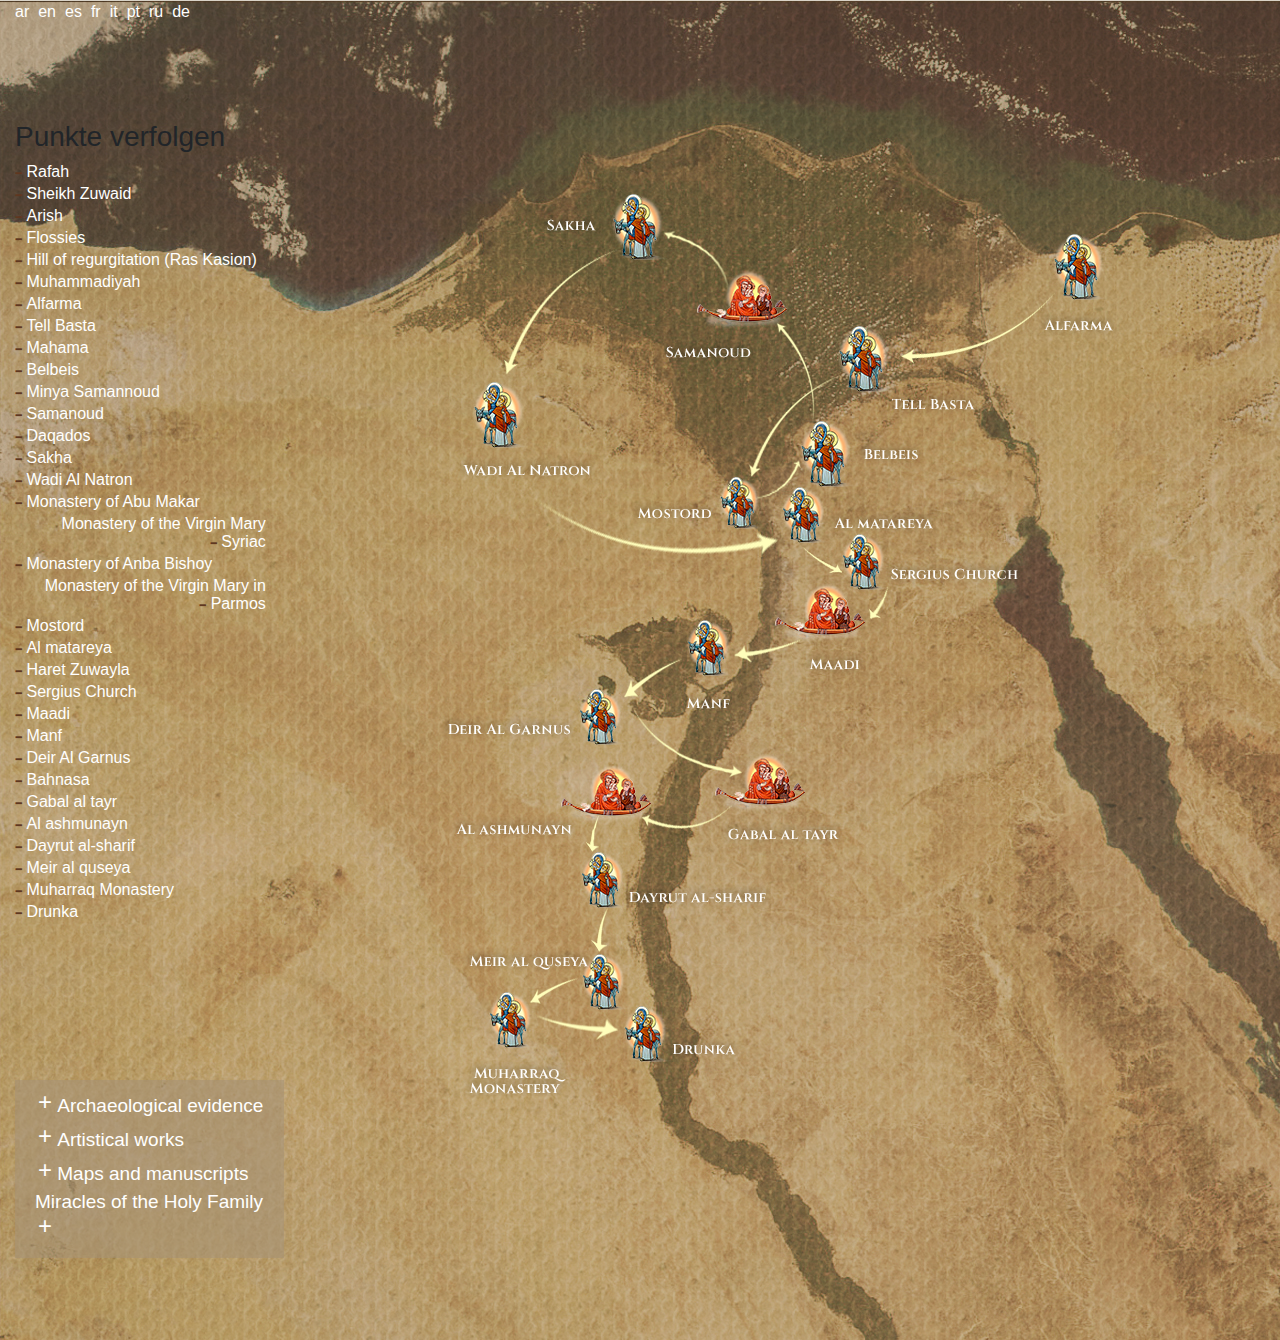
==== commit 6f50ddd1: "edit names" ====
--- a/index-de.html
+++ b/index-de.html
@@ -89,6 +89,16 @@
     <section id="second-screen" style="height: 819px; padding-top: 50px">
       <div>
         <div>
+          <ul class="languages">
+            <li><a href="index.html">ar</a></li>
+            <li><a href="index-en.html">en</a></li>
+            <li><a href="index-es.html">es</a></li>
+            <li><a href="index-fr.html">fr</a></li>
+            <li><a href="index-it.html">it</a></li>
+            <li><a href="index-pt.html">pt</a></li>
+            <li><a href="index-ru.html">ru</a></li>
+            <li><a href="index-de.html">de</a></li>
+          </ul>
           <div class="time-line " style="text-align: left;">
             <div class="time" >
               <h3>Punkte verfolgen</h3>
@@ -566,7 +576,8 @@
 
                 <img
                   class="names-layer"
-                  src="names2.png"
+                  src="names-en.png"
+                  style="top:-25px;left:-45px;"
                 />
 
                 <a
@@ -600,10 +611,10 @@
                  position: absolute;
                   display: block;
                   cursor: pointer;
-                  width: 65px;
+                  width: 85px;
                   height: 25px;
                   top: 195px;
-                  right: 245px;"></a>
+                  right: 225px;"></a>
     
                 <a
                   onclick="showMap('بلبيس',5)"
@@ -611,6 +622,18 @@
                   style="top: 205px;
                   right: 310px;"
                   title="بلبيس"
+                ></a>
+                <a
+                  onclick="showMap('بلبيس',5)"
+                  style="
+                  position: absolute;
+                  display: block;
+                  cursor: pointer;
+                  width: 85px;
+                  height: 25px;
+                  top: 245px;
+                  right: 260px;
+                  "
                 ></a>
                 <div class="viewIconImg"></div>
 
@@ -628,10 +651,10 @@
                   position: absolute;
                   display: block;
                   cursor: pointer;
-                  width: 65px;
-                  height: 25px;
-                  top: 130px;
-                  left: 200px;
+                  width: 85px;
+                  height: 25px;
+                  top: 145px;
+                  left: 195px;
                   "
                 ></a>
                 
@@ -669,10 +692,10 @@
                     position: absolute;
                     display: block;
                     cursor: pointer;
-                    width: 100px;
+                    width: 130px;
                     height: 25px;
                     top: 258px;
-                    left: 7px;
+                    left: -10px;
                     "
                 ></a>
                 
@@ -710,10 +733,10 @@
                   position: absolute;
                   display: block;
                   cursor: pointer;
-                  width: 70px;
-                  height: 25px;
-                  top: 295px;
-                  right: 310px;
+                  width: 100px;
+                  height: 25px;
+                  top: 315px;
+                  right: 265px;
                   "
                 ></a>
                
@@ -730,10 +753,10 @@
                   position: absolute;
                   display: block;
                   cursor: pointer;
-                  width: 75px;
+                  width: 130px;
                   height: 25px;
                   top: 365px;
-                  right: 225px;
+                  right: 180px;
                   "
                 ></a>
                 
@@ -749,7 +772,7 @@
                 <a
                   onclick="showMap('منف',46)"
                   class="alink"
-                  style="top: 410px;left: 195px; width: 90px; height: 90px"
+                  style="top: 425px;left: 195px; width: 90px; height: 90px"
                   title="manf "
                 ></a>
                 
@@ -766,10 +789,10 @@
                   position: absolute;
                   display: block;
                   cursor: pointer;
-                  width: 90px;
-                  height: 25px;
-                  top: 510px;
-                  left: 10px;"
+                  width: 130px;
+                  height: 25px;
+                  top: 520px;
+                  left: -25px;"
 
                 ></a>
                
@@ -777,7 +800,7 @@
                 <a
                   onclick="showMap('دير جبل الطير',49)"
                   class="alink"
-                  style="top: 555px; left: 255px; width: 90px; height: 90px"
+                  style="top: 555px; left: 255px; width: 110px; height: 90px"
                   title="دير جبل الطير"
                 ></a>
                
@@ -793,10 +816,10 @@
                   position: absolute;
                   display: block;
                   cursor: pointer;
-                  width: 90px;
-                  height: 25px;
-                  top: 605px;
-                  left: 10px;"
+                  width: 125px;
+                  height: 25px;
+                  top: 620px;
+                  left: -20px;"
 
                 ></a>
                
@@ -814,10 +837,10 @@
                   position: absolute;
                   display: block;
                   cursor: pointer;
-                  width: 105px;
-                  height: 25px;
-                  bottom: 160px;
-                  left: 160px; "
+                  width: 140px;
+                  height: 25px;
+                  bottom: 155px;
+                  left: 155px; "
                 ></a>
 
 
@@ -832,10 +855,10 @@
                   style="position: absolute;
                   display: block;
                   cursor: pointer;
-                  width: 90px;
+                  width: 125px;
                   height: 25px;
                   bottom: 90px;
-                  left: 10px; "
+                  left: -5px;"
                 ></a>
       
 
@@ -852,8 +875,8 @@
                   cursor: pointer;
                   width: 90px;
                   height: 25px;
-                  bottom: 0px;
-                  left: 50px;"
+                  bottom: -30px;
+                  left: 0px;"
                 ></a>
                 
 
@@ -870,7 +893,7 @@
                   cursor: pointer;
                   width: 70px;
                   height: 25px;
-                  bottom: 15px;
+                  bottom: 5px;
                   left: 195px;
                   "
                 ></a>
--- a/style3.css
+++ b/style3.css
@@ -8,6 +8,22 @@
 ::after,
 ::before {
   box-sizing: border-box;
+}
+ul.languages{
+  margin: 0;
+  padding: 0;
+  position: absolute;
+  left: 15px;
+  top: 0px;
+  list-style: none;
+  display: flex;
+  flex-direction: row;
+  justify-content: space-between;
+  width: 175px;
+  z-index: 1;
+}
+.languages li a{
+  color:white !important;
 }
 @media (max-width: 769px) {
   nav.navbar.navbar-expand-lg.navbar-light.bg-light {
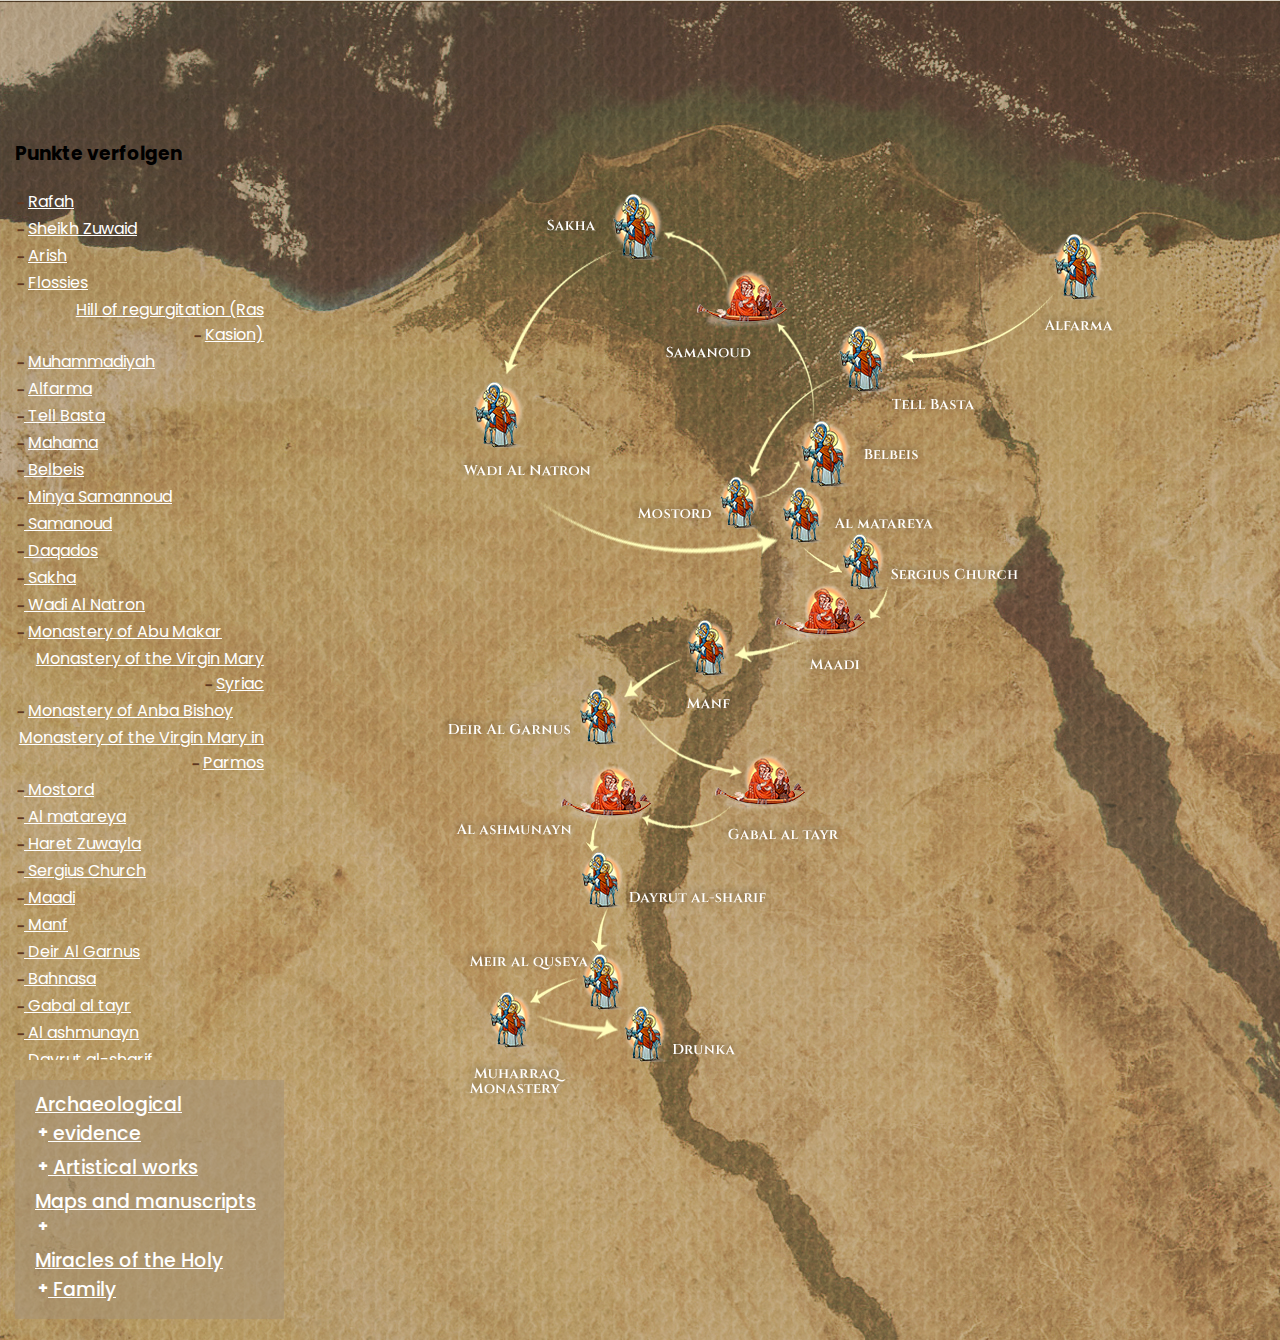
==== commit ff3eecd3: "remove unused css" ====
--- a/index-de.html
+++ b/index-de.html
@@ -7,25 +7,22 @@
       name="viewport"
       content="width=device-width, initial-scale=1, user-scalable=no"
     />
-    <meta
-      http-equiv="Content-Security-Policy"
-      content="upgrade-insecure-requests"
+    <link rel="preconnect" href="https://fonts.googleapis.com" />
+    <link rel="preconnect" href="https://fonts.gstatic.com" crossorigin />
+
+    <link
+      href="https://fonts.googleapis.com/css2?family=Poppins:wght@300&display=swap"
+      rel="stylesheet"
     />
-    <link rel="stylesheet" href="style1.css">
-    <link rel="stylesheet" href="style2.css">
-    <link rel="stylesheet" href="style3.css">
+    <link rel="stylesheet" href="css/style.css" />
+
     <link
       rel="icon"
       href="https://oldmap.blessedegypt.com/design2/images/iconpopimg.png"
       type="image/x-icon"
     />
     <link rel="preconnect" href="https://fonts.googleapis.com" />
-    <link
-      rel="stylesheet"
-      href="https://stackpath.bootstrapcdn.com/bootstrap/4.3.1/css/bootstrap.min.css"
-      integrity="sha384-ggOyR0iXCbMQv3Xipma34MD+dH/1fQ784/j6cY/iJTQUOhcWr7x9JvoRxT2MZw1T"
-      crossorigin="anonymous"
-    />
+
     <link
       rel="stylesheet"
       href="https://oldmap.blessedegypt.com/css/txx5.css"
@@ -35,27 +32,24 @@
         padding-top: 0 !important;
         background: none !important;
       }
-      @media(max-height:720px){
-        section#second-screen{
-          height:720px;
+      @media (max-height: 720px) {
+        section#second-screen {
+          height: 720px;
         }
       }
-      @media (min-width: 769px){
+      @media (min-width: 769px) {
         section#second-screen {
-            height:100vh!important;
-           
+          height: 100vh !important;
         }
       }
-      @media (max-height: 860px){
+      @media (max-height: 860px) {
         section#second-screen {
-            height:100vh!important;
-            
+          height: 100vh !important;
         }
       }
-      @media(min-width:1030px) and (max-height:1300px){
-        section#second-screen{
-          height:1340px !important;
-        
+      @media (min-width: 1030px) and (max-height: 1300px) {
+        section#second-screen {
+          height: 1340px !important;
         }
       }
       #second-screen .time-line {
@@ -65,23 +59,25 @@
       }
     </style>
     <style>
-      *{
-        font-family: 'Poppins', sans-serif !important;
+      * {
+        font-family: "Poppins", sans-serif !important;
       }
       .city a {
         color: #fff !important;
       }
-      tr{
+      tr {
         flex-direction: row;
       }
-      td.city{
+      td.city {
         direction: rtl;
       }
-      .layers h4{
+      .layers h4 {
         direction: rtl;
       }
-      div#accordion, .time-line .time, h4.return{
-        text-align: left!important;
+      div#accordion,
+      .time-line .time,
+      h4.return {
+        text-align: left !important;
       }
     </style>
   </head>
@@ -89,18 +85,8 @@
     <section id="second-screen" style="height: 819px; padding-top: 50px">
       <div>
         <div>
-          <ul class="languages">
-            <li><a href="index.html">ar</a></li>
-            <li><a href="index-en.html">en</a></li>
-            <li><a href="index-es.html">es</a></li>
-            <li><a href="index-fr.html">fr</a></li>
-            <li><a href="index-it.html">it</a></li>
-            <li><a href="index-pt.html">pt</a></li>
-            <li><a href="index-ru.html">ru</a></li>
-            <li><a href="index-de.html">de</a></li>
-          </ul>
-          <div class="time-line " style="text-align: left;">
-            <div class="time" >
+          <div class="time-line" style="text-align: left">
+            <div class="time">
               <h3>Punkte verfolgen</h3>
               <table>
                 <tbody>
@@ -187,8 +173,7 @@
                         href="javascript:void(0);"
                         onclick="showMap('تل بسطا',30)"
                         >Tell Basta
-                        </a
-                      >
+                      </a>
                     </td>
                   </tr>
                   <tr>
@@ -208,8 +193,7 @@
                     <td class="city">
                       <a href="javascript:void(0);" onclick="showMap('بلبيس',5)"
                         >Belbeis
-                        </a
-                      >
+                      </a>
                     </td>
                   </tr>
                   <tr>
@@ -229,8 +213,7 @@
                     <td class="city">
                       <a href="javascript:void(0);" onclick="showMap('سمنود',9)"
                         >Samanoud
-                        </a
-                      >
+                      </a>
                     </td>
                   </tr>
                   <tr>
@@ -241,8 +224,7 @@
                         href="javascript:void(0);"
                         onclick="showMap('دقادوس',34)"
                         >Daqados
-                        </a
-                      >
+                      </a>
                     </td>
                   </tr>
                   <tr>
@@ -250,9 +232,8 @@
                     <td>4 AC</td>
                     <td class="city">
                       <a href="javascript:void(0);" onclick="showMap('سخا',8)"
-                        >Sakha 
-                        </a
-                      >
+                        >Sakha
+                      </a>
                     </td>
                   </tr>
                   <tr>
@@ -263,8 +244,7 @@
                         href="javascript:void(0);"
                         onclick="showMap('وادي النطرون',35)"
                         >Wadi Al Natron
-                        </a
-                      >
+                      </a>
                     </td>
                   </tr>
                   <tr>
@@ -318,9 +298,8 @@
                       <a
                         href="javascript:void(0);"
                         onclick="showMap('مسطرد',55)"
-                        >Mostord 
-                        </a
-                      >
+                        >Mostord
+                      </a>
                     </td>
                   </tr>
                   <tr>
@@ -330,9 +309,8 @@
                       <a
                         href="javascript:void(0);"
                         onclick="showMap('المطرية',43)"
-                        >Al matareya 
-                        </a
-                      >
+                        >Al matareya
+                      </a>
                     </td>
                   </tr>
                   <tr>
@@ -343,8 +321,7 @@
                         href="javascript:void(0);"
                         onclick="showMap('حارة زويلة',56)"
                         >Haret Zuwayla
-                        </a
-                      >
+                      </a>
                     </td>
                   </tr>
                   <tr>
@@ -354,9 +331,8 @@
                       <a
                         href="javascript:void(0);"
                         onclick="showMap('كنيسة أبي سرجة',44)"
-                        >Sergius Church 
-                        </a
-                      >
+                        >Sergius Church
+                      </a>
                     </td>
                   </tr>
                   <tr>
@@ -366,9 +342,8 @@
                       <a
                         href="javascript:void(0);"
                         onclick="showMap('كنيسة العذراء بالمعادي',45)"
-                        >Maadi 
-                        </a
-                      >
+                        >Maadi
+                      </a>
                     </td>
                   </tr>
                   <tr>
@@ -377,8 +352,7 @@
                     <td class="city">
                       <a href="javascript:void(0);" onclick="showMap('منف',46)"
                         >Manf
-                        </a
-                      >
+                      </a>
                     </td>
                   </tr>
                   <tr>
@@ -388,9 +362,8 @@
                       <a
                         href="javascript:void(0);"
                         onclick="showMap('دير الجرنوس',48)"
-                        >Deir Al Garnus 
-                        </a
-                      >
+                        >Deir Al Garnus
+                      </a>
                     </td>
                   </tr>
                   <tr>
@@ -401,8 +374,7 @@
                         href="javascript:void(0);"
                         onclick="showMap('البهنسا',47)"
                         >Bahnasa
-                        </a
-                      >
+                      </a>
                     </td>
                   </tr>
                   <tr>
@@ -412,9 +384,8 @@
                       <a
                         href="javascript:void(0);"
                         onclick="showMap('دير جبل الطير',49)"
-                        >Gabal al tayr 
-                        </a
-                      >
+                        >Gabal al tayr
+                      </a>
                     </td>
                   </tr>
                   <tr>
@@ -424,9 +395,8 @@
                       <a
                         href="javascript:void(0);"
                         onclick="showMap('الأشمونين',50)"
-                        >Al ashmunayn 
-                        </a
-                      >
+                        >Al ashmunayn
+                      </a>
                     </td>
                   </tr>
                   <tr>
@@ -436,9 +406,8 @@
                       <a
                         href="javascript:void(0);"
                         onclick="showMap('ديروط الشريف',51)"
-                        >Dayrut al-sharif 
-                        </a
-                      >
+                        >Dayrut al-sharif
+                      </a>
                     </td>
                   </tr>
                   <tr>
@@ -448,9 +417,8 @@
                       <a
                         href="javascript:void(0);"
                         onclick="showMap('مير القوصية',52)"
-                        >Meir al quseya 
-                        </a
-                      >
+                        >Meir al quseya
+                      </a>
                     </td>
                   </tr>
                   <tr>
@@ -460,9 +428,8 @@
                       <a
                         href="javascript:void(0);"
                         onclick="showMap('دير المحرق',7)"
-                        >Muharraq Monastery 
-                        </a
-                      >
+                        >Muharraq Monastery
+                      </a>
                     </td>
                   </tr>
                   <tr>
@@ -473,8 +440,7 @@
                         href="javascript:void(0);"
                         onclick="showMap('دير درنكة',12)"
                         >Drunka
-                        </a
-                      >
+                      </a>
                     </td>
                   </tr>
                 </tbody>
@@ -482,7 +448,6 @@
             </div>
             <div class="separator"></div>
             <div class="layers">
-
               <div
                 class="panel-group"
                 id="accordion"
@@ -504,7 +469,6 @@
                       </a>
                     </h4>
                   </div>
-          
                 </div>
                 <div class="panel panel-default">
                   <div class="panel-heading" role="tab" id="headingOne2">
@@ -517,11 +481,10 @@
                         aria-expanded="true"
                         aria-controls="collapseOne2"
                       >
-                      Artistical works                      
-                    </a>
+                        Artistical works
+                      </a>
                     </h4>
                   </div>
-                  
                 </div>
                 <div class="panel panel-default">
                   <div class="panel-heading" role="tab" id="headingOne3">
@@ -534,8 +497,8 @@
                         aria-expanded="true"
                         aria-controls="collapseOne3"
                       >
-                      Maps and manuscripts              
-                    </a>
+                        Maps and manuscripts
+                      </a>
                     </h4>
                   </div>
                 </div>
@@ -545,94 +508,84 @@
                       <a
                         href="https://oldmap.blessedegypt.com/ar/category/holy-family-miracles"
                       >
-                        Miracles of the Holy Family              
+                        Miracles of the Holy Family
                       </a>
                     </h4>
                   </div>
-                  
                 </div>
               </div>
             </div>
           </div>
           <!--    Start Map -->
           <div class="map-overflow" style="direction: ltr">
-            <div class="map-cont" >
-              <img
-                class="map"
-                src="map2.jpg"
-                alt="map"
-              />
+            <div class="map-cont">
+              <img class="map" src="Images/map.jpg" alt="map" />
 
               <div class="layers">
-                <img
-                  class="arrows-layer"
-                  src="arrows2.png"
-                />
-
-                <img
-                  class="points-layer"
-                  src="points2.png"
-                />
+                <img class="arrows-layer" src="Images/arrows.png" />
+
+                <img class="points-layer" src="Images/points.png" />
 
                 <img
                   class="names-layer"
-                  src="names-en.png"
-                  style="top:-25px;left:-45px;"
+                  src="Images/names-en.png"
+                  style="top: -25px; left: -45px"
                 />
 
                 <a
                   onclick="showMap('الفرما',29)"
                   class="alink"
-                  style="top: 25px;
-                  right: 60px;"
+                  style="top: 25px; right: 60px"
                   title="الفرما"
                 ></a>
                 <a
-                onclick="showMap('الفرما',29)"
-                style=" 
-                position: absolute;
-                display: block;
-                cursor: pointer;
-                width: 60px;
-                height: 25px;
-                top: 115px;
-                right: 90px;"
-              ></a>
+                  onclick="showMap('الفرما',29)"
+                  style="
+                    position: absolute;
+                    display: block;
+                    cursor: pointer;
+                    width: 60px;
+                    height: 25px;
+                    top: 115px;
+                    right: 90px;
+                  "
+                ></a>
 
                 <a
                   onclick="showMap('تل بسطا',30)"
                   class="alink"
-                  style="top: 120px;right: 275px;"
+                  style="top: 120px; right: 275px"
                   title="تل بسطا"
                 ></a>
-                <a 
-                onclick="showMap('تل بسطا',30)" 
-                style="
-                 position: absolute;
-                  display: block;
-                  cursor: pointer;
-                  width: 85px;
-                  height: 25px;
-                  top: 195px;
-                  right: 225px;"></a>
-    
+                <a
+                  onclick="showMap('تل بسطا',30)"
+                  style="
+                    position: absolute;
+                    display: block;
+                    cursor: pointer;
+                    width: 85px;
+                    height: 25px;
+                    top: 195px;
+                    right: 225px;
+                  "
+                ></a>
+
                 <a
                   onclick="showMap('بلبيس',5)"
                   class="alink"
-                  style="top: 205px;
-                  right: 310px;"
+                  style="top: 205px; right: 310px"
                   title="بلبيس"
                 ></a>
                 <a
                   onclick="showMap('بلبيس',5)"
                   style="
-                  position: absolute;
-                  display: block;
-                  cursor: pointer;
-                  width: 85px;
-                  height: 25px;
-                  top: 245px;
-                  right: 260px;
+                    position: absolute;
+                    display: block;
+                    cursor: pointer;
+                    width: 85px;
+                    height: 25px;
+                    top: 245px;
+                    right: 260px;
                   "
                 ></a>
                 <div class="viewIconImg"></div>
@@ -640,50 +593,45 @@
                 <a
                   onclick="showMap('سمنود',9)"
                   class="alink"
-                  style="
-                  top: 60px;
-                  right: 387px;"
+                  style="top: 60px; right: 387px"
                   title="سمنود"
                 ></a>
                 <a
                   onclick="showMap('سمنود',9)"
                   style="
-                  position: absolute;
-                  display: block;
-                  cursor: pointer;
-                  width: 85px;
-                  height: 25px;
-                  top: 145px;
-                  left: 195px;
-                  "
-                ></a>
-                
+                    position: absolute;
+                    display: block;
+                    cursor: pointer;
+                    width: 85px;
+                    height: 25px;
+                    top: 145px;
+                    left: 195px;
+                  "
+                ></a>
+
                 <a
                   onclick="showMap('سخا',8)"
                   class="alink"
-                  style="top: -15px; left: 123px;"
+                  style="top: -15px; left: 123px"
                   title="سخا"
                 ></a>
                 <a
                   onclick="showMap('سخا',8)"
-                  style=" 
-                  position: absolute;
-                  display: block;
-                  cursor: pointer;
-                  width: 60px;
-                  height: 25px;
-                  top: 15px;
-                  left: 79px;"
-                ></a>
-               
+                  style="
+                    position: absolute;
+                    display: block;
+                    cursor: pointer;
+                    width: 60px;
+                    height: 25px;
+                    top: 15px;
+                    left: 79px;
+                  "
+                ></a>
 
                 <a
                   onclick="showMap('وادي النطرون',35)"
                   class="alink"
-                  style="
-                  top: 170px;
-                  left: -15px;
-                  "
+                  style="top: 170px; left: -15px"
                   title="وادي النطرون"
                 ></a>
                 <a
@@ -696,9 +644,8 @@
                     height: 25px;
                     top: 258px;
                     left: -10px;
-                    "
-                ></a>
-                
+                  "
+                ></a>
 
                 <a
                   onclick="showMap('مسطرد',55)"
@@ -709,57 +656,54 @@
                 <a
                   onclick="showMap('مسطرد',55)"
                   class=""
-                  style=" 
-                  position: absolute;
-                  display: block;
-                  cursor: pointer;
-                  top: 303px;
-                  right: 480px;
-                  width: 70px;
-                  height: 25px;"
-                ></a>
-                
+                  style="
+                    position: absolute;
+                    display: block;
+                    cursor: pointer;
+                    top: 303px;
+                    right: 480px;
+                    width: 70px;
+                    height: 25px;
+                  "
+                ></a>
 
                 <a
                   onclick="showMap('المطرية',43)"
                   class="alink"
-                  style="top: 285px;right: 355px; width: 70px; height: 70px"
+                  style="top: 285px; right: 355px; width: 70px; height: 70px"
                   title="المطرية"
                 ></a>
                 <a
                   onclick="showMap('المطرية',43)"
-
-                  style="
-                  position: absolute;
-                  display: block;
-                  cursor: pointer;
-                  width: 100px;
-                  height: 25px;
-                  top: 315px;
-                  right: 265px;
-                  "
-                ></a>
-               
+                  style="
+                    position: absolute;
+                    display: block;
+                    cursor: pointer;
+                    width: 100px;
+                    height: 25px;
+                    top: 315px;
+                    right: 265px;
+                  "
+                ></a>
 
                 <a
                   onclick="showMap('ابي سرجة',43)"
                   class="alink"
-                  style="top: 335px;right: 295px; width: 70px; height: 70px"
+                  style="top: 335px; right: 295px; width: 70px; height: 70px"
                   title="ابي سرجة"
                 ></a>
                 <a
                   onclick="showMap('ابي سرجة',43)"
                   style="
-                  position: absolute;
-                  display: block;
-                  cursor: pointer;
-                  width: 130px;
-                  height: 25px;
-                  top: 365px;
-                  right: 180px;
-                  "
-                ></a>
-                
+                    position: absolute;
+                    display: block;
+                    cursor: pointer;
+                    width: 130px;
+                    height: 25px;
+                    top: 365px;
+                    right: 180px;
+                  "
+                ></a>
 
                 <a
                   onclick="showMap('كنيسة العذراء بالمعادي',45)"
@@ -767,15 +711,13 @@
                   style="top: 385px; right: 315px; width: 90px; height: 90px"
                   title="كنيسة العذراء بالمعادي"
                 ></a>
-                
 
                 <a
                   onclick="showMap('منف',46)"
                   class="alink"
-                  style="top: 425px;left: 195px; width: 90px; height: 90px"
+                  style="top: 425px; left: 195px; width: 90px; height: 90px"
                   title="manf "
                 ></a>
-                
 
                 <a
                   onclick="showMap('دير الجرنوس',48)"
@@ -786,16 +728,15 @@
                 <a
                   onclick="showMap('دير الجرنوس',48)"
                   style="
-                  position: absolute;
-                  display: block;
-                  cursor: pointer;
-                  width: 130px;
-                  height: 25px;
-                  top: 520px;
-                  left: -25px;"
-
-                ></a>
-               
+                    position: absolute;
+                    display: block;
+                    cursor: pointer;
+                    width: 130px;
+                    height: 25px;
+                    top: 520px;
+                    left: -25px;
+                  "
+                ></a>
 
                 <a
                   onclick="showMap('دير جبل الطير',49)"
@@ -803,7 +744,7 @@
                   style="top: 555px; left: 255px; width: 110px; height: 90px"
                   title="دير جبل الطير"
                 ></a>
-               
+
                 <a
                   onclick="showMap('الأشمونين',50)"
                   class="alink"
@@ -813,16 +754,15 @@
                 <a
                   onclick="showMap('الأشمونين',50)"
                   style="
-                  position: absolute;
-                  display: block;
-                  cursor: pointer;
-                  width: 125px;
-                  height: 25px;
-                  top: 620px;
-                  left: -20px;"
-
-                ></a>
-               
+                    position: absolute;
+                    display: block;
+                    cursor: pointer;
+                    width: 125px;
+                    height: 25px;
+                    top: 620px;
+                    left: -20px;
+                  "
+                ></a>
 
                 <a
                   onclick="showMap('ديروط الشريف',51)"
@@ -832,17 +772,16 @@
                 ></a>
                 <a
                   onclick="showMap('ديروط الشريف',51)"
-
-                  style="
-                  position: absolute;
-                  display: block;
-                  cursor: pointer;
-                  width: 140px;
-                  height: 25px;
-                  bottom: 155px;
-                  left: 155px; "
-                ></a>
-
+                  style="
+                    position: absolute;
+                    display: block;
+                    cursor: pointer;
+                    width: 140px;
+                    height: 25px;
+                    bottom: 155px;
+                    left: 155px;
+                  "
+                ></a>
 
                 <a
                   onclick="showMap('مير القوصية',52)"
@@ -852,15 +791,16 @@
                 ></a>
                 <a
                   onclick="showMap('مير القوصية',52)"
-                  style="position: absolute;
-                  display: block;
-                  cursor: pointer;
-                  width: 125px;
-                  height: 25px;
-                  bottom: 90px;
-                  left: -5px;"
-                ></a>
-      
+                  style="
+                    position: absolute;
+                    display: block;
+                    cursor: pointer;
+                    width: 125px;
+                    height: 25px;
+                    bottom: 90px;
+                    left: -5px;
+                  "
+                ></a>
 
                 <a
                   onclick="showMap('دير المحرق',7)"
@@ -870,15 +810,16 @@
                 ></a>
                 <a
                   onclick="showMap('دير المحرق',7)"
-                  style="position: absolute;
-                  display: block;
-                  cursor: pointer;
-                  width: 90px;
-                  height: 25px;
-                  bottom: -30px;
-                  left: 0px;"
-                ></a>
-                
+                  style="
+                    position: absolute;
+                    display: block;
+                    cursor: pointer;
+                    width: 90px;
+                    height: 25px;
+                    bottom: -30px;
+                    left: 0px;
+                  "
+                ></a>
 
                 <a
                   onclick="showMap('دير درنكة',12)"
@@ -888,16 +829,16 @@
                 ></a>
                 <a
                   onclick="showMap('دير درنكة',12)"
-                  style="position: absolute;
-                  display: block;
-                  cursor: pointer;
-                  width: 70px;
-                  height: 25px;
-                  bottom: 5px;
-                  left: 195px;
-                  "
-                ></a>
-               
+                  style="
+                    position: absolute;
+                    display: block;
+                    cursor: pointer;
+                    width: 70px;
+                    height: 25px;
+                    bottom: 5px;
+                    left: 195px;
+                  "
+                ></a>
               </div>
             </div>
           </div>
--- a/css/style.css
+++ b/css/style.css
@@ -0,0 +1,454 @@
+@font-face {
+  font-family: "GE Dinar One";
+  src: url("../fonts/GEDinarOne-Medium.woff2") format("woff2"),
+    url("../fonts/GEDinarOne-Medium.woff") format("woff");
+  font-weight: 500;
+  font-style: normal;
+  font-display: swap;
+}
+* {
+  font-family: "GE Dinar One" !important;
+}
+body {
+  margin: 0;
+  padding: 0;
+  overflow-x: hidden;
+}
+*,
+::after,
+::before {
+  box-sizing: border-box;
+}
+.layers h4 {
+  margin: 0;
+}
+
+.panel-body li a,
+h4.panel-title {
+  font-family: "Raleway";
+}
+
+h4.panel-title {
+  margin-bottom: 5px;
+}
+
+td.city {
+  padding-left: 18px;
+}
+
+::-webkit-scrollbar {
+  width: 10px;
+}
+
+::-webkit-scrollbar-thumb {
+  background: #544435;
+}
+
+::-webkit-scrollbar-track {
+  background: #d4c6b8;
+}
+
+div#accordion,
+.time-line .time,
+h4.return {
+  text-align: right !important;
+}
+
+tr {
+  display: flex;
+  flex-direction: row-reverse;
+}
+
+td.city {
+  padding-right: 18px;
+  padding-left: 0px;
+}
+@media (min-width: 768px){
+  td.city:after {
+      color: #603720;
+      width: 150px;
+      height: 150px;
+      content: " - ";
+      font-weight: 900;
+      font-family: "GE Dinar One";
+  }
+}
+
+.time-line .separator {
+  width: 100%;
+}
+
+table {
+  width: 100%;
+}
+
+.time-line .layers {
+  width: 100%;
+  background-color: #a7927599;
+  padding: 10px 4px 10px 20px;
+  margin-top: 20px;
+}
+
+.viewIconImg {
+  margin-top: -75px;
+  margin-left: 68px;
+}
+
+@media (min-width: 768px) {
+  section#second-screen {
+    height: 1338px !important;
+    background-position: 24% 20%;
+  }
+
+  .time-line {
+    width: 21% !important;
+  }
+}
+
+@media (min-width: 768px) {
+  section#second-screen {
+    height: 1338px !important;
+    background-position: 24% 20%;
+  }
+
+  .time-line {
+    width: 21% !important;
+  }
+
+  section#second-screen {
+    height: 1381px !important;
+  }
+
+  section#second-screen {
+    height: 1693px !important;
+    overflow-x: hidden;
+    padding-top: 50px;
+  }
+}
+
+.time-line {
+  z-index: 9999999999999999;
+}
+@media (min-width: 1280px) and (min-height: 800px) {
+  section#second-screen {
+    background-position: 27% 20%;
+  }
+}
+
+h4.panel-title a {
+  /* color: #fff!important; */
+  text-shadow: none !important;
+  font-size: 19px;
+  color: #fff !important;
+  font-weight: 500;
+}
+
+h4.panel-title:after {
+  content: "+";
+  position: relative;
+  top: -2px;
+  color: #fff !important;
+
+  margin-left: 3px;
+}
+
+div#accordion {
+  padding-right: 15px;
+}
+
+.time-line .time {
+  height: 940px !important;
+  overflow: auto !important;
+}
+.time-line .layers {
+  max-height: 500px !important;
+  overflow: auto !important;
+}
+.time-line td:not(.city) {
+  display: none;
+}
+
+ul.languages {
+  margin: 0;
+  padding: 0;
+  position: absolute;
+  left: 15px;
+  top: 0px;
+  list-style: none;
+  display: flex;
+  flex-direction: row;
+  justify-content: space-between;
+  width: 175px;
+  z-index: 1;
+}
+.languages li a {
+  color: white !important;
+}
+@media (max-width: 769px) {
+  nav.navbar.navbar-expand-lg.navbar-light.bg-light {
+    padding-bottom: 25px;
+    padding-top: 25px;
+  }
+}
+.map-cont {
+  aspect-ratio: 16/9;
+  width: 1920px;
+  max-height: 1300px;
+  position: relative;
+}
+
+.map-cont .map {
+  position: absolute;
+  left: 0;
+  right: 0;
+  opacity: 0.7;
+}
+
+.map-cont .layers {
+  position: absolute;
+  top: 194px;
+  left: 472px;
+  width: 727px;
+  height: 868px;
+  z-index: 33;
+}
+
+.map-cont .layers img {
+  position: absolute;
+}
+
+.arrows-layer {
+  left: 0px;
+  top: 0px;
+  -webkit-animation: vibrate-1 2s linear infinite both;
+  animation: vibrate-1 2s linear infinite both;
+}
+
+.points-layer {
+  left: 0px;
+  top: 0px;
+}
+
+.names-layer {
+  top: 0px;
+  left: 0;
+}
+
+.alink {
+  width: 100px;
+  height: 100px;
+  position: absolute;
+  border-radius: 50%;
+  /* background: rgba(0, 0, 0, 0.5);*/
+  display: block;
+  cursor: pointer;
+  border: 1px solid transparent;
+  transition: all 0.45s ease-in-out;
+}
+
+span.alink:hover {
+  background-image: url("https://blessedegypt.com/map/images/h2.png");
+  background-repeat: no-repeat;
+  background-position: center;
+}
+
+.alink:hover {
+  box-shadow: 0 0 10px 10px rgba(255, 255, 255 0.1);
+
+  background: radial-gradient(#fff, rgba(255, 255, 255 0.1));
+
+  filter: contrast(200%);
+}
+
+.alink:before {
+  content: "";
+  position: absolute;
+  top: 0;
+  left: 0;
+  width: 100%;
+  height: 100%;
+  transition: all 0.45s ease-in-out;
+}
+
+.alink:hover:before {
+  background: url("https://blessedegypt.com/map/images/h2.png") no-repeat center;
+  background-size: 50%;
+  background-position: 25% 25%;
+  opacity: 0.34;
+}
+
+.map-overflow {
+  width: 100vw;
+  height: 100vh;
+  background: #826b44;
+}
+@media (min-width: 1000px) and (max-height: 1300px) {
+  .map-overflow {
+    height: 1445px;
+  }
+}
+@media (min-width: 1025px) and (max-height: 1300px) {
+  .map-overflow {
+    height: 1350px;
+  }
+}
+/* Hide scrollbar for Chrome, Safari and Opera */
+.map-overflow::-webkit-scrollbar {
+  display: none;
+}
+
+/* Hide scrollbar for IE, Edge and Firefox */
+.map-overflow {
+  -ms-overflow-style: none;
+  /* IE and Edge */
+  scrollbar-width: none;
+  /* Firefox */
+}
+
+.map-overflow:before {
+  content: "";
+  width: 100vw;
+  height: 100vh;
+  position: absolute;
+  top: 0;
+  left: 0;
+  background: url("https://oldmap.blessedegypt.com/images/secondsec.jpg")
+    no-repeat;
+  background-size: cover;
+  filter: blur(50px);
+}
+@media (max-width: 300px) {
+  .map-cont {
+    width: 300px;
+    transform: scale(0.45) translateY(-105px) translateX(-220%);
+  }
+}
+@media (min-width: 360px) {
+  .map-cont {
+    transform: scale(0.638) translateY(-307px) translateX(-53%);
+  }
+}
+
+@media (min-width: 360px) and (max-height: 896px) {
+  .map-cont {
+    transform: scale(0.623) translateY(-327px) translateX(-55%);
+  }
+}
+
+@media (min-width: 360px) and (max-height: 796px) {
+  .map-cont {
+    transform: scale(0.55) translateY(-450px) translateX(-65%);
+  }
+}
+
+@media (min-width: 450px) {
+  .map-cont {
+    transform: scale(0.7) translateY(-315px) translateX(-44%);
+  }
+}
+
+@media (min-width: 550px) {
+  .map-cont {
+    transform: scale(0.8) translateY(-60px) translateX(-34%);
+  }
+}
+
+@media (min-width: 695px) {
+  .map-cont {
+    transform: scale(1.1) translateY(22px) translateX(-17%);
+  }
+}
+
+@media (min-width: 825px) {
+  .map-cont {
+    transform: scale(1.1) translateY(14px) translateX(-15%);
+  }
+}
+@media (min-width: 1025px) {
+  .map-cont {
+    transform: scale(1) translateY(0px) translateX(-7%);
+  }
+}
+@media (min-width: 1275px) {
+  .map-cont {
+    transform: scale(1) translateY(0px) translateX(0%);
+  }
+}
+@media (min-width: 1720px) {
+  .map-cont {
+    transform: scale(1.3) translateY(65px) translateX(10%);
+  }
+}
+@media (min-width: 1920px) {
+  .map-cont {
+    transform: scale(1.7) translateY(155px) translateX(20%);
+  }
+}
+.vibrate-1 {
+  -webkit-animation: vibrate-1 2s linear infinite both;
+  animation: vibrate-1 2s linear infinite both;
+}
+
+@-webkit-keyframes vibrate-1 {
+  0% {
+    -webkit-transform: translate(0);
+    transform: translate(0);
+  }
+
+  20% {
+    -webkit-transform: translate(-2px, 2px);
+    transform: translate(-2px, 2px);
+  }
+
+  40% {
+    -webkit-transform: translate(-2px, -2px);
+    transform: translate(-2px, -2px);
+  }
+
+  60% {
+    -webkit-transform: translate(2px, 2px);
+    transform: translate(2px, 2px);
+  }
+
+  80% {
+    -webkit-transform: translate(2px, -2px);
+    transform: translate(2px, -2px);
+  }
+
+  100% {
+    -webkit-transform: translate(0);
+    transform: translate(0);
+  }
+}
+
+@keyframes vibrate-1 {
+  0% {
+    -webkit-transform: translate(0);
+    transform: translate(0);
+  }
+
+  20% {
+    -webkit-transform: translate(-2px, 2px);
+    transform: translate(-2px, 2px);
+  }
+
+  40% {
+    -webkit-transform: translate(-2px, -2px);
+    transform: translate(-2px, -2px);
+  }
+
+  60% {
+    -webkit-transform: translate(2px, 2px);
+    transform: translate(2px, 2px);
+  }
+
+  80% {
+    -webkit-transform: translate(2px, -2px);
+    transform: translate(2px, -2px);
+  }
+
+  100% {
+    -webkit-transform: translate(0);
+    transform: translate(0);
+  }
+}
